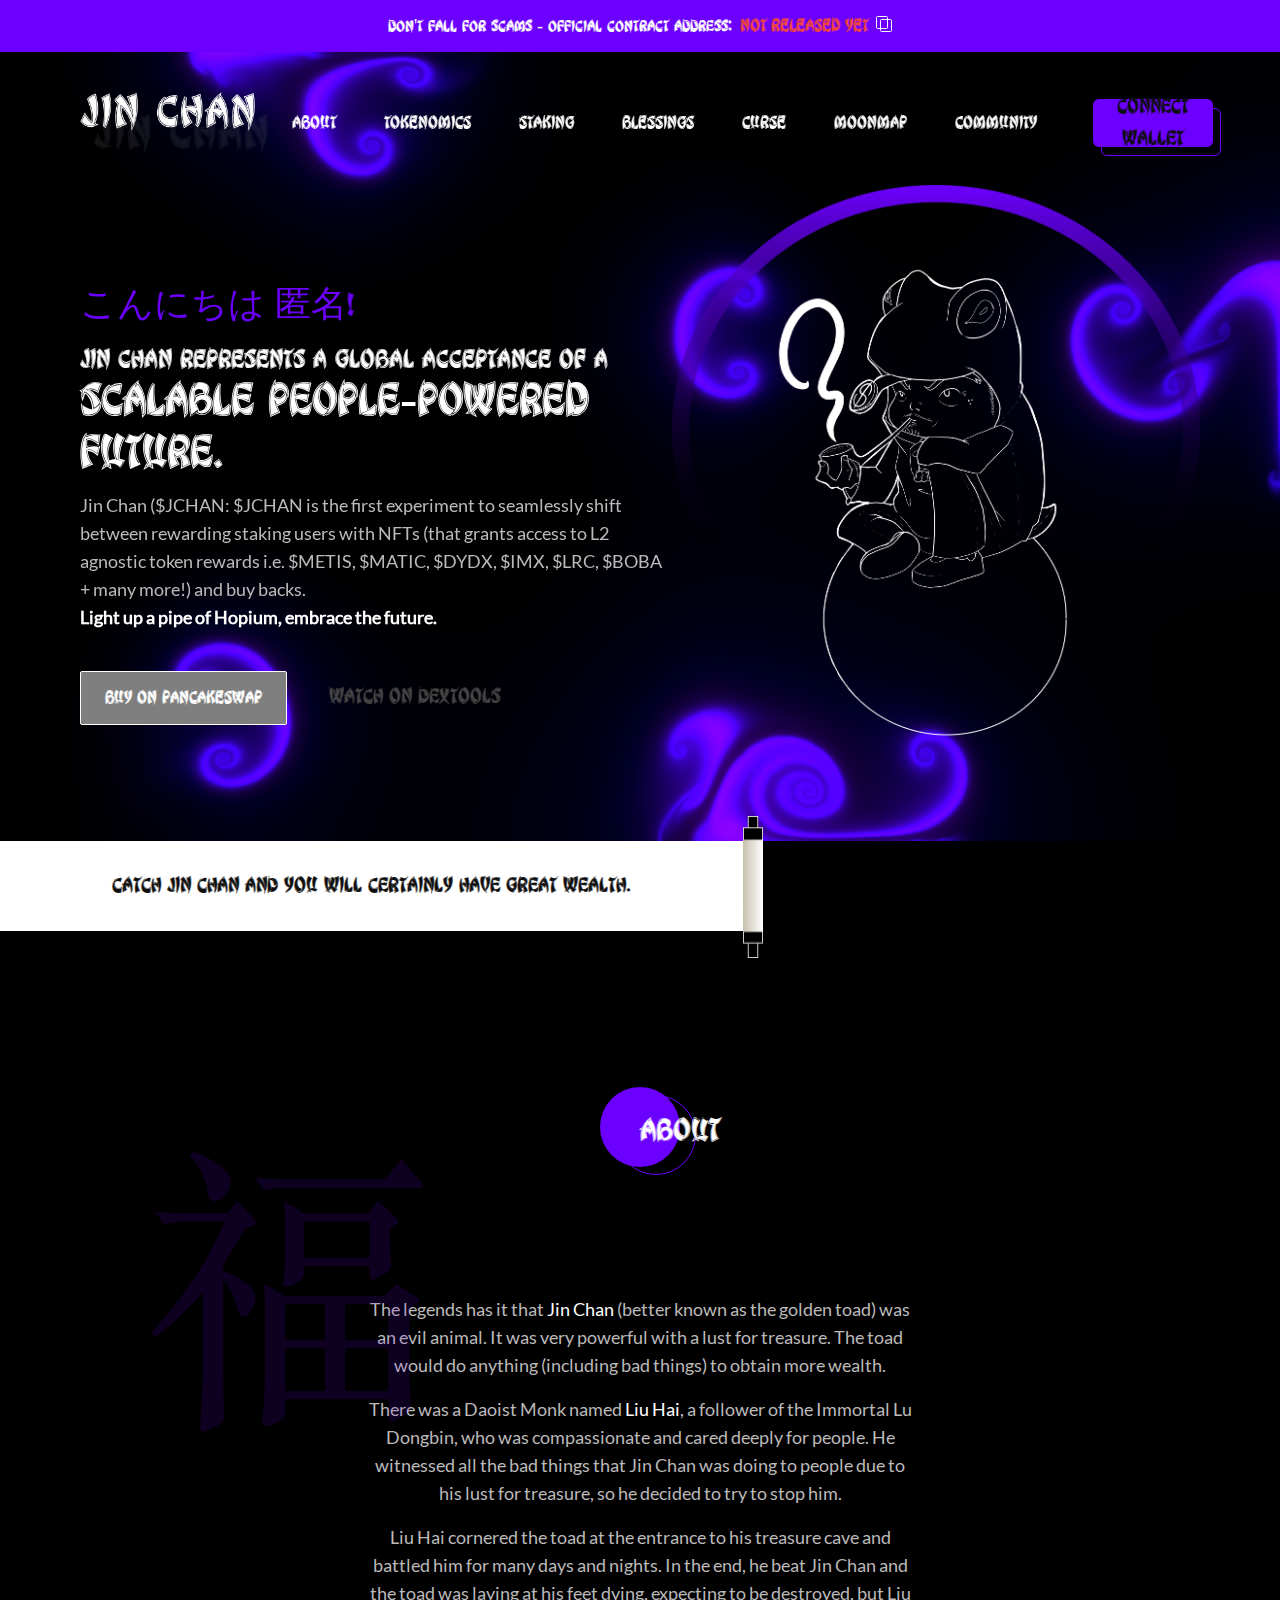
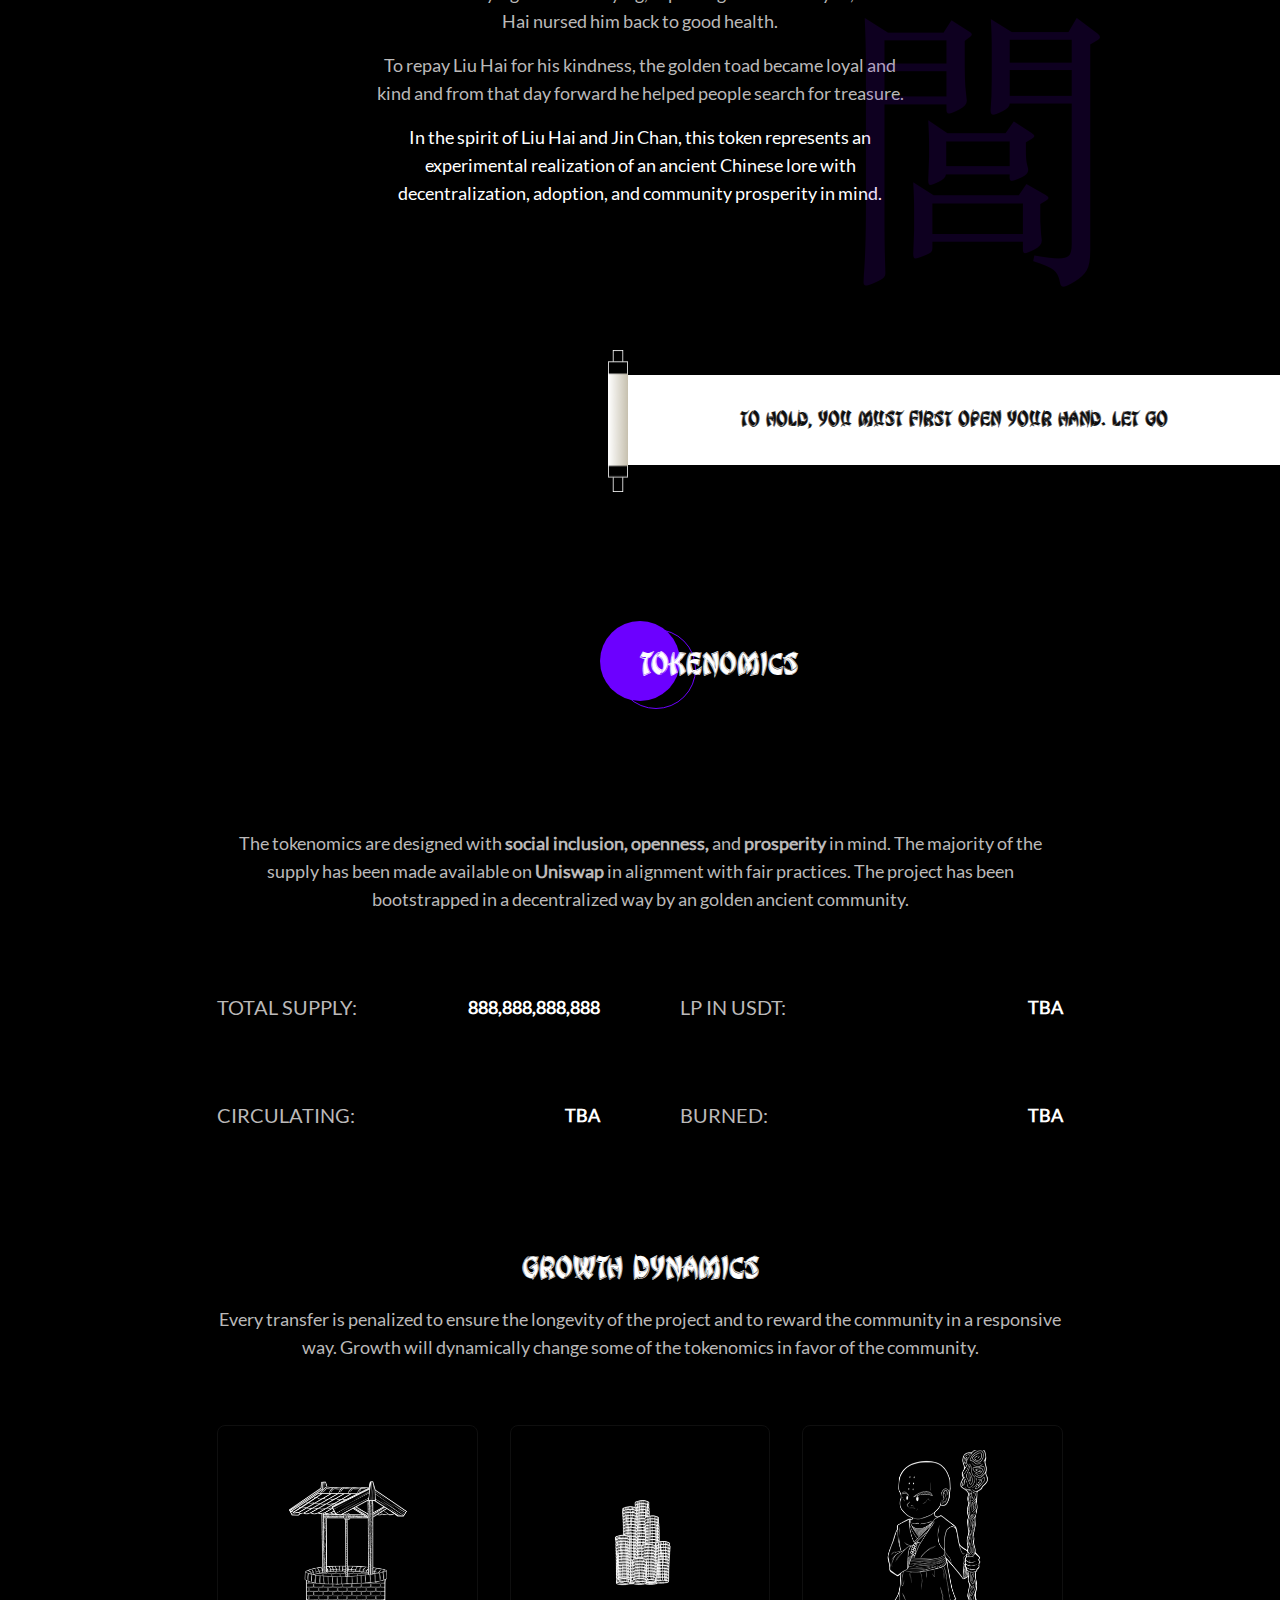
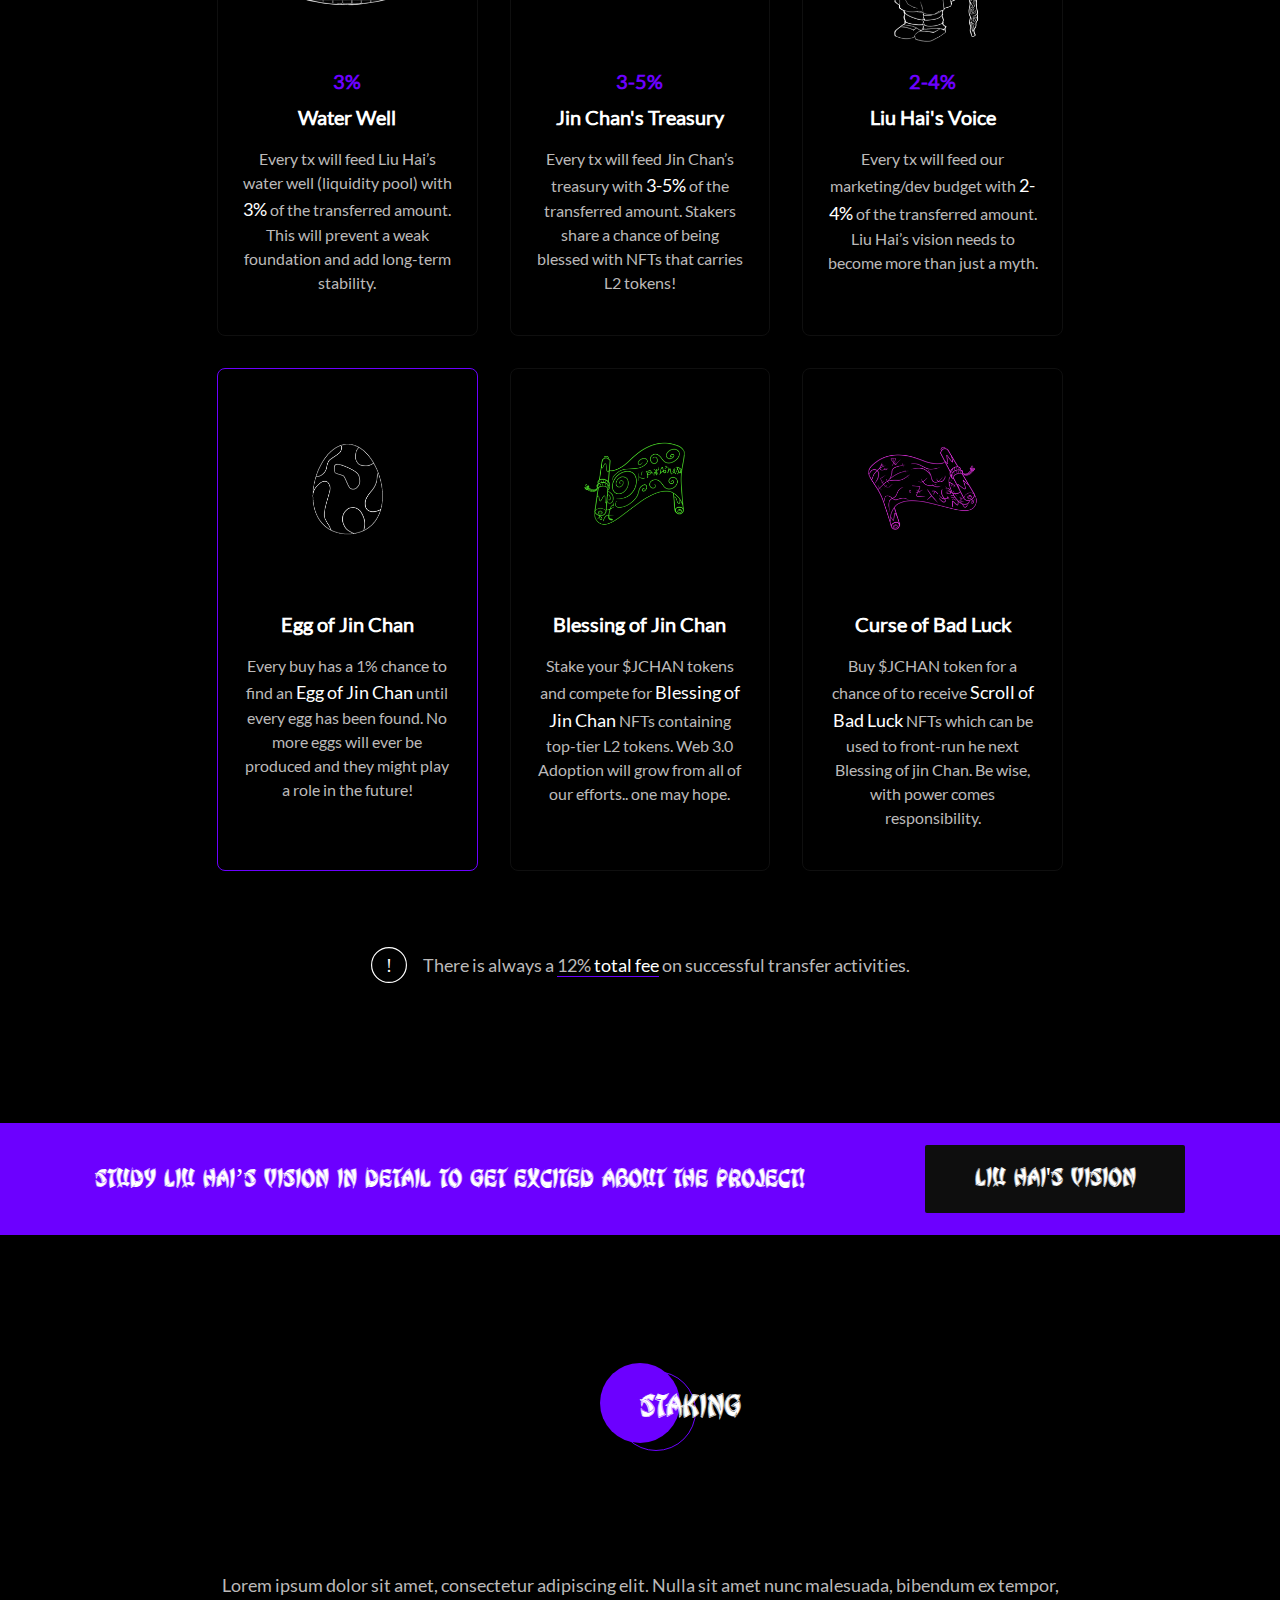
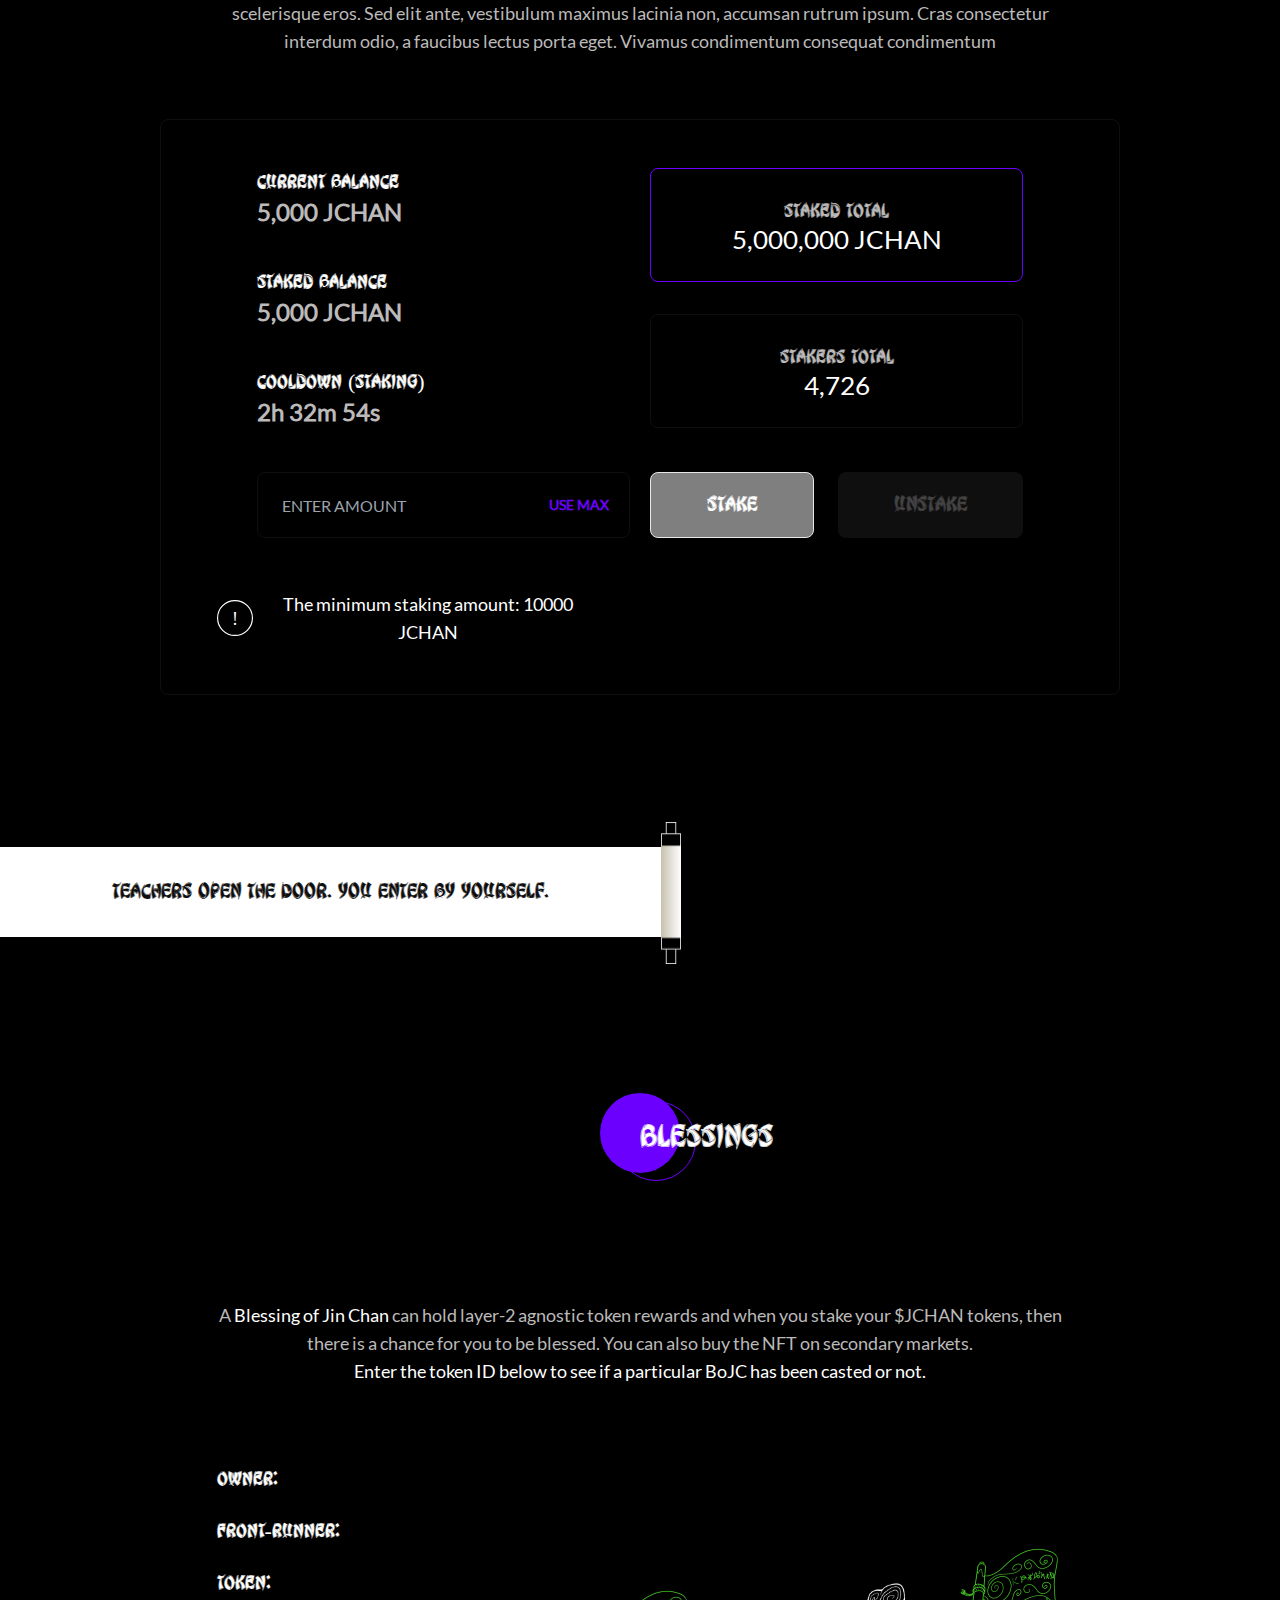
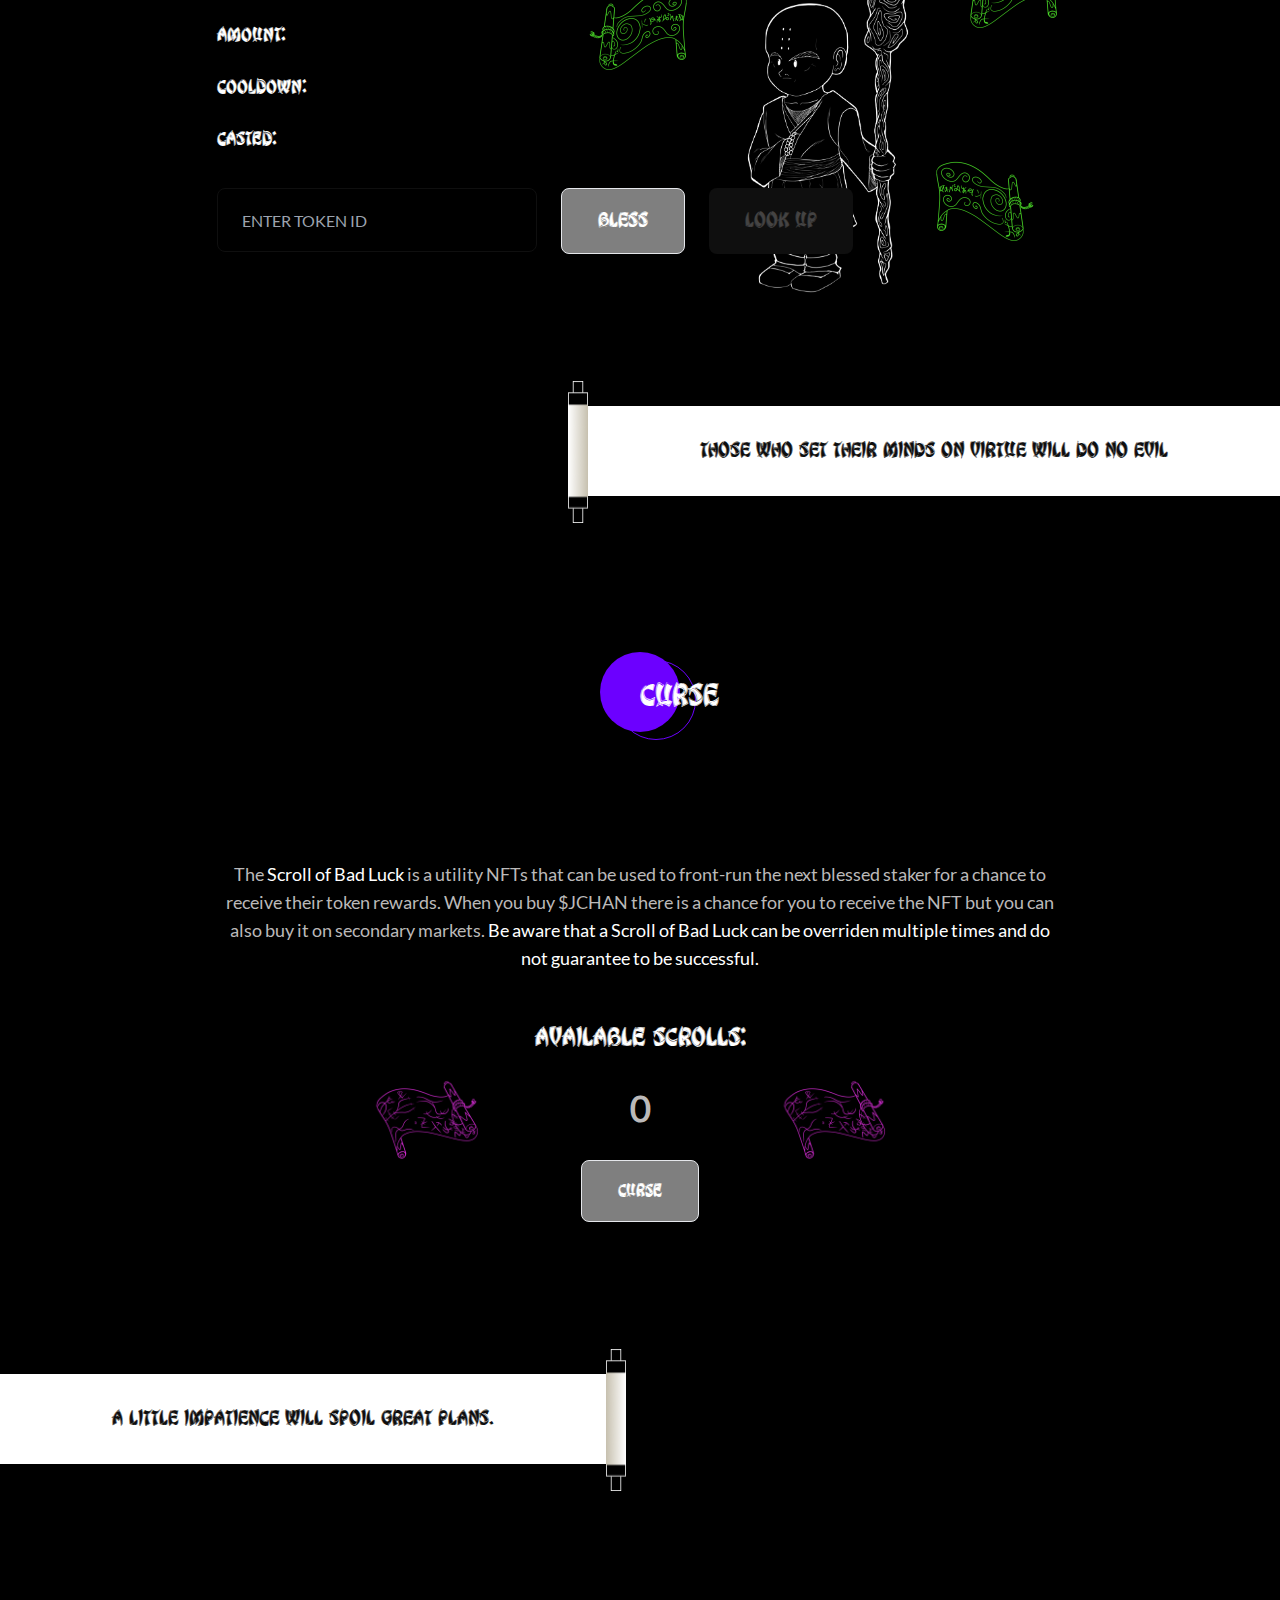
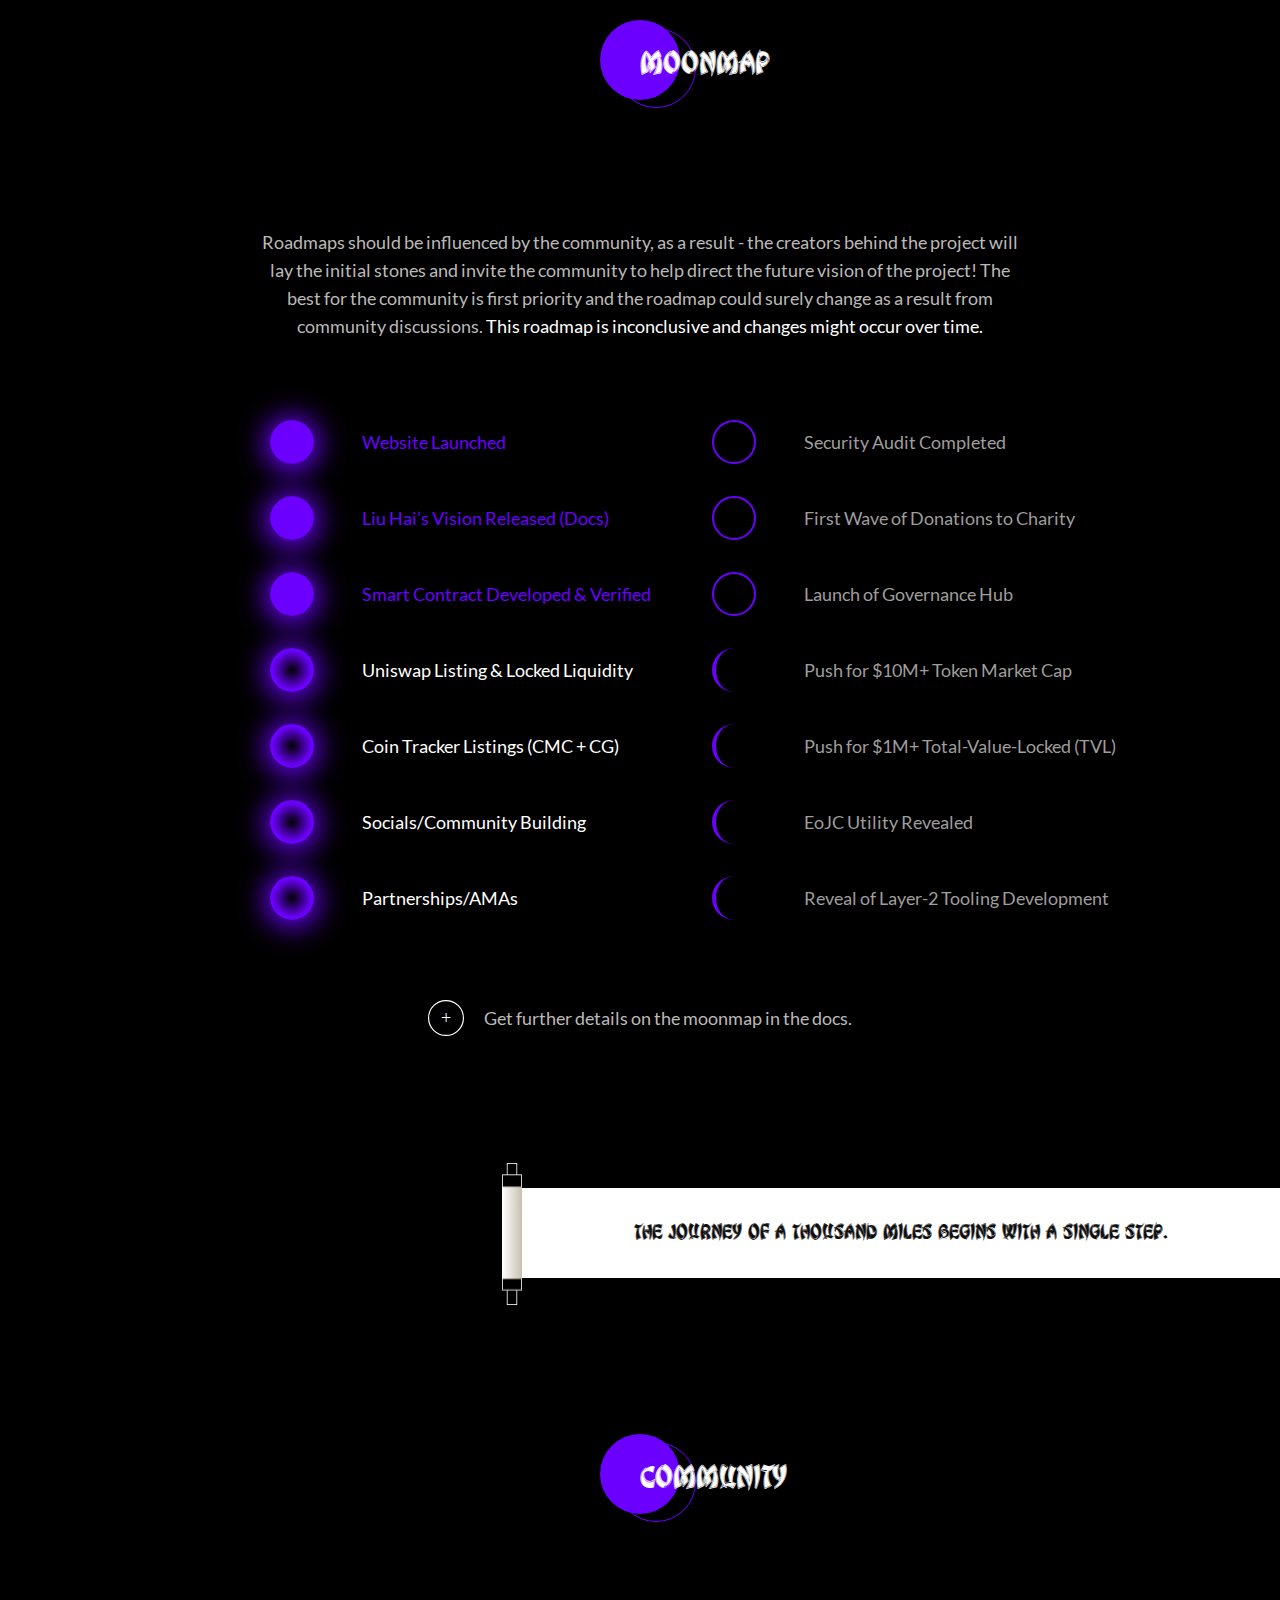
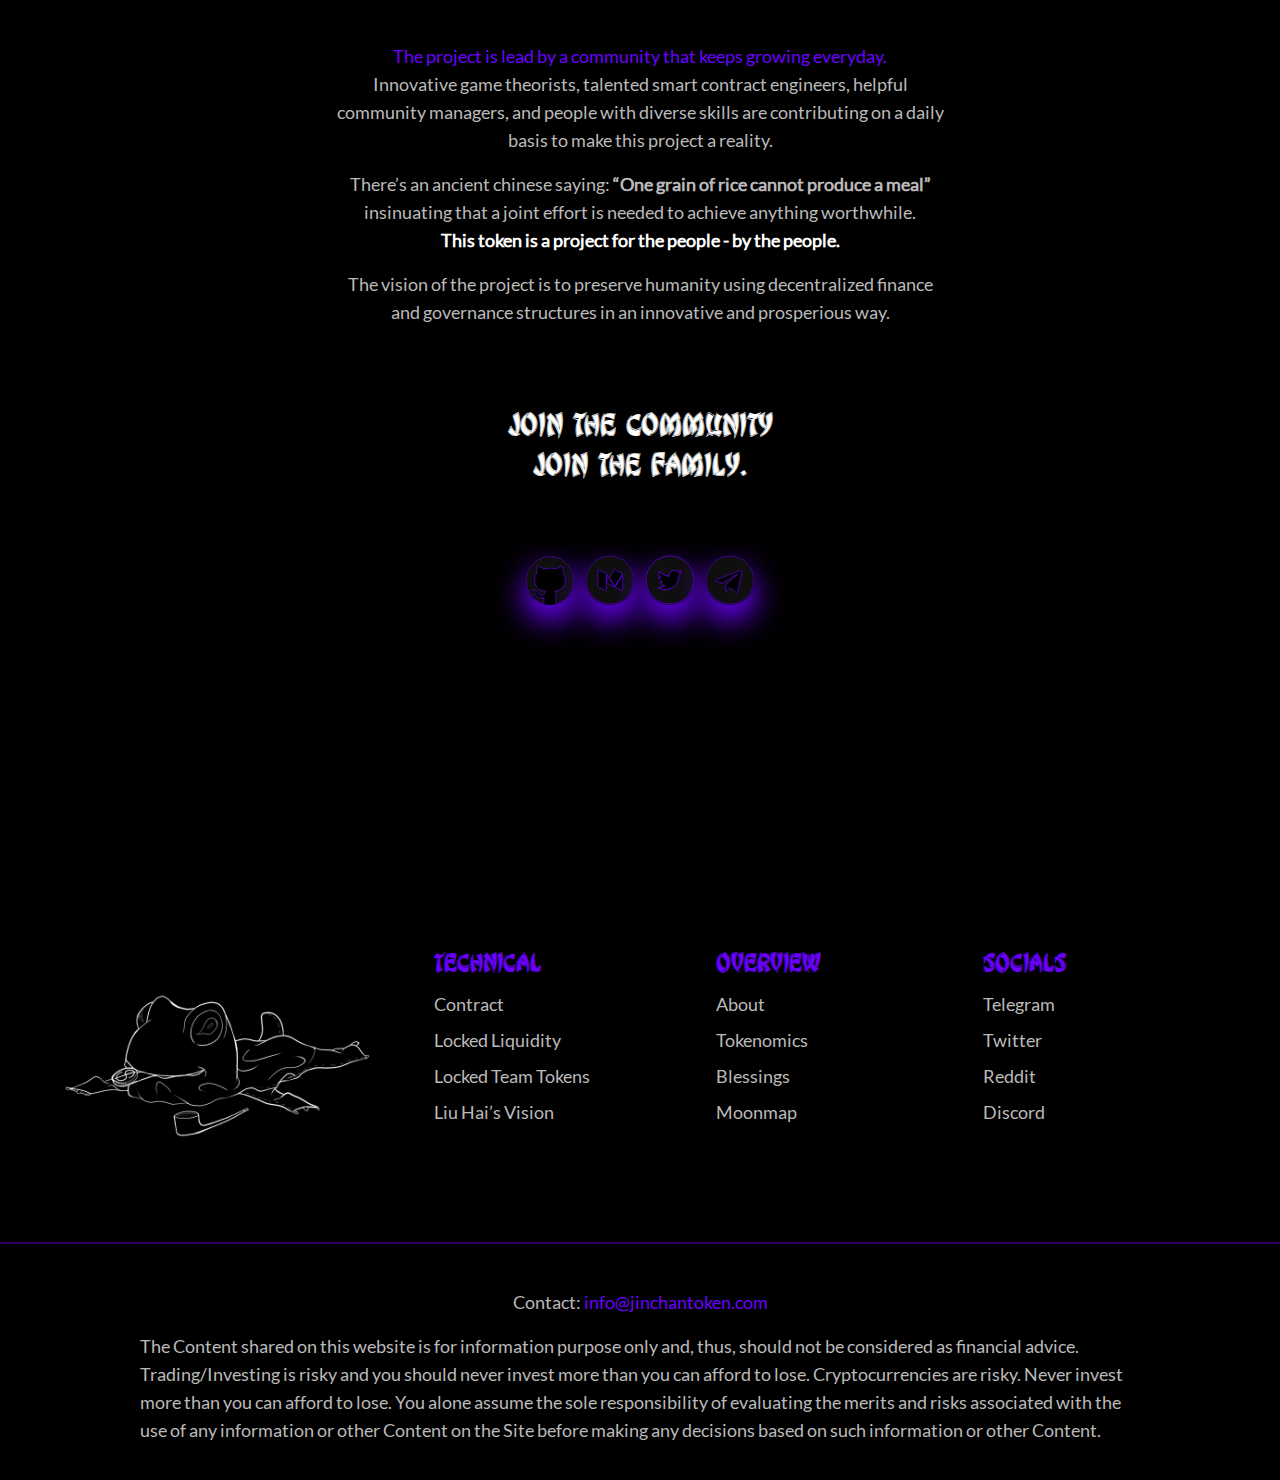
==== index.html @ d76eeb84 "release" ====
<!DOCTYPE html><html><head><meta charSet="utf-8"/><meta http-equiv="x-ua-compatible" content="ie=edge"/><meta name="viewport" content="width=device-width, initial-scale=1, shrink-to-fit=no"/><style data-href="/styles.a470983152ac939a849f.css" id="gatsby-global-css">/*! tailwindcss v2.1.4 | MIT License | https://tailwindcss.com */

/*! modern-normalize v1.1.0 | MIT License | https://github.com/sindresorhus/modern-normalize */html{-webkit-text-size-adjust:100%;line-height:1.15;-moz-tab-size:4;tab-size:4}body{font-family:system-ui,-apple-system,Segoe UI,Roboto,Helvetica,Arial,sans-serif,Apple Color Emoji,Segoe UI Emoji;margin:0}hr{color:inherit;height:0}abbr[title]{text-decoration:underline dotted}b,strong{font-weight:bolder}code,kbd,pre,samp{font-family:ui-monospace,SFMono-Regular,Consolas,Liberation Mono,Menlo,monospace;font-size:1em}small{font-size:80%}sub,sup{font-size:75%;line-height:0;position:relative;vertical-align:baseline}sub{bottom:-.25em}sup{top:-.5em}table{border-color:inherit;text-indent:0}button,input,optgroup,select,textarea{font-family:inherit;font-size:100%;line-height:1.15;margin:0}button,select{text-transform:none}[type=button],[type=submit],button{-webkit-appearance:button}legend{padding:0}progress{vertical-align:baseline}[type=search]{-webkit-appearance:textfield;outline-offset:-2px}summary{display:list-item}blockquote,dd,dl,figure,h1,h2,h3,h4,h5,h6,hr,p,pre{margin:0}button{background-color:transparent;background-image:none}button:focus{outline:1px dotted;outline:5px auto -webkit-focus-ring-color}fieldset,ol,ul{margin:0;padding:0}ol,ul{list-style:none}html{font-family:ui-sans-serif,system-ui,-apple-system,BlinkMacSystemFont,Segoe UI,Roboto,Helvetica Neue,Arial,Noto Sans,sans-serif,Apple Color Emoji,Segoe UI Emoji,Segoe UI Symbol,Noto Color Emoji;line-height:1.5}body{font-family:inherit;line-height:inherit}*,:after,:before{border:0 solid #e5e7eb;box-sizing:border-box}hr{border-top-width:1px}img{border-style:solid}textarea{resize:vertical}input::placeholder,textarea::placeholder{color:#9ca3af;opacity:1}[role=button],button{cursor:pointer}table{border-collapse:collapse}h1,h2,h3,h4,h5,h6{font-size:inherit;font-weight:inherit}a{color:inherit;text-decoration:inherit}button,input,optgroup,select,textarea{color:inherit;line-height:inherit;padding:0}code,kbd,pre,samp{font-family:ui-monospace,SFMono-Regular,Menlo,Monaco,Consolas,Liberation Mono,Courier New,monospace}audio,canvas,embed,iframe,img,object,svg,video{display:block;vertical-align:middle}img,video{height:auto;max-width:100%}html{-webkit-font-smoothing:antialiased;-moz-osx-font-smoothing:grayscale;background:#000}body,html{font-family:Chinese Dragon}h1{font-size:52px;line-height:1}h1,h2{--tw-text-opacity:1;color:rgba(255,255,255,var(--tw-text-opacity))}h2{font-size:2.25rem;line-height:2.5rem}h3{--tw-text-opacity:1;color:rgba(255,255,255,var(--tw-text-opacity));font-size:1.5rem;line-height:2rem}h4{font-size:1.25rem}h4,h5{--tw-text-opacity:1;color:rgba(255,255,255,var(--tw-text-opacity));line-height:1.75rem}h5{font-size:1.125rem}p{color:rgba(187,185,185,var(--tw-text-opacity));font-family:lato;margin-bottom:1rem;margin-top:1rem}p,span{--tw-text-opacity:1;font-size:1.125rem;line-height:1.75rem}span{color:rgba(255,255,255,var(--tw-text-opacity));font-family:Chinese Dragon}.space-x-0>:not([hidden])~:not([hidden]){--tw-space-x-reverse:0;margin-left:calc(0px*(1 - var(--tw-space-x-reverse)));margin-right:calc(0px*var(--tw-space-x-reverse))}.space-y-2>:not([hidden])~:not([hidden]){--tw-space-y-reverse:0;margin-bottom:calc(.5rem*var(--tw-space-y-reverse));margin-top:calc(.5rem*(1 - var(--tw-space-y-reverse)))}.space-x-3>:not([hidden])~:not([hidden]){--tw-space-x-reverse:0;margin-left:calc(.75rem*(1 - var(--tw-space-x-reverse)));margin-right:calc(.75rem*var(--tw-space-x-reverse))}.space-y-4>:not([hidden])~:not([hidden]){--tw-space-y-reverse:0;margin-bottom:calc(1rem*var(--tw-space-y-reverse));margin-top:calc(1rem*(1 - var(--tw-space-y-reverse)))}.space-x-4>:not([hidden])~:not([hidden]){--tw-space-x-reverse:0;margin-left:calc(1rem*(1 - var(--tw-space-x-reverse)));margin-right:calc(1rem*var(--tw-space-x-reverse))}.space-y-5>:not([hidden])~:not([hidden]){--tw-space-y-reverse:0;margin-bottom:calc(1.25rem*var(--tw-space-y-reverse));margin-top:calc(1.25rem*(1 - var(--tw-space-y-reverse)))}.space-y-6>:not([hidden])~:not([hidden]){--tw-space-y-reverse:0;margin-bottom:calc(1.5rem*var(--tw-space-y-reverse));margin-top:calc(1.5rem*(1 - var(--tw-space-y-reverse)))}.space-x-6>:not([hidden])~:not([hidden]){--tw-space-x-reverse:0;margin-left:calc(1.5rem*(1 - var(--tw-space-x-reverse)));margin-right:calc(1.5rem*var(--tw-space-x-reverse))}.space-y-8>:not([hidden])~:not([hidden]){--tw-space-y-reverse:0;margin-bottom:calc(2rem*var(--tw-space-y-reverse));margin-top:calc(2rem*(1 - var(--tw-space-y-reverse)))}.space-y-10>:not([hidden])~:not([hidden]){--tw-space-y-reverse:0;margin-bottom:calc(2.5rem*var(--tw-space-y-reverse));margin-top:calc(2.5rem*(1 - var(--tw-space-y-reverse)))}.bg-transparent{background-color:transparent}.bg-black{--tw-bg-opacity:1;background-color:rgba(14,14,14,var(--tw-bg-opacity))}.bg-white{--tw-bg-opacity:1;background-color:rgba(255,255,255,var(--tw-bg-opacity))}.bg-primary{--tw-bg-opacity:1;background-color:rgba(108,0,255,var(--tw-bg-opacity))}.bg-lightGray{--tw-bg-opacity:1;background-color:rgba(127,127,127,var(--tw-bg-opacity))}.hover\:bg-transparent:hover{background-color:transparent}.border-transparent{border-color:transparent}.border-white{--tw-border-opacity:1;border-color:rgba(255,255,255,var(--tw-border-opacity))}.border-primary{--tw-border-opacity:1;border-color:rgba(108,0,255,var(--tw-border-opacity))}.border-second{--tw-border-opacity:1;border-color:rgba(187,185,185,var(--tw-border-opacity))}.hover\:border-primary:hover{--tw-border-opacity:1;border-color:rgba(108,0,255,var(--tw-border-opacity))}.hover\:border-second:hover{--tw-border-opacity:1;border-color:rgba(187,185,185,var(--tw-border-opacity))}.rounded-sm{border-radius:.125rem}.rounded-md{border-radius:.375rem}.rounded-lg{border-radius:.5rem}.rounded-xl{border-radius:.75rem}.rounded-3xl{border-radius:1.5rem}.rounded-full{border-radius:9999px}.border-solid{border-style:solid}.border-2{border-width:2px}.border{border-width:1px}.border-t-4{border-top-width:4px}.border-l-4{border-left-width:4px}.border-b{border-bottom-width:1px}.cursor-pointer{cursor:pointer}.block{display:block}.inline-block{display:inline-block}.inline{display:inline}.flex{display:flex}.table{display:table}.grid{display:grid}.hidden{display:none}.flex-row{flex-direction:row}.flex-row-reverse{flex-direction:row-reverse}.flex-col{flex-direction:column}.flex-col-reverse{flex-direction:column-reverse}.items-end{align-items:flex-end}.items-center{align-items:center}.content-center{align-content:center}.self-center{align-self:center}.justify-center{justify-content:center}.justify-between{justify-content:space-between}.justify-self-center{justify-self:center}.font-second{font-family:lato}.font-semibold{font-weight:600}.font-bold{font-weight:700}.h-2{height:.5rem}.h-11{height:2.75rem}.h-12{height:3rem}.h-16{height:4rem}.h-20{height:5rem}.h-80{height:20rem}.h-auto{height:auto}.h-full{height:100%}.text-sm{font-size:.875rem;line-height:1.25rem}.text-base{font-size:1rem;line-height:1.5rem}.text-lg{font-size:1.125rem}.text-lg,.text-xl{line-height:1.75rem}.text-xl{font-size:1.25rem}.text-2xl{font-size:1.5rem;line-height:2rem}.text-3xl{font-size:1.875rem;line-height:2.25rem}.text-4xl{font-size:2.25rem;line-height:2.5rem}.m-0{margin:0}.mx-2{margin-left:.5rem;margin-right:.5rem}.mx-6{margin-left:1.5rem;margin-right:1.5rem}.my-10{margin-bottom:2.5rem;margin-top:2.5rem}.mx-10{margin-left:2.5rem;margin-right:2.5rem}.my-12{margin-bottom:3rem;margin-top:3rem}.my-16{margin-bottom:4rem;margin-top:4rem}.my-20{margin-bottom:5rem;margin-top:5rem}.my-32{margin-bottom:8rem;margin-top:8rem}.mx-auto{margin-left:auto;margin-right:auto}.mt-0{margin-top:0}.mb-0{margin-bottom:0}.mb-1{margin-bottom:.25rem}.mt-2{margin-top:.5rem}.mb-2{margin-bottom:.5rem}.ml-2{margin-left:.5rem}.mb-3{margin-bottom:.75rem}.ml-3{margin-left:.75rem}.mt-4{margin-top:1rem}.mr-4{margin-right:1rem}.mb-5{margin-bottom:1.25rem}.ml-5{margin-left:1.25rem}.mt-6{margin-top:1.5rem}.mb-6{margin-bottom:1.5rem}.mb-7{margin-bottom:1.75rem}.mt-8{margin-top:2rem}.mr-8{margin-right:2rem}.mb-8{margin-bottom:2rem}.ml-8{margin-left:2rem}.mt-9{margin-top:2.25rem}.mt-10{margin-top:2.5rem}.mb-10{margin-bottom:2.5rem}.mt-12{margin-top:3rem}.mt-16{margin-top:4rem}.mb-16{margin-bottom:4rem}.mt-20{margin-top:5rem}.mb-20{margin-bottom:5rem}.mt-24{margin-top:6rem}.mt-32{margin-top:8rem}.mb-32{margin-bottom:8rem}.-mb-10{margin-bottom:-2.5rem}.-ml-16{margin-left:-4rem}.max-w-2xl{max-width:42rem}.p-3{padding:.75rem}.p-4{padding:1rem}.p-6{padding:1.5rem}.py-2{padding-bottom:.5rem;padding-top:.5rem}.px-2{padding-left:.5rem;padding-right:.5rem}.py-3{padding-bottom:.75rem;padding-top:.75rem}.py-4{padding-bottom:1rem;padding-top:1rem}.px-6{padding-left:1.5rem;padding-right:1.5rem}.py-7{padding-bottom:1.75rem;padding-top:1.75rem}.px-8{padding-left:2rem;padding-right:2rem}.px-9{padding-left:2.25rem;padding-right:2.25rem}.px-28{padding-left:7rem;padding-right:7rem}.pt-0{padding-top:0}.pt-6{padding-top:1.5rem}.pl-8{padding-left:2rem}.pt-10{padding-top:2.5rem}.pl-10{padding-left:2.5rem}.pb-20{padding-bottom:5rem}.fixed{position:fixed}.absolute{position:absolute}.relative{position:relative}.right-0{right:0}.bottom-0{bottom:0}.top-3{top:.75rem}.right-5{right:1.25rem}.top-16{top:4rem}.right-16{right:4rem}.left-16{left:4rem}.top-20{top:5rem}.top-px{top:1px}.-top-0{top:0}.-left-10{left:-2.5rem}.-top-16{top:-4rem}.-top-0\.5{top:-.125rem}*{--tw-shadow:0 0 #0000;--tw-ring-inset:var(--tw-empty,/*!*/ /*!*/);--tw-ring-offset-width:0px;--tw-ring-offset-color:#fff;--tw-ring-color:rgba(59,130,246,0.5);--tw-ring-offset-shadow:0 0 #0000;--tw-ring-shadow:0 0 #0000}.fill-current{fill:currentColor}.text-left{text-align:left}.text-center{text-align:center}.text-black{--tw-text-opacity:1;color:rgba(14,14,14,var(--tw-text-opacity))}.text-white{--tw-text-opacity:1;color:rgba(255,255,255,var(--tw-text-opacity))}.text-gray-400{--tw-text-opacity:1;color:rgba(156,163,175,var(--tw-text-opacity))}.text-red-500{--tw-text-opacity:1;color:rgba(239,68,68,var(--tw-text-opacity))}.text-primary{--tw-text-opacity:1;color:rgba(108,0,255,var(--tw-text-opacity))}.text-second{--tw-text-opacity:1;color:rgba(187,185,185,var(--tw-text-opacity))}.text-darkGray{--tw-text-opacity:1;color:rgba(68,67,67,var(--tw-text-opacity))}.hover\:text-white:hover{--tw-text-opacity:1;color:rgba(255,255,255,var(--tw-text-opacity))}.hover\:text-primary:hover{--tw-text-opacity:1;color:rgba(108,0,255,var(--tw-text-opacity))}.uppercase{text-transform:uppercase}.align-middle{vertical-align:middle}.w-11{width:2.75rem}.w-20{width:5rem}.w-48{width:12rem}.w-64{width:16rem}.w-80{width:20rem}.w-auto{width:auto}.w-3\/4{width:75%}.w-4\/5{width:80%}.w-5\/6,.w-10\/12{width:83.333333%}.w-full{width:100%}.w-heroImage{width:600px}.z-10{z-index:10}.z-20{z-index:20}.z-30{z-index:30}.gap-5{gap:1.25rem}.gap-6{gap:1.5rem}.gap-8{gap:2rem}.gap-10{gap:2.5rem}.grid-cols-1{grid-template-columns:repeat(1,minmax(0,1fr))}.grid-cols-2{grid-template-columns:repeat(2,minmax(0,1fr))}.grid-rows-1{grid-template-rows:repeat(1,minmax(0,1fr))}.grid-rows-3{grid-template-rows:repeat(3,minmax(0,1fr))}.transform{--tw-translate-x:0;--tw-translate-y:0;--tw-rotate:0;--tw-skew-x:0;--tw-skew-y:0;--tw-scale-x:1;--tw-scale-y:1;transform:translateX(var(--tw-translate-x)) translateY(var(--tw-translate-y)) rotate(var(--tw-rotate)) skewX(var(--tw-skew-x)) skewY(var(--tw-skew-y)) scaleX(var(--tw-scale-x)) scaleY(var(--tw-scale-y))}.scale-150{--tw-scale-x:1.5;--tw-scale-y:1.5}.hover\:scale-110:hover{--tw-scale-x:1.1;--tw-scale-y:1.1}.hover\:skew-y-2:hover{--tw-skew-y:2deg}.hover\:-skew-y-2:hover{--tw-skew-y:-2deg}.transition{transition-duration:.15s;transition-property:background-color,border-color,color,fill,stroke,opacity,box-shadow,transform,filter,backdrop-filter;transition-timing-function:cubic-bezier(.4,0,.2,1)}.ease-in-out{transition-timing-function:cubic-bezier(.4,0,.2,1)}.duration-500{transition-duration:.5s}@keyframes spin{to{transform:rotate(1turn)}}@keyframes ping{75%,to{opacity:0;transform:scale(2)}}@keyframes pulse{50%{opacity:.5}}@keyframes bounce{0%,to{animation-timing-function:cubic-bezier(.8,0,1,1);transform:translateY(-25%)}50%{animation-timing-function:cubic-bezier(0,0,.2,1);transform:none}}.animate-pulse{animation:pulse 2s cubic-bezier(.4,0,.6,1) infinite}.blur{--tw-blur:blur(8px)}@font-face{font-family:Chinese Dragon;src:url(/static/ChineseDragon-Regular-4f07a92d6ef315d321466d9158f77879.ttf)}@font-face{font-family:lato;src:url(/static/Lato-Regular-9919edff6283018571add043109dc20b.ttf)}.card{height:100%;position:relative;transform-style:preserve-3d;transition:transform 1s;width:384px}.flip-blessings{animation:flip 10s linear infinite}a,h1,h2,h3,h4,h5,h6,img,p,span{z-index:1}:focus{outline:none!important}@keyframes flip{0%{transform:scaleX(1)}50%{transform:scaleX(-1)}to{transform:scaleX(1)}}@media (min-width:768px){.md\:flex-row{flex-direction:row}.md\:grid-cols-3{grid-template-columns:repeat(3,minmax(0,1fr))}}@media (min-width:1024px){.lg\:space-y-0>:not([hidden])~:not([hidden]){--tw-space-y-reverse:0;margin-bottom:calc(0px*var(--tw-space-y-reverse));margin-top:calc(0px*(1 - var(--tw-space-y-reverse)))}.lg\:space-x-5>:not([hidden])~:not([hidden]){--tw-space-x-reverse:0;margin-left:calc(1.25rem*(1 - var(--tw-space-x-reverse)));margin-right:calc(1.25rem*var(--tw-space-x-reverse))}.lg\:space-x-6>:not([hidden])~:not([hidden]){--tw-space-x-reverse:0;margin-left:calc(1.5rem*(1 - var(--tw-space-x-reverse)));margin-right:calc(1.5rem*var(--tw-space-x-reverse))}.lg\:space-x-8>:not([hidden])~:not([hidden]){--tw-space-x-reverse:0;margin-left:calc(2rem*(1 - var(--tw-space-x-reverse)));margin-right:calc(2rem*var(--tw-space-x-reverse))}.lg\:space-x-10>:not([hidden])~:not([hidden]){--tw-space-x-reverse:0;margin-left:calc(2.5rem*(1 - var(--tw-space-x-reverse)));margin-right:calc(2.5rem*var(--tw-space-x-reverse))}.lg\:border-0{border-width:0}.lg\:block{display:block}.lg\:flex{display:flex}.lg\:hidden{display:none}.lg\:flex-row{flex-direction:row}.lg\:place-self-center{place-self:center}.lg\:justify-start{justify-content:flex-start}.lg\:justify-self-center{justify-self:center}.lg\:h-28{height:7rem}.lg\:text-2xl{font-size:1.5rem;line-height:2rem}.lg\:my-0{margin-bottom:0;margin-top:0}.lg\:mx-20{margin-left:5rem;margin-right:5rem}.lg\:mt-0{margin-top:0}.lg\:mb-0{margin-bottom:0}.lg\:ml-8{margin-left:2rem}.lg\:mr-12{margin-right:3rem}.lg\:mt-16{margin-top:4rem}.lg\:mr-20{margin-right:5rem}.lg\:ml-20{margin-left:5rem}.lg\:mb-32{margin-bottom:8rem}.lg\:-mt-6{margin-top:-1.5rem}.lg\:-mt-8{margin-top:-2rem}.lg\:p-0{padding:0}.lg\:py-12{padding-bottom:3rem;padding-top:3rem}.lg\:px-14{padding-left:3.5rem;padding-right:3.5rem}.lg\:px-20{padding-left:5rem;padding-right:5rem}.lg\:px-24{padding-left:6rem;padding-right:6rem}.lg\:pb-0{padding-bottom:0}.lg\:pb-20{padding-bottom:5rem}.lg\:pt-72{padding-top:18rem}.lg\:right-0{right:0}.lg\:-right-32{right:-8rem}.lg\:text-left{text-align:left}.lg\:text-black{--tw-text-opacity:1;color:rgba(14,14,14,var(--tw-text-opacity))}.lg\:text-gray-400{--tw-text-opacity:1;color:rgba(156,163,175,var(--tw-text-opacity))}.lg\:w-auto{width:auto}.lg\:w-2\/4{width:50%}.lg\:w-3\/4{width:75%}.lg\:w-full{width:100%}.lg\:gap-20{gap:5rem}.lg\:grid-cols-2{grid-template-columns:repeat(2,minmax(0,1fr))}.lg\:grid-cols-3{grid-template-columns:repeat(3,minmax(0,1fr))}.lg\:grid-cols-4{grid-template-columns:repeat(4,minmax(0,1fr))}.lg\:grid-rows-1{grid-template-rows:repeat(1,minmax(0,1fr))}}@media (min-width:1280px){.xl\:block{display:block}.xl\:flex{display:flex}.xl\:hidden{display:none}}@media (min-width:1536px){.\32xl\:container{width:100%}@media (min-width:640px){.\32xl\:container{max-width:640px}}@media (min-width:768px){.\32xl\:container{max-width:768px}}@media (min-width:1024px){.\32xl\:container{max-width:1024px}}@media (min-width:1280px){.\32xl\:container{max-width:1280px}}@media (min-width:1536px){.\32xl\:container{max-width:1536px}}}</style><meta name="generator" content="Gatsby 3.6.2"/><title data-react-helmet="true">Jin Chan Token</title><meta data-react-helmet="true" charSet="utf-8"/><meta data-react-helmet="true" name="keywords" content="metaverse, token, NFT"/><meta data-react-helmet="true" name="robots" content="index, follow"/><meta data-react-helmet="true" http-equiv="Content-Type" content="text/html; charset=utf-8"/><meta data-react-helmet="true" name="language" content="English"/><meta data-react-helmet="true" name="title" content="Jin Chan Token"/><meta data-react-helmet="true" name="description" content="Jin Chan ($JCHAN: $JCHAN is the first token to seamlessly shift between rewarding staking users with NFTs (that grants access to L2 agnostic token rewards) and buy backs."/><meta data-react-helmet="true" property="og:type" content="website"/><meta data-react-helmet="true" property="og:url" content="https://jinchan.com"/><meta data-react-helmet="true" property="og:title" content="Jin Chan Token"/><meta data-react-helmet="true" property="og:description" content="Jin Chan ($JCHAN: $JCHAN is the first token to seamlessly shift between rewarding staking users with NFTs (that grants access to L2 agnostic token rewards) and buy backs."/><meta data-react-helmet="true" property="og:image" content="https://github.com/JinChantoken/JinChanToken.github.io/blob/main/meta-image.png"/><meta data-react-helmet="true" property="twitter:card" content="summary_large_image"/><meta data-react-helmet="true" property="twitter:url" content="https://jinchan.com"/><meta data-react-helmet="true" property="twitter:title" content="Jin Chan Token"/><meta data-react-helmet="true" property="twitter:description" content="Jin Chan ($JCHAN: $JCHAN is the first token to seamlessly shift between rewarding staking users with NFTs (that grants access to L2 agnostic token rewards) and buy backs."/><meta data-react-helmet="true" property="twitter:image" content="https://github.com/JinChantoken/JinChanToken.github.io/blob/main/meta-image.png"/><link rel="icon" href="/favicon-32x32.png?v=6388a3512833d790069a9ad4ccc07cd1" type="image/png"/><link rel="manifest" href="/manifest.webmanifest" crossorigin="anonymous"/><meta name="theme-color" content="#6C00FF"/><link rel="apple-touch-icon" sizes="48x48" href="/icons/icon-48x48.png?v=6388a3512833d790069a9ad4ccc07cd1"/><link rel="apple-touch-icon" sizes="72x72" href="/icons/icon-72x72.png?v=6388a3512833d790069a9ad4ccc07cd1"/><link rel="apple-touch-icon" sizes="96x96" href="/icons/icon-96x96.png?v=6388a3512833d790069a9ad4ccc07cd1"/><link rel="apple-touch-icon" sizes="144x144" href="/icons/icon-144x144.png?v=6388a3512833d790069a9ad4ccc07cd1"/><link rel="apple-touch-icon" sizes="192x192" href="/icons/icon-192x192.png?v=6388a3512833d790069a9ad4ccc07cd1"/><link rel="apple-touch-icon" sizes="256x256" href="/icons/icon-256x256.png?v=6388a3512833d790069a9ad4ccc07cd1"/><link rel="apple-touch-icon" sizes="384x384" href="/icons/icon-384x384.png?v=6388a3512833d790069a9ad4ccc07cd1"/><link rel="apple-touch-icon" sizes="512x512" href="/icons/icon-512x512.png?v=6388a3512833d790069a9ad4ccc07cd1"/><link as="script" rel="preload" href="/webpack-runtime-2a94869ac25fdf94865f.js"/><link as="script" rel="preload" href="/framework-01c9c93a7ce3f391bc9a.js"/><link as="script" rel="preload" href="/app-1742b0dd212f7bae18d5.js"/><link as="script" rel="preload" href="/component---src-pages-index-tsx-33566d09ea5efea0890e.js"/><link as="fetch" rel="preload" href="/page-data/index/page-data.json" crossorigin="anonymous"/><link as="fetch" rel="preload" href="/page-data/app-data.json" crossorigin="anonymous"/></head><body><div id="___gatsby"><div style="outline:none" tabindex="-1" id="gatsby-focus-wrapper"><main class="2xl:container mx-auto" style="overflow:hidden"><div class="w-full bg-primary "><h3 class="flex flex-col lg:flex-row justify-center items-center p-3 text-center text-white text-lg">Don&#x27;t Fall for scams - Official contract address:<!-- --> <span class="text-xl text-red-500 ml-2 flex  justify-center items-center">Not Released Yet<!-- --> <div class=" ml-2 relative -top-0.5 cursor-pointer z-20 " role="button"><img src="./svg/copy.svg" alt="copy"/></div></span> </h3></div><div class="relative h-auto w-auto block " id="mouse-tracker-jinchan-hero"><canvas style="width:100%;height:100%;position:absolute;background-color:black"></canvas><section class="lg:mx-20 mx-10 pt-10 mb-3"><div class="flex flex-row items-center" style="justify-content:space-between"><img class="hidden xl:block" src="./images/Logo.png" alt="" height="68px" width="188px"/><div class="hidden xl:flex flex-row items-center content-center"><a class="mx-6 transform hover:scale-110" href="#About"><h4>About</h4></a><a class="mx-6 transform hover:scale-110" href="#Tokenomics"><h4>Tokenomics</h4></a><a class="mx-6 transform hover:scale-110" href="#Staking"><h4>Staking</h4></a><a class="mx-6 transform hover:scale-110" href="#Blessings"><h4>Blessings</h4></a><a class="mx-6 transform hover:scale-110" href="#Curse"><h4>Curse</h4></a><a class="mx-6 transform hover:scale-110" href="#Moonmap"><h4>Moonmap</h4></a><a class="mx-6 transform hover:scale-110" href="#Community"><h4>Community</h4></a><a class="ml-8" href="#" target="_blank" rel="noreferrer"><div class="flex justify-center align-middle items-center h-auto w-full"><div class="inline relative w-full transform hover:scale-110"><div class=" flex flex-col h-12 w-full rounded-md bg-primary items-center justify-center"><h3 class="text-center text-black fill-current py-3 px-6">Connect Wallet</h3></div><div class="h-12 w-full top-px  absolute rounded-md border border-primary inline-block ml-2 mt-2"></div></div></div></a></div><div class="block xl:hidden"><div><div><button class="sc-gtsrHT iCnIYp"><div></div><div></div><div></div></button><nav class="sc-bdnxRM fItMYU"><h2 class="text-white text-center mt-20 mb-2 animate-pulse">Connect Wallet</h2><a href="#About"><h2 class="mx-2 text-black">About</h2></a><a href="#Tokenomics"><h2 class="mx-2 text-black">Tokenomics</h2></a><a href="#Staking"><h2 class="mx-2 text-black">Staking</h2></a><a href="#Blessings"><h2 class="mx-2 text-black">Blessings</h2></a><a href="#Curse"><h2 class="mx-2 text-black">Curse</h2></a><a href="#Moonmap"><h2 class="mx-2 text-black">Moonmap</h2></a><a href="#Community"><h2 class="mx-2 text-black">Community</h2></a></nav></div></div></div><img class="block xl:hidden relative top-3 mt-2" src="./images/logo.png" alt="" height="95" style="height:50px"/></div></section><section id="hero" class="lg:mx-20 mx-6 mt-24 mb-0 lg:pb-20 pb:10"><div><div class="flex flex-col-reverse md:flex-row items-center pb-20 lg:pb-0" style="justify-content:space-between"><div class="flex flex-col"><h3 class="text-primary text-4xl mb-5">こんにちは 匿名!</h3><span style="line-height:1" class="text-3xl">Jin Chan represents a global acceptance of a</span><h1 class=" mb-3">scalable people-powered future.</h1><p class="max-w-2xl text-second mb-10 mt-0">Jin Chan ($JCHAN: $JCHAN is the first experiment to seamlessly shift between rewarding staking users with NFTs (that grants access to L2 agnostic token rewards i.e. $METIS, $MATIC, $DYDX, $IMX, $LRC, $BOBA + many more!) and buy backs. <br/> <span class="font-second text-white font-bold">Light up a pipe of Hopium, embrace the future.</span></p><div class="flex space-x-4"><a href="https://pancakeswap.finance/" rel="noreferrer" target="_blank" class="hover:animate-bounce"><h3 class="bg-lightGray text-xl text-white px-6 py-3 border-white border-solid border rounded-sm hover:bg-transparent hover:text-primary hover:border-primary transition duration-500 ease-in-out ">Buy On PancakeSwap</h3></a><a href="https://www.dextools.io/" rel="noreferrer" target="_blank"><h3 class=" text-darkGray px-6 py-2 rounded-sm transition duration-500 ease-in-out hover:border-primary hover:text-primary border-2 border-transparent border-solid ">Watch On dextools</h3></a></div></div><div class="relative my-10 lg:my-0"><img id="jinchan" class="relative w-heroImage" src="./images/frg.png" alt=""/><img src="./images/Oval.png" class="absolute w-full right-0 -top-16 animate-pulse" alt=""/></div></div></div></section></div><div class="lg:-mt-6"><div class="flex items-center z-10"><div class="hidden lg:flex"><div class="flex bg-white self-center items-center mb-1 z-10 px-28" style="height:90px"><h3 class="text-black m-0 lg:p-0 p-3">Catch Jin Chan and you will certainly have great wealth.</h3></div><img src="./images/left-single-chinese-paper.png" alt="" style="height:142px;position:relative;top:-1px"/></div><div><div class="flex lg:hidden bg-white self-center items-center  px-2 -mb-10"><h3 class="text-black m-0 ">Catch Jin Chan and you will certainly have great wealth.</h3></div></div></div></div><section id="About" class="mt-32 mb-16"><div class="flex relative items-center content-center justify-center pb-20"><img src="./images/blessing-sign.png" class="absolute left-16 top-16" alt="" style="left:150px"/><div class="w-3/4 lg:w-2/4 text-center"><div class="flex justify-center align-middle items-center mb-20 lg:mb-32"><div class="h-20 w-20 inline relative"><div class="h-20 w-20 pl-10 pt-6 rounded-full bg-primary inline-block"><h2 style="width:fit-content" class="text-center block mx-auto  z-20">About</h2></div><div class="h-20 w-20 absolute rounded-full border border-primary inline-block -ml-16 mt-2" style="z-index:-1"></div></div></div><div style="max-width:543px;margin:0 auto"><p>The legends has it that<!-- --> <span class="font-second text-white"> Jin Chan</span> (better known as the golden toad) was an evil animal. It was very powerful with a lust for treasure. The toad would do anything (including bad things) to obtain more wealth.<!-- --> </p><p>There was a Daoist Monk named<!-- --> <span class="font-second text-white"> Liu Hai</span>, a follower of the Immortal Lu Dongbin, who was compassionate and cared deeply for people. He witnessed all the bad things that Jin Chan was doing to people due to his lust for treasure, so he decided to try to stop him.</p><p>Liu Hai cornered the toad at the entrance to his treasure cave and battled him for many days and nights. In the end, he beat Jin Chan and the toad was laying at his feet dying, expecting to be destroyed, but Liu Hai nursed him back to good health.</p><p>To repay Liu Hai for his kindness, the golden toad became loyal and kind and from that day forward he helped people search for treasure.<!-- --> </p><p class="mb-0 text-white">In the spirit of Liu Hai and Jin Chan, this token represents an experimental realization of an ancient Chinese lore with decentralization, adoption, and community prosperity in mind.<!-- --> </p></div></div><img src="./images/gate-sign.png" class="absolute bottom-0 right-16" alt="" style="right:180px"/></div></section><div class="flex items-center flex-row-reverse"><div class="hidden lg:flex bg-white self-center items-center px-28 mb-1" style="height:90px"><h3 class="text-black m-0 lg:p-0 p-3">To hold, you must first open your hand. Let go</h3></div><img src="./images/right-single-chinese-paper.png" alt="" class="hidden lg:block" style="height:142px;position:relative;top:-1px"/><div><div class="flex lg:hidden bg-white self-center items-center px-2 -mb-10"><h3 class="text-black m-0">To hold, you must first open your hand. Let go</h3></div></div></div><section id="Tokenomics" class="my-32"><div class="flex flex-col items-center content-center justify-center" style="max-width:846px;margin:0 auto"><div class="lg:w-full w-5/6 text-center"><div class="flex justify-center align-middle items-center mb-20 lg:mb-32"><div class="h-20 w-20 inline relative"><div class="h-20 w-20 pl-10 pt-6 rounded-full bg-primary inline-block"><h2 style="width:fit-content" class="text-center block mx-auto  z-20">Tokenomics</h2></div><div class="h-20 w-20 absolute rounded-full border border-primary inline-block -ml-16 mt-2" style="z-index:-1"></div></div></div><p>The tokenomics are designed with<!-- --> <span class=" text-second font-semibold font-second">social inclusion, openness,</span> <!-- -->and<!-- --> <span class=" text-second font-semibold font-second"> <!-- -->prosperity</span> <!-- -->in mind. The majority of the supply has been made available on<!-- --> <span class=" text-second font-semibold font-second"> <!-- -->Uniswap</span> <!-- -->in alignment with fair practices. The project has been bootstrapped in a decentralized way by an golden ancient community.</p><div class="my-20"><div class="grid grid-cols-1 lg:grid-cols-2 gap-10 lg:gap-20"><div class="flex justify-between"><h4 class="font-second text-second uppercase">Total Supply:</h4><span class="font-second font-bold">888,888,888,888</span></div><div class="flex justify-between"><h4 class="font-second text-second uppercase">LP IN USDT:</h4><span class="font-second font-bold">TBA</span></div><div class="flex justify-between"><h4 class="font-second text-second uppercase">Circulating:</h4><span class="font-second font-bold">TBA</span></div><div class="flex justify-between"><h4 class="font-second text-second uppercase">Burned:</h4><span class="font-second font-bold">TBA</span></div></div></div></div><div class="lg:w-full w-5/6 text-center mt-10"><h2>growth dynamics</h2><p>Every transfer is penalized to ensure the longevity of the project and to reward the community in a responsive way. Growth will dynamically change some of the tokenomics in favor of the community.</p><div class="my-16"><div class="grid grid-cols-1 lg:grid-cols-3 gap-8"><div class="flex flex-col p-6 rounded-lg transform hover:skew-y-2" style="border:solid 1px #0F0F0F"><img class=" mb-6" src="./images/water-well.png" alt=""/><span class="font-second text-primary font-bold text-xl mb-2">3%</span><h4 class="font-second text-white font-bold text-xl">Water Well</h4><p class=" text-base">Every tx will feed Liu Hai’s water well (liquidity pool) with<!-- --> <span class="font-second text-white"> 3%</span> of the transferred amount. This will prevent a weak foundation and add long-term stability.</p></div><div class="flex flex-col p-6 rounded-lg transform hover:-skew-y-2" style="border:solid 1px #0F0F0F"><img class=" mb-6" src="./images/treasury.png" alt=""/><span class="font-second text-primary font-bold text-xl mb-2">3-5%</span><h4 class="font-second text-white font-bold text-xl">Jin Chan&#x27;s Treasury</h4><p class=" text-base">Every tx will feed Jin Chan’s treasury with<!-- --> <span class="font-second text-white"> 3-5%</span> of the transferred amount. Stakers share a chance of being blessed with NFTs that carries L2 tokens!</p></div><div class="flex flex-col p-6 rounded-lg transform hover:skew-y-2" style="border:solid 1px #0F0F0F"><img class=" mb-6" src="./images/voice.png" alt=""/><span class="font-second text-primary font-bold text-xl mb-2">2-4%</span><h4 class="font-second text-white font-bold text-xl">Liu Hai&#x27;s Voice</h4><p class=" text-base">Every tx will feed our marketing/dev budget with<!-- --> <span class="font-second text-white"> 2-4%</span> of the transferred amount. Liu Hai’s vision needs to become more than just a myth.</p></div><div class="flex flex-col p-6 border border-primary rounded-lg transform hover:-skew-y-2"><img class=" mb-6" src="./images/egg-of-jin-chan.png" alt=""/><h4 class="font-second text-white font-bold text-xl">Egg of Jin Chan</h4><p class=" text-base">Every buy has a 1% chance to find an<!-- --> <span class="font-second text-white"> Egg of Jin Chan </span>until every egg has been found. No more eggs will ever be produced and they might play a role in the future!</p></div><div class="flex flex-col p-6 rounded-lg transform hover:skew-y-2" style="border:solid 1px #0F0F0F"><img class=" mb-6" src="./images/blessing-of-jin-chan.png" alt=""/><h4 class="font-second text-white font-bold text-xl">Blessing of Jin Chan</h4><p class=" text-base">Stake your $JCHAN tokens and compete for<!-- --> <span class="font-second text-white">Blessing of Jin Chan<!-- --> </span>NFTs containing top-tier L2 tokens. Web 3.0 Adoption will grow from all of our efforts.. one may hope.</p></div><div class="flex flex-col p-6 rounded-lg transform hover:-skew-y-2" style="border:solid 1px #0F0F0F"><img class=" mb-6" src="./images/curse-of-bad-luck.png" alt=""/><h4 class="font-second text-white font-bold text-xl">Curse of Bad Luck</h4><p class=" text-base">Buy $JCHAN token for a chance of to receive<!-- --> <span class="font-second text-white">Scroll of Bad Luck<!-- --> </span>NFTs which can be used to front-run he next Blessing of jin Chan. Be wise, with power comes responsibility.</p></div></div></div><div class="flex space-x-4 items-center justify-center"><img src="./svg/note.svg" alt=""/><p>There is always a<!-- --> <span class=" font-second border-b border-primary"> <span class=" text-second font-second"> 12%</span> total fee</span> <!-- -->on successful transfer activities.</p></div></div></div></section><section id="GoldenPaper" class="mb-32"><div><div class="bg-primary lg:mb-32 my-12 lg:h-28 flex flex-col lg:flex-row justify-center items-center lg:space-x-10  text-center"><h3 class="text-white p-3 lg:p-0 m-0 text-center lg:mr-20" style="font-size:28.8px">study liu hai’s vision in detail TO GET EXCITED ABOUT THE PROJECT!</h3><a href="#goldenPaper"><h3 class="bg-black m-0 rounded-sm mb-8 lg:mb-0 mx-auto text-white transform hover:scale-110" style="font-size:28.8px;height:68px;width:260px;text-align:center;line-height:2.36">liu hai&#x27;s vision</h3></a></div></div></section><section id="Staking" class="my-32"><div><div class="flex flex-col items-center content-center justify-center"><div class=" w-10/12 lg:w-3/4 text-center"><div class="flex justify-center align-middle items-center mb-20 lg:mb-32"><div class="h-20 w-20 inline relative"><div class="h-20 w-20 pl-10 pt-6 rounded-full bg-primary inline-block"><h2 style="width:fit-content" class="text-center block mx-auto  z-20">Staking</h2></div><div class="h-20 w-20 absolute rounded-full border border-primary inline-block -ml-16 mt-2" style="z-index:-1"></div></div></div><p style="max-width:847px;margin:0 auto">Lorem ipsum dolor sit amet, consectetur adipiscing elit. Nulla sit amet nunc malesuada, bibendum ex tempor, scelerisque eros. Sed elit ante, vestibulum maximus lacinia non, accumsan rutrum ipsum. Cras consectetur interdum odio, a faucibus lectus porta eget. Vivamus condimentum consequat condimentum</p><div class=" px-8  lg:px-24 py-4 lg:py-12 rounded-lg mt-8  lg:mt-16" style="border:solid 1px #0F0F0F"><div class="grid grid-cols-1 lg:grid-cols-2 gap-5 "><div class="flex flex-col space-y-10  text-center lg:text-left"><div class="flex flex-col "><span style="font-size:22px">CURRENT BALANCE</span><span class=" font-second font-bold text-2xl text-second">5,000 JCHAN</span></div><div class="flex flex-col"><span style="font-size:22px">STAKED BALANCE</span><span class=" font-second font-bold text-2xl text-second">5,000 JCHAN</span></div><div class="flex flex-col"><span style="font-size:22px">COOLDOWN (STAKING)</span><span class=" font-second font-bold text-2xl text-second">2h 32m 54s</span></div></div><div class="flex flex-col justify-between"><div class=" flex flex-col border border-primary rounded-lg lg:px-20 py-7 "><span class="text-second" style="font-size:22px">STAKED TOTAL</span><span class="font-second" style="font-size:26px">5,000,000 JCHAN</span></div><div class=" flex flex-col border rounded-lg  lg:px-20 py-7 " style="border:solid 1px #0F0F0F"><span class="text-second" style="font-size:22px">STAKERS TOTAL</span><span class="font-second" style="font-size:26px">4,726</span></div></div><div class="relative flex rounded-lg items-center justify-center w-full mt-6" style="border:solid 1px #0F0F0F"><input type="text" class=" h-16 bg-transparent font-second text-second rounded-lg p-6 w-full" placeholder="ENTER AMOUNT"/><button class=" text-primary font-second font-bold text-sm absolute z-30 right-5" type="submit">USE MAX</button></div><div class="flex space-x-6 mt-6 justify-center"><button class=" text-white text-lg lg:text-2xl px-8 lg:px-14 py-4 border rounded-lg bg-lightGray" type="submit">STAKE</button><button style="background:#0F0F0F;color:#444343" class=" text-white text-lg lg:text-2xl px-8 lg:px-14 py-4 rounded-lg" type="submit">UNSTAKE</button></div><div class="flex relative -left-10 mt-8"><img src="./svg/note.svg" alt=""/><span class=" font-second ml-3">The minimum staking amount: 10000 JCHAN</span></div></div></div></div></div></div></section><div class="flex items-center z-10"><div class="hidden lg:flex"><div class="flex bg-white self-center items-center mb-1 z-10 px-28" style="height:90px"><h3 class="text-black m-0 lg:p-0 p-3">Teachers open the door. You enter by yourself.</h3></div><img src="./images/left-single-chinese-paper.png" alt="" style="height:142px;position:relative;top:-1px"/></div><div><div class="flex lg:hidden bg-white self-center items-center  px-2 -mb-10"><h3 class="text-black m-0 ">Teachers open the door. You enter by yourself.</h3></div></div></div><section id="Blessings" class="my-32"><div><div class="flex flex-col items-center content-center justify-center"><div class="w-10/12 lg:w-3/4 text-center" style="max-width:847px;margin:0 auto"><div class="flex justify-center align-middle items-center mb-20 lg:mb-32"><div class="h-20 w-20 inline relative"><div class="h-20 w-20 pl-10 pt-6 rounded-full bg-primary inline-block"><h2 style="width:fit-content" class="text-center block mx-auto  z-20">Blessings</h2></div><div class="h-20 w-20 absolute rounded-full border border-primary inline-block -ml-16 mt-2" style="z-index:-1"></div></div></div><p>A<!-- --> <span class="text-white font-second"> Blessing of Jin Chan </span> <!-- -->can hold layer-2 agnostic token rewards and when you stake your $JCHAN tokens, then there is a chance for you to be blessed. You can also buy the NFT on secondary markets. <br/><span class="text-white font-second">Enter the token ID below to see if a particular BoJC has been casted or not.</span></p><div class="flex flex-col-reverse lg:flex-row justify-between items-center mt-9"><div class="flex flex-col text-left mt-32 lg:mt-0 w-full lg:w-auto "><div class=" uppercase mb-6"><span style="font-size:22px">Owner:</span></div><div class=" uppercase mb-6"><span style="font-size:22px">Front-Runner:</span></div><div class=" uppercase mb-6"><span style="font-size:22px">Token:</span></div><div class=" uppercase mb-6"><span style="font-size:22px">Amount:</span></div><div class=" uppercase mb-6"><span style="font-size:22px">Cooldown:</span></div><div class=" uppercase mb-6"><span style="font-size:22px">Casted:</span></div></div><div class="relative flex items-end justify-center mx-auto top-20"><img src="./images/monk.png" class="absolute lg:right-0 h-80 mx-auto" alt=""/><img class="relative lg:-right-32 animate-pulse" style="z-index:-1;width:574px" src="./images/blessings-around-monk.png" alt=""/></div></div><div class="flex flex-col lg:flex-row space-x-0 space-y-5 lg:space-y-0 lg:space-x-6 mt-4 lg:-mt-8"><input type="text" style="border:solid 1px #0F0F0F" class="w-80 h-16 bg-transparent font-second text-second rounded-lg p-6" placeholder="ENTER TOKEN ID"/><button class=" text-white text-2xl px-9 py-4 border rounded-lg bg-lightGray z-30" type="submit">BLESS</button><button style="background:#0F0F0F;color:#444343" class=" text-white text-2xl px-9 py-4 rounded-lg z-30" type="submit">LOOK UP</button></div></div></div></div></section><div class="flex items-center flex-row-reverse"><div class="hidden lg:flex bg-white self-center items-center px-28 mb-1" style="height:90px"><h3 class="text-black m-0 lg:p-0 p-3">Those who set their minds on virtue will do no evil</h3></div><img src="./images/right-single-chinese-paper.png" alt="" class="hidden lg:block" style="height:142px;position:relative;top:-1px"/><div><div class="flex lg:hidden bg-white self-center items-center px-2 -mb-10"><h3 class="text-black m-0">Those who set their minds on virtue will do no evil</h3></div></div></div><section id="Curse" class="my-32"><div><div class="flex flex-col items-center content-center justify-center"><div class="w-3/4 text-center" style="max-width:847px;margin:0 auto"><div class="flex justify-center align-middle items-center mb-20 lg:mb-32"><div class="h-20 w-20 inline relative"><div class="h-20 w-20 pl-10 pt-6 rounded-full bg-primary inline-block"><h2 style="width:fit-content" class="text-center block mx-auto  z-20">Curse</h2></div><div class="h-20 w-20 absolute rounded-full border border-primary inline-block -ml-16 mt-2" style="z-index:-1"></div></div></div><p>The <span class="text-white font-second">Scroll of Bad Luck</span> <!-- -->is a utility NFTs that can be used to front-run the next blessed staker for a chance to receive their token rewards. When you buy $JCHAN there is a chance for you to receive the NFT but you can also buy it on secondary markets.<span class="text-white font-second"> <!-- -->Be aware that a Scroll of Bad Luck can be overriden multiple times and do not guarantee to be successful.</span></p><div class="flex flex-col lg:flex-row justify-center items-center mt-12"><img src="./images/curse-of-bad-luck.png" style="height:180px" alt=""/><div class="flex flex-col justify-center items-center"><h3 class=" text-3xl ">available scrolls:</h3><span class=" text-second font-bold font-second text-4xl mt-8">0</span><button style="width:fit-content" class=" text-white text-xl px-9 py-4 border rounded-lg bg-lightGray mt-8" type="submit">CURSE</button></div><img src="./images/curse-of-bad-luck.png" style="height:180px" alt=""/></div></div></div></div></section><div class="flex items-center z-10"><div class="hidden lg:flex"><div class="flex bg-white self-center items-center mb-1 z-10 px-28" style="height:90px"><h3 class="text-black m-0 lg:p-0 p-3">A little impatience will spoil great plans.</h3></div><img src="./images/left-single-chinese-paper.png" alt="" style="height:142px;position:relative;top:-1px"/></div><div><div class="flex lg:hidden bg-white self-center items-center  px-2 -mb-10"><h3 class="text-black m-0 ">A little impatience will spoil great plans.</h3></div></div></div><section id="Moonmap" class="my-32"><div><div class="flex items-center content-center justify-center"><div class="w-3/4 text-center"><div class="flex justify-center align-middle items-center mb-20 lg:mb-32"><div class="h-20 w-20 inline relative"><div class="h-20 w-20 pl-10 pt-6 rounded-full bg-primary inline-block"><h2 style="width:fit-content" class="text-center block mx-auto  z-20">Moonmap</h2></div><div class="h-20 w-20 absolute rounded-full border border-primary inline-block -ml-16 mt-2" style="z-index:-1"></div></div></div><p style="max-width:762px;margin:0 auto">Roadmaps should be influenced by the community, as a result - the creators behind the project will lay the initial stones and invite the community to help direct the future vision of the project! The best for the community is first priority and the roadmap could surely change as a result from community discussions.<!-- --> <span class="text-white font-second"> <!-- -->This roadmap is inconclusive and changes might occur over time.</span></p><div class="grid grid-cols-1 lg:grid-cols-2 my-20 lg:ml-20 lg:space-x-8 space-y-8 lg:space-y-0"><div class="grid grid-cols-1 lg:place-self-center space-y-8"><div class="flex items-center justify-center lg:flex-row flex-col lg:justify-start"><div class="rounded-full w-11 h-11 border-primary border lg:mr-12" style="background-image:radial-gradient(circle at 50% 50%, #35007F 0%, #6C00FF 0%);box-shadow:0 2px 28px 5px #6C01FF"></div><span class="font-second text-primary">Website Launched</span></div><div class="flex items-center justify-center lg:flex-row flex-col lg:justify-start"><div class="rounded-full w-11 h-11 border-primary border lg:mr-12" style="background-image:radial-gradient(circle at 50% 50%, #35007F 0%, #6C00FF 0%);box-shadow:0 2px 28px 5px #6C01FF"></div><span class="font-second text-primary">Liu Hai’s Vision Released (Docs)</span></div><div class="flex items-center justify-center lg:flex-row flex-col lg:justify-start"><div class="rounded-full w-11 h-11 border-primary border lg:mr-12" style="background-image:radial-gradient(circle at 50% 50%, #35007F 0%, #6C00FF 0%);box-shadow:0 2px 28px 5px #6C01FF"></div><span class="font-second text-primary">Smart Contract Developed &amp; Verified</span></div><div class="flex items-center justify-center lg:flex-row flex-col lg:justify-start"><div class="rounded-full w-11 h-11 border-primary border-2 lg:mr-12" style="box-shadow:0 2px 28px 5px #6C01FF;background:radial-gradient(circle at 50% 50%, #000000 0%, #6C00FF 70%)"></div><span class="font-second text-white">Uniswap Listing &amp; Locked Liquidity</span></div><div class="flex items-center justify-center lg:flex-row flex-col lg:justify-start"><div class="rounded-full w-11 h-11 border-primary border-2 lg:mr-12" style="box-shadow:0 2px 28px 5px #6C01FF;background:radial-gradient(circle at 50% 50%, #000000 0%, #6C00FF 70%)"></div><span class="font-second text-white">Coin Tracker Listings (CMC + CG)</span></div><div class="flex items-center justify-center lg:flex-row flex-col lg:justify-start"><div class="rounded-full w-11 h-11 border-primary border-2 lg:mr-12" style="box-shadow:0 2px 28px 5px #6C01FF;background:radial-gradient(circle at 50% 50%, #000000 0%, #6C00FF 70%)"></div><span class="font-second text-white">Socials/Community Building</span></div><div class="flex items-center justify-center lg:flex-row flex-col lg:justify-start"><div class="rounded-full w-11 h-11 border-primary border-2 lg:mr-12" style="box-shadow:0 2px 28px 5px #6C01FF;background:radial-gradient(circle at 50% 50%, #000000 0%, #6C00FF 70%)"></div><span class="font-second text-white">Partnerships/AMAs</span></div></div><div class="grid grid-cols-1 space-y-8"><div class="flex items-center justify-center lg:flex-row flex-col lg:justify-start"><div class="rounded-full w-11 h-11 border-primary border-2 lg:mr-12"></div><span class="font-second" style="color:#9F9D9D">Security Audit Completed</span></div><div class="flex items-center justify-center lg:flex-row flex-col lg:justify-start"><div class="rounded-full w-11 h-11 border-primary border-2 lg:mr-12"></div><span class="font-second" style="color:#9F9D9D">First Wave of Donations to Charity</span></div><div class="flex items-center justify-center lg:flex-row flex-col lg:justify-start"><div class="rounded-full w-11 h-11 border-primary border-2 lg:mr-12"></div><span class="font-second" style="color:#9F9D9D">Launch of Governance Hub</span></div><div class="flex items-center justify-center lg:flex-row flex-col lg:justify-start"><div class="rounded-full w-11 h-11 border-primary border-l-4 lg:mr-12"></div><span class="font-second" style="color:#9F9D9D">Push for $10M+ Token Market Cap</span></div><div class="flex items-center justify-center lg:flex-row flex-col lg:justify-start"><div class="rounded-full w-11 h-11 border-primary border-l-4 lg:mr-12"></div><span class="font-second" style="color:#9F9D9D">Push for $1M+ Total-Value-Locked (TVL)</span></div><div class="flex items-center justify-center lg:flex-row flex-col lg:justify-start"><div class="rounded-full w-11 h-11 border-primary border-l-4 lg:mr-12"></div><span class="font-second" style="color:#9F9D9D">EoJC Utility Revealed</span></div><div class="flex items-center justify-center lg:flex-row flex-col lg:justify-start"><div class="rounded-full w-11 h-11 border-primary border-l-4 lg:mr-12"></div><span class="font-second" style="color:#9F9D9D">Reveal of Layer-2 Tooling Development</span></div></div></div><a href="/" class="flex items-center text-left justify-center space-x-3 lg:space-x-5"><img src="./svg/more.svg" alt=""/><span class=" font-second text-second">Get further details on the moonmap in the docs.</span></a></div></div></div></section><div class="flex items-center flex-row-reverse"><div class="hidden lg:flex bg-white self-center items-center px-28 mb-1" style="height:90px"><h3 class="text-black m-0 lg:p-0 p-3">The journey of a thousand miles begins with a single step.</h3></div><img src="./images/right-single-chinese-paper.png" alt="" class="hidden lg:block" style="height:142px;position:relative;top:-1px"/><div><div class="flex lg:hidden bg-white self-center items-center px-2 -mb-10"><h3 class="text-black m-0">The journey of a thousand miles begins with a single step.</h3></div></div></div><section id="Community" class="mt-32 mb-8"><div class="flex flex-col items-center content-center justify-center"><div class="lg:w-2/4 w-3/4 text-center"><div class="flex justify-center align-middle items-center mb-20 lg:mb-32"><div class="h-20 w-20 inline relative"><div class="h-20 w-20 pl-10 pt-6 rounded-full bg-primary inline-block"><h2 style="width:fit-content" class="text-center block mx-auto  z-20">Community</h2></div><div class="h-20 w-20 absolute rounded-full border border-primary inline-block -ml-16 mt-2" style="z-index:-1"></div></div></div><div style="max-width:610px;margin:0 auto"><p class="text-primary mb-0">The project is lead by a community that keeps growing everyday.</p><p class="mt-0">Innovative game theorists, talented smart contract engineers, helpful community managers, and people with diverse skills are contributing on a daily basis to make this project a reality.</p><p>There’s an ancient chinese saying:<!-- --> <b> “One grain of rice cannot produce a meal” </b> insinuating that a joint effort is needed to achieve anything worthwhile. <br/><span class=" font-second text-white font-bold">  <!-- -->This token is a project for the people - by the people.</span></p><p>The vision of the project is to preserve humanity using decentralized finance and governance structures in an innovative and prosperious way.</p></div><h2 class="mt-20 mb-0">join the community</h2><h2 class="mt-0 mb-16">join the family.</h2><div class="flex-col"><a href="https://github.com" target="_blank" rel="noreferrer"><img src="./svg/github.svg" alt="" class="transform hover:scale-110" style="height:50px;width:50px;margin:5px;display:inline-block;border-radius:50%;box-shadow:0 15px 30px 1px #6C01FF"/></a><a href="https://medium.com" target="_blank" rel="noreferrer"><img src="./svg/medium.svg" alt="" class="transform hover:scale-110" style="height:50px;width:50px;margin:5px;display:inline-block;border-radius:50%;box-shadow:0 15px 30px 1px #6C01FF"/></a><a href="https://twitter.com" target="_blank" rel="noreferrer"><img src="./svg/twitter.svg" alt="" class="transform hover:scale-110" style="height:50px;width:50px;margin:5px;display:inline-block;border-radius:50%;box-shadow:0 15px 30px 1px #6C01FF"/></a><a href="https://telegram.com" target="_blank" rel="noreferrer"><img src="./svg/telegram.svg" alt="" class="transform hover:scale-110" style="height:50px;width:50px;margin:5px;display:inline-block;border-radius:50%;box-shadow:0 15px 30px 1px #6C01FF"/></a></div></div></div></section><section id="Footer" class="pt-0 lg:pt-72 mb-5"><img src="./images/footer-logo.png" class=" transform block lg:hidden mx-auto" alt="" style="z-index:-1"/><div class="grid grid-cols-2 lg:grid-cols-4 justify-between justify-self-center space-y-4 w-4/5 mx-auto"><div class="lg:flex items-end justify-center hidden"><img src="./images/footer-logo.png" class=" transform scale-150 relative -left-10" alt="" style="z-index:-1"/></div><div class="flex flex-col lg:justify-self-center space-y-2"><span class="text-primary text-3xl">TECHNICAL</span><a href="#"><span class="font-second text-second transform hover:text-white">Contract</span></a><a href="#"><span class="text-second font-second transform hover:text-white">Locked Liquidity</span></a><a href="#"><span class="text-second font-second transform hover:text-white">Locked Team Tokens<!-- --> </span></a><a href="#"><span class="text-second font-second transform hover:text-white">Liu Hai’s Vision</span></a></div><div class="flex flex-col lg:justify-self-center space-y-2"><span class="text-primary text-3xl ">OVERVIEW</span><a href="#"><span class="font-second text-second transform hover:text-white">About</span></a><a href="#"><span class="text-second font-second transform hover:text-white">Tokenomics</span></a><a href="#"><span class="text-second font-second transform hover:text-white">Blessings<!-- --> </span></a><a href="#"><span class="text-second font-second transform hover:text-white">Moonmap</span></a></div><div class="hidden lg:flex flex-col lg:justify-self-center space-y-2 "><span class="text-primary text-3xl">SOCIALS</span><a href="#"><span class="font-second text-second transform hover:text-white">Telegram</span></a><a href="#"><span class="text-second font-second transform hover:text-white">Twitter</span></a><a href="#"><span class="text-second font-second transform hover:text-white">Reddit<!-- --> </span></a><a href="#"><span class="text-second font-second transform hover:text-white">Discord</span></a></div></div><div class="block mb-7 mt-16 border border-primary" style="width:100vw;opacity:0.4"></div><div class="w-4/5 mx-auto flex flex-col items-center justify-center" style="max-width:1000px"><p class="text-center mb-0">Contact:<!-- --> <span class="font-second text-primary"><a href="mailto:info@jinchantoken.com" target="_blank" rel="noreferrer">info@jinchantoken.com</a></span></p><p class="text-lg text-center lg:text-left">The Content shared on this website is for information purpose only and, thus, should not be considered as financial advice. Trading/Investing is risky and you should never invest more than you can afford to lose. Cryptocurrencies are risky. Never invest more than you can afford to lose. You alone assume the sole responsibility of evaluating the merits and risks associated with the use of any information or other Content on the Site before making any decisions based on such information or other Content.</p></div></section></main></div><div id="gatsby-announcer" style="position:absolute;top:0;width:1px;height:1px;padding:0;overflow:hidden;clip:rect(0, 0, 0, 0);white-space:nowrap;border:0" aria-live="assertive" aria-atomic="true"></div></div><script id="gatsby-script-loader">/*<![CDATA[*/window.pagePath="/";/*]]>*/</script><script id="gatsby-chunk-mapping">/*<![CDATA[*/window.___chunkMapping={"polyfill":["/polyfill-908733d6cbba54ea6ec2.js"],"app":["/app-1742b0dd212f7bae18d5.js"],"component---cache-caches-gatsby-plugin-offline-app-shell-js":["/component---cache-caches-gatsby-plugin-offline-app-shell-js-f6f6d67cda0ef43bf8bc.js"],"component---src-pages-404-tsx":["/component---src-pages-404-tsx-6712e2e1a8fcacca6c26.js"],"component---src-pages-index-tsx":["/component---src-pages-index-tsx-33566d09ea5efea0890e.js"]};/*]]>*/</script><script src="/polyfill-908733d6cbba54ea6ec2.js" nomodule=""></script><script src="/component---src-pages-index-tsx-33566d09ea5efea0890e.js" async=""></script><script src="/app-1742b0dd212f7bae18d5.js" async=""></script><script src="/framework-01c9c93a7ce3f391bc9a.js" async=""></script><script src="/webpack-runtime-2a94869ac25fdf94865f.js" async=""></script></body></html>
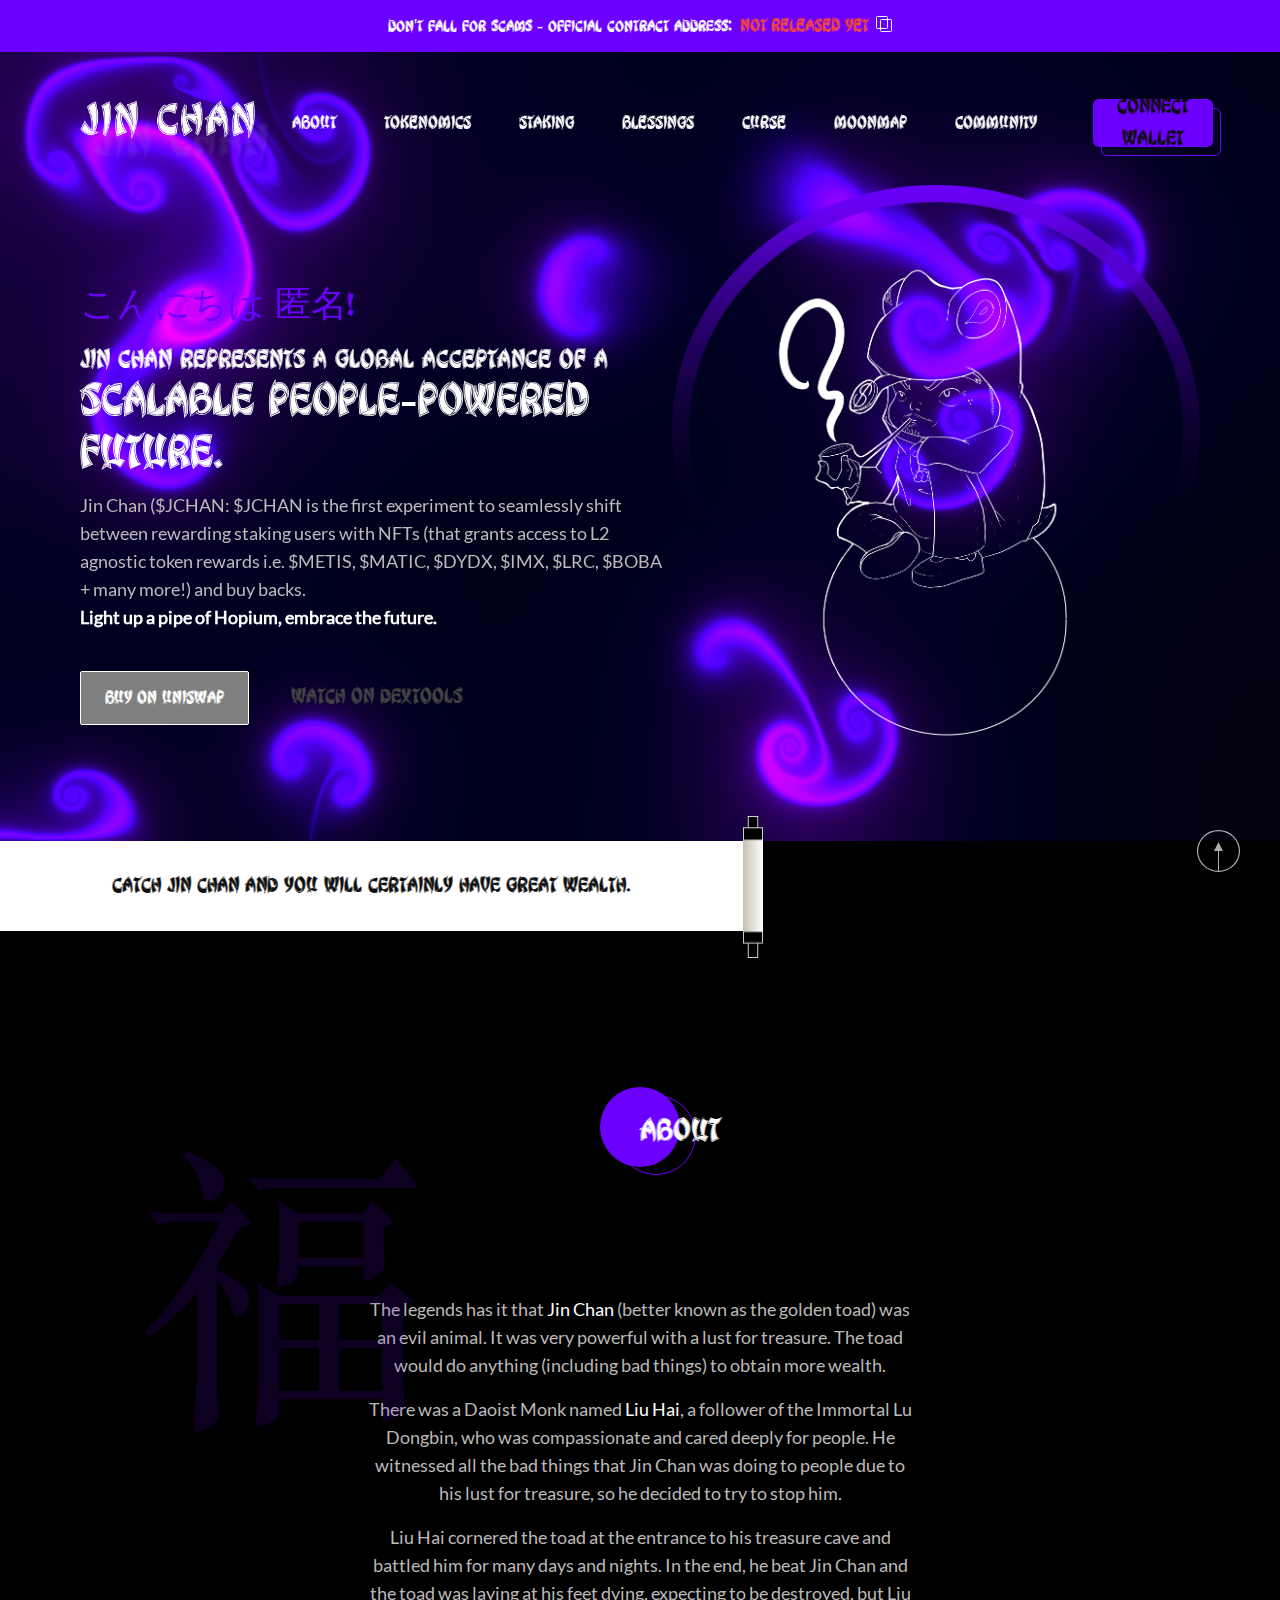
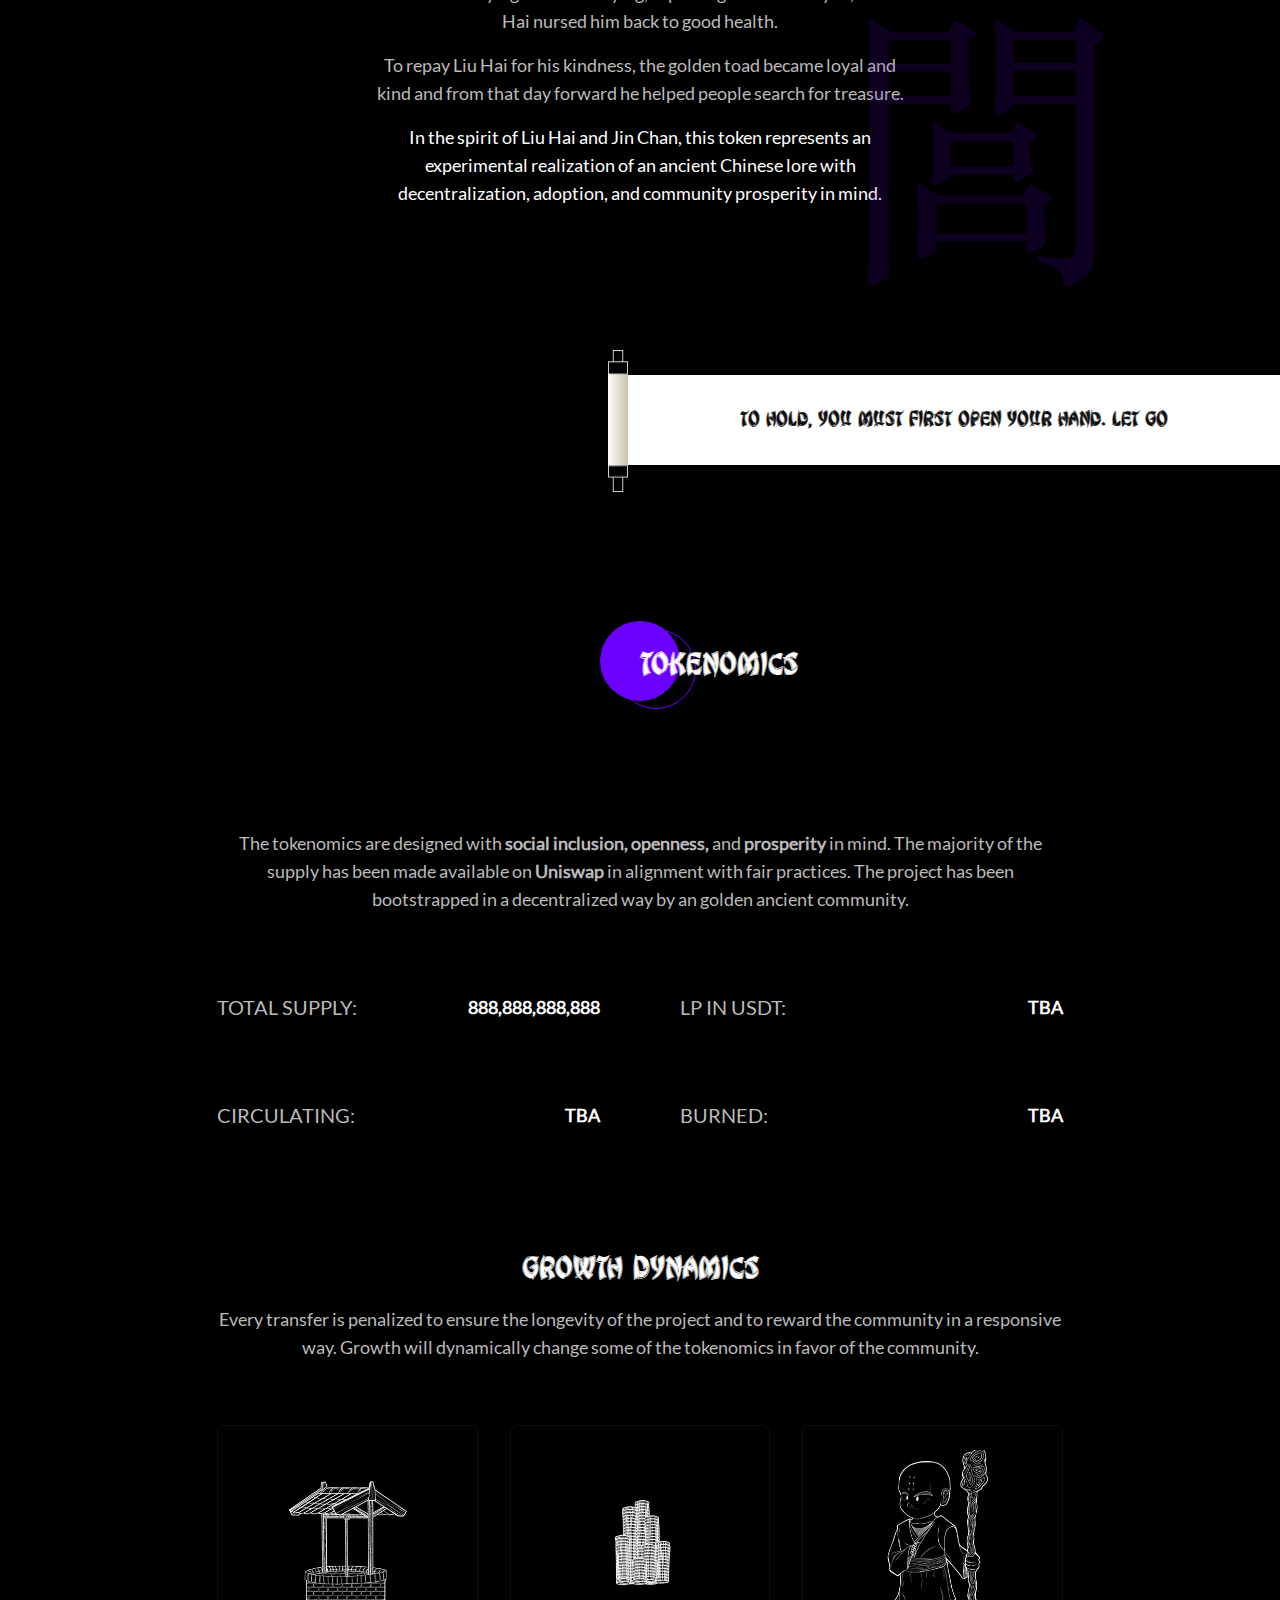
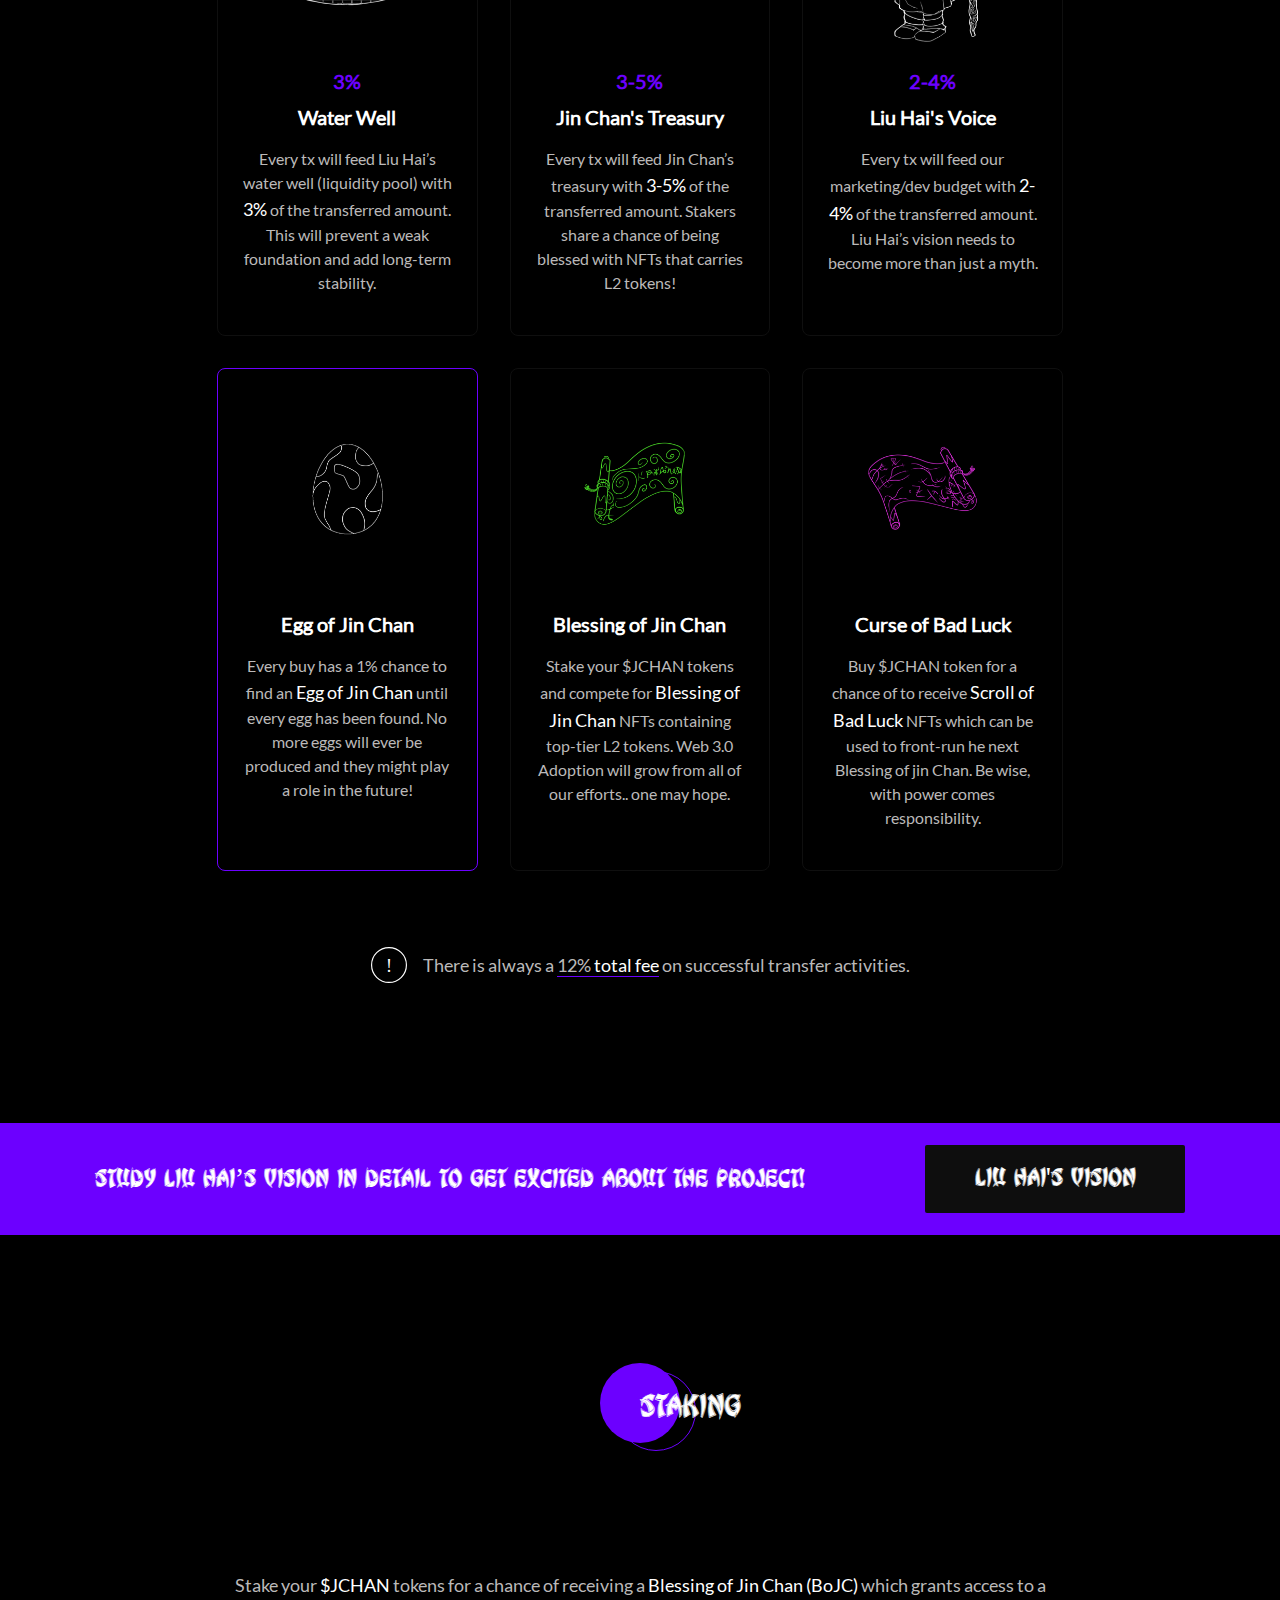
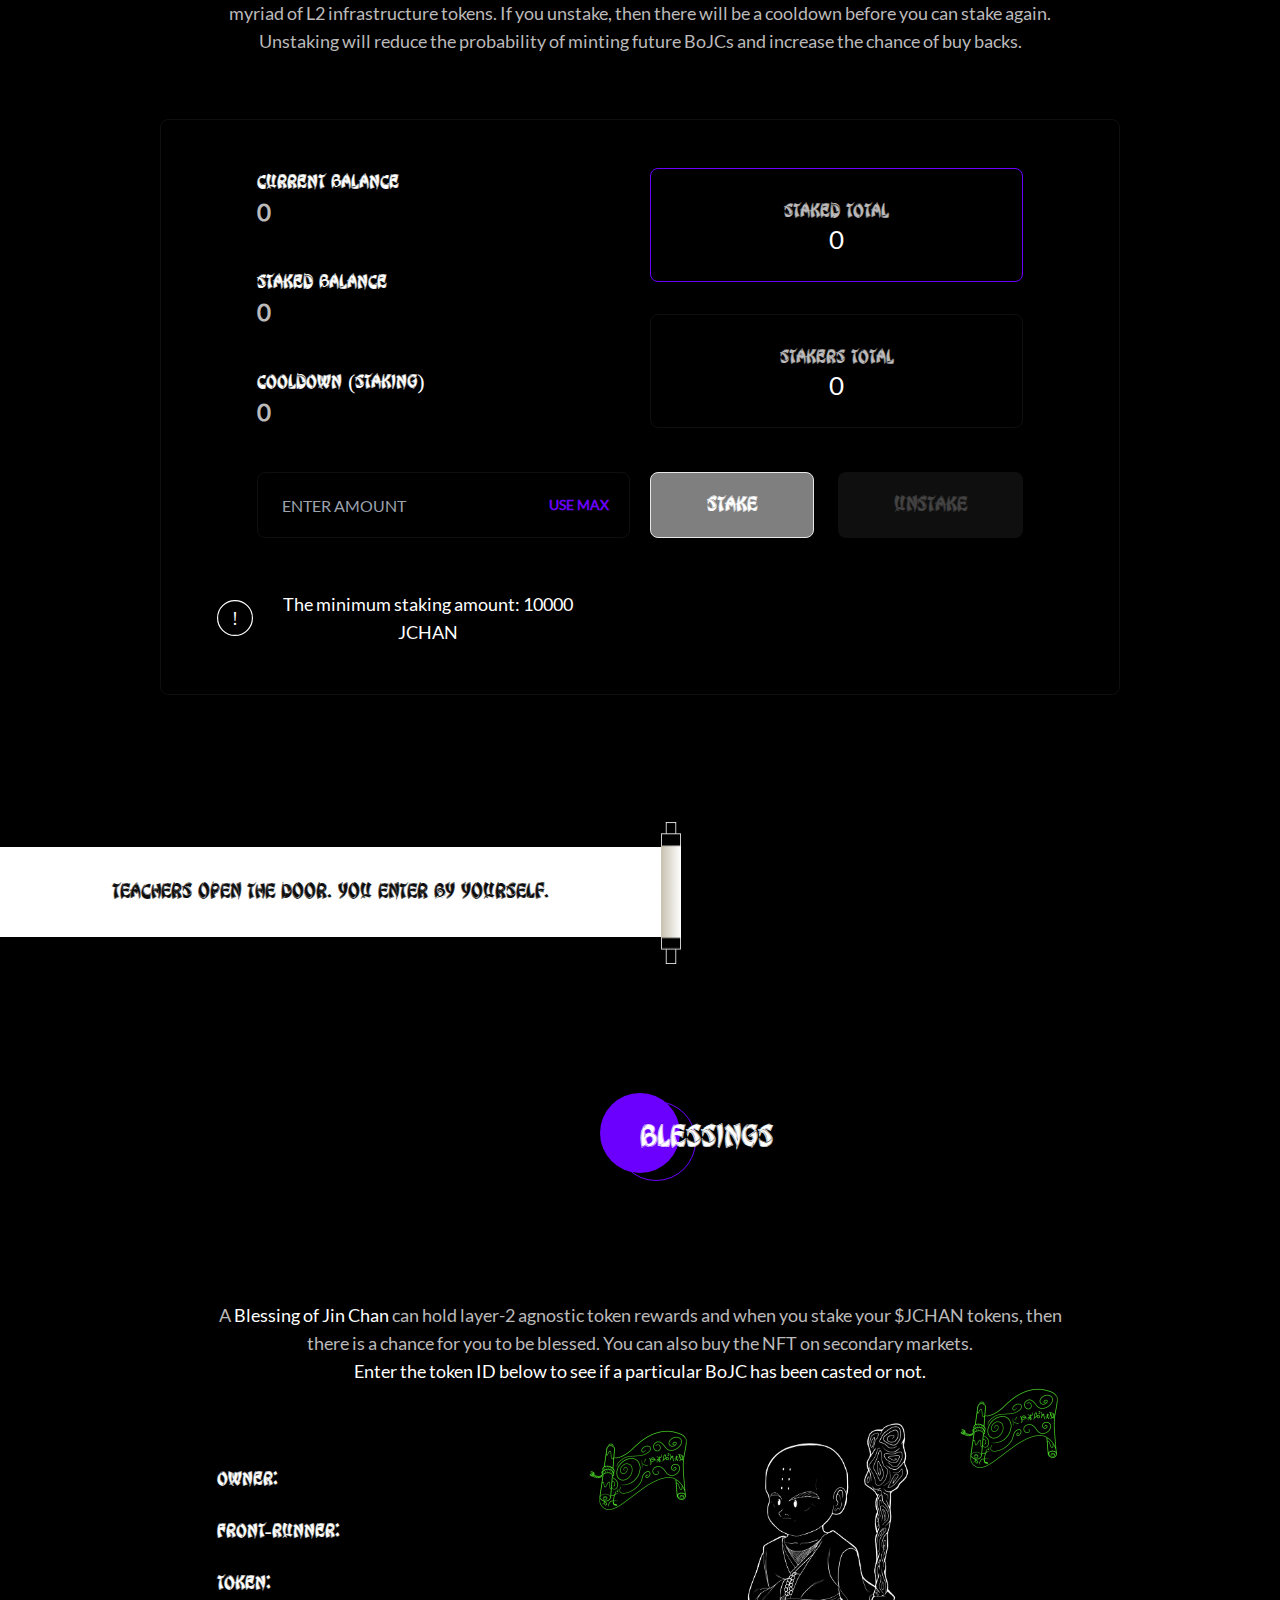
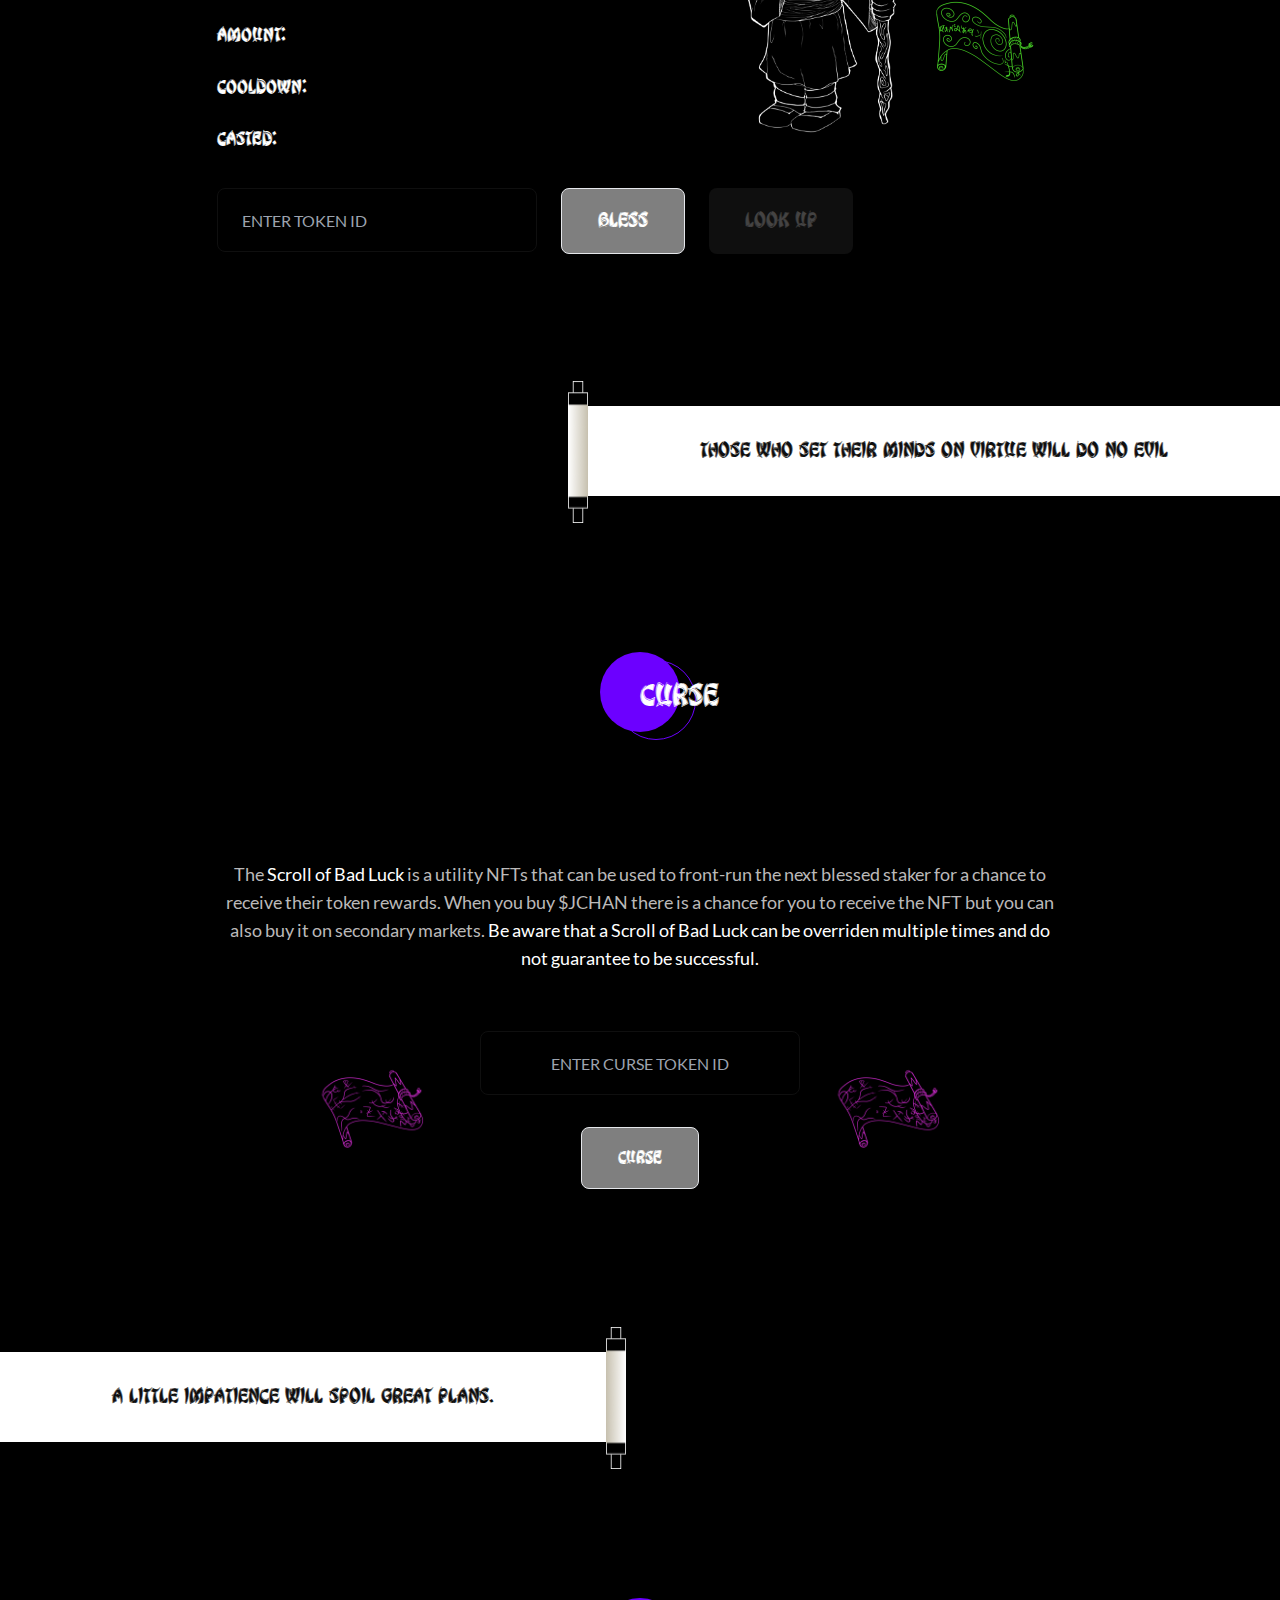
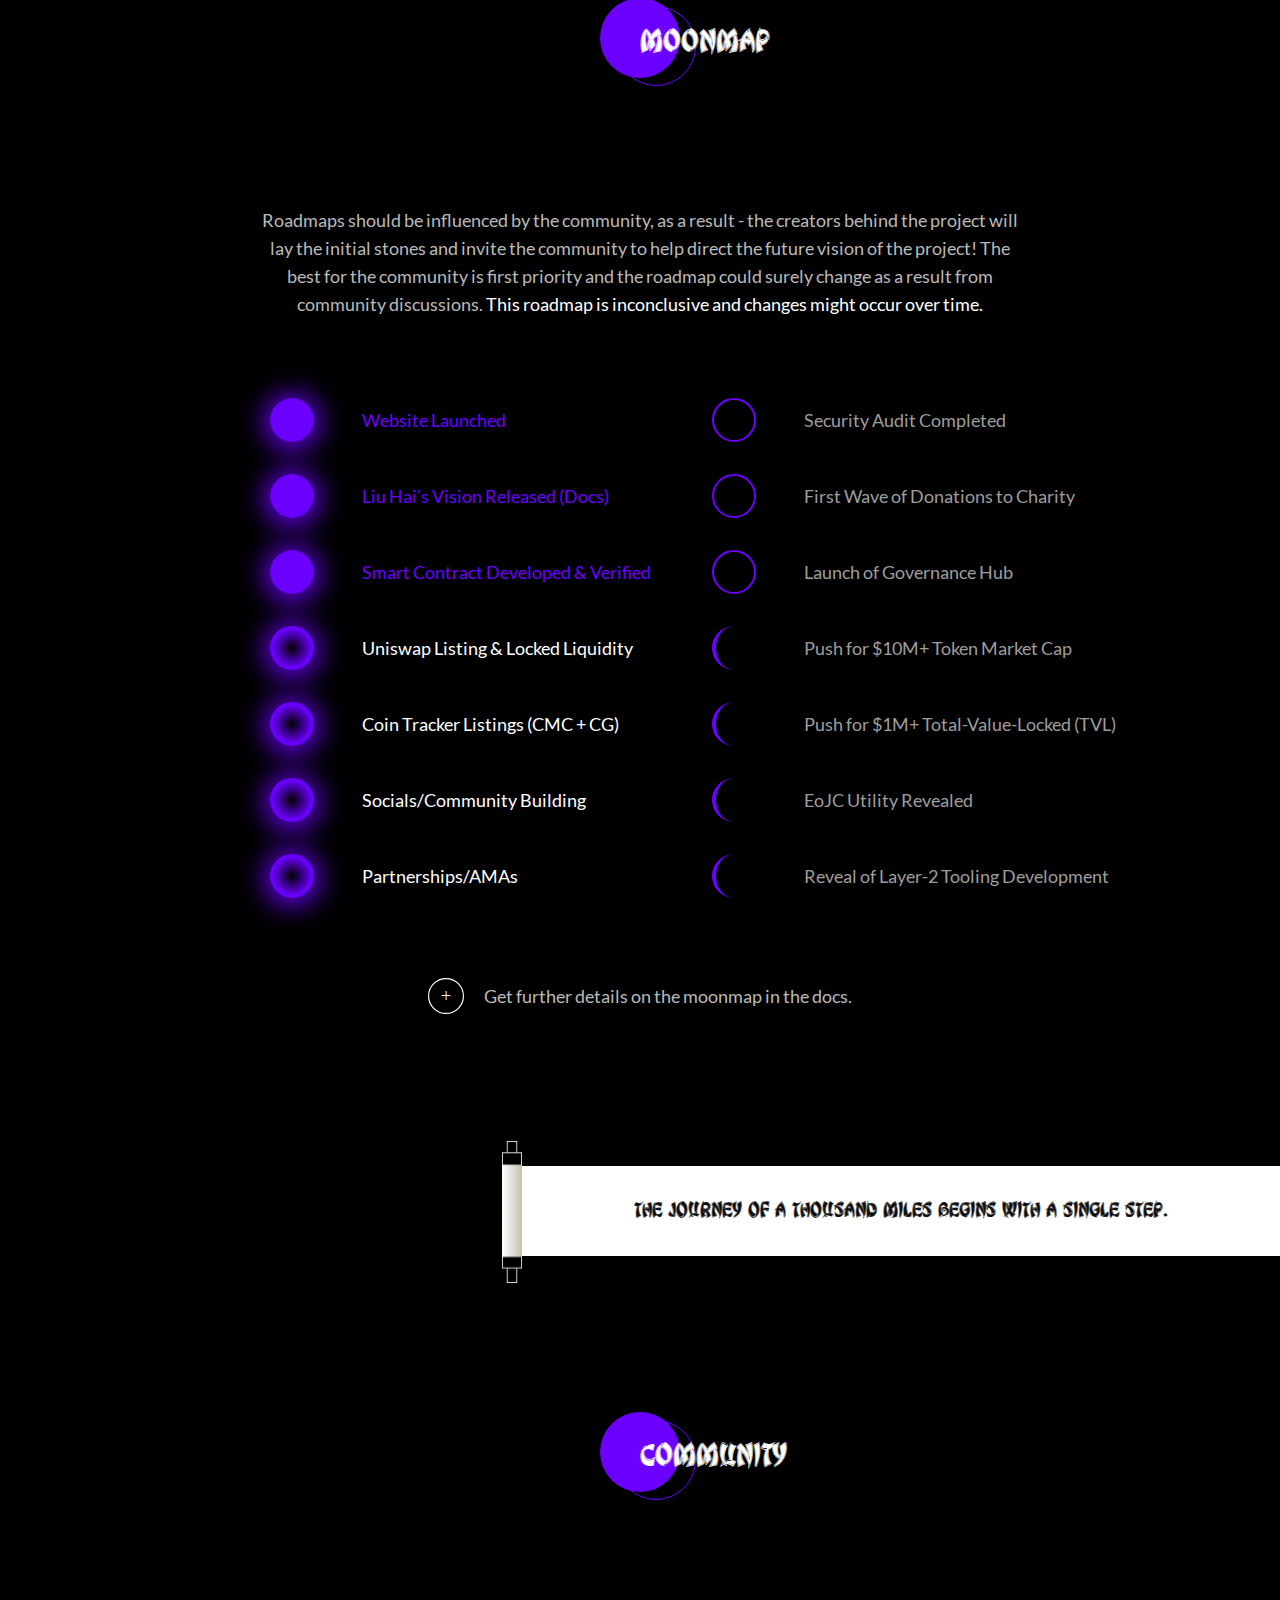
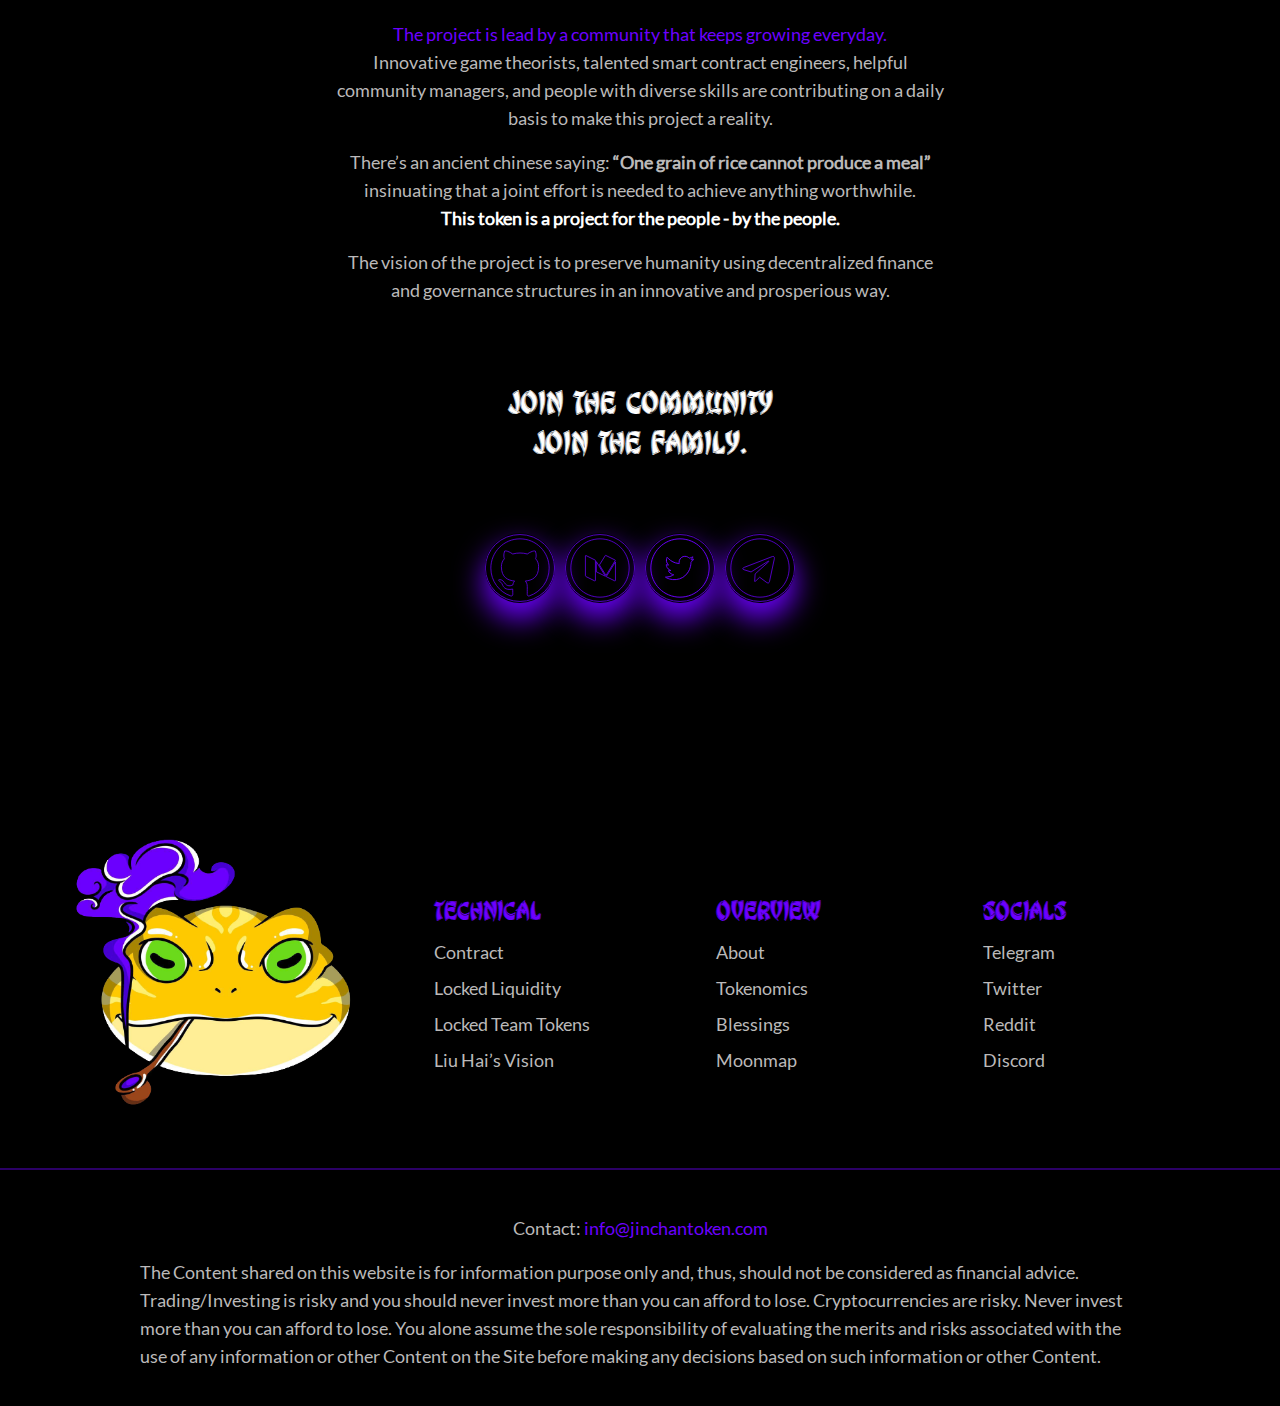
==== commit b3f5b45b: "release" ====
--- a/index.html
+++ b/index.html
@@ -1,3 +1,3 @@
-<!DOCTYPE html><html><head><meta charSet="utf-8"/><meta http-equiv="x-ua-compatible" content="ie=edge"/><meta name="viewport" content="width=device-width, initial-scale=1, shrink-to-fit=no"/><style data-href="/styles.a470983152ac939a849f.css" id="gatsby-global-css">/*! tailwindcss v2.1.4 | MIT License | https://tailwindcss.com */
+<!DOCTYPE html><html><head><meta charSet="utf-8"/><meta http-equiv="x-ua-compatible" content="ie=edge"/><meta name="viewport" content="width=device-width, initial-scale=1, shrink-to-fit=no"/><style data-href="/styles.af319663db6532b91545.css" id="gatsby-global-css">/*! tailwindcss v2.1.4 | MIT License | https://tailwindcss.com */
 
-/*! modern-normalize v1.1.0 | MIT License | https://github.com/sindresorhus/modern-normalize */html{-webkit-text-size-adjust:100%;line-height:1.15;-moz-tab-size:4;tab-size:4}body{font-family:system-ui,-apple-system,Segoe UI,Roboto,Helvetica,Arial,sans-serif,Apple Color Emoji,Segoe UI Emoji;margin:0}hr{color:inherit;height:0}abbr[title]{text-decoration:underline dotted}b,strong{font-weight:bolder}code,kbd,pre,samp{font-family:ui-monospace,SFMono-Regular,Consolas,Liberation Mono,Menlo,monospace;font-size:1em}small{font-size:80%}sub,sup{font-size:75%;line-height:0;position:relative;vertical-align:baseline}sub{bottom:-.25em}sup{top:-.5em}table{border-color:inherit;text-indent:0}button,input,optgroup,select,textarea{font-family:inherit;font-size:100%;line-height:1.15;margin:0}button,select{text-transform:none}[type=button],[type=submit],button{-webkit-appearance:button}legend{padding:0}progress{vertical-align:baseline}[type=search]{-webkit-appearance:textfield;outline-offset:-2px}summary{display:list-item}blockquote,dd,dl,figure,h1,h2,h3,h4,h5,h6,hr,p,pre{margin:0}button{background-color:transparent;background-image:none}button:focus{outline:1px dotted;outline:5px auto -webkit-focus-ring-color}fieldset,ol,ul{margin:0;padding:0}ol,ul{list-style:none}html{font-family:ui-sans-serif,system-ui,-apple-system,BlinkMacSystemFont,Segoe UI,Roboto,Helvetica Neue,Arial,Noto Sans,sans-serif,Apple Color Emoji,Segoe UI Emoji,Segoe UI Symbol,Noto Color Emoji;line-height:1.5}body{font-family:inherit;line-height:inherit}*,:after,:before{border:0 solid #e5e7eb;box-sizing:border-box}hr{border-top-width:1px}img{border-style:solid}textarea{resize:vertical}input::placeholder,textarea::placeholder{color:#9ca3af;opacity:1}[role=button],button{cursor:pointer}table{border-collapse:collapse}h1,h2,h3,h4,h5,h6{font-size:inherit;font-weight:inherit}a{color:inherit;text-decoration:inherit}button,input,optgroup,select,textarea{color:inherit;line-height:inherit;padding:0}code,kbd,pre,samp{font-family:ui-monospace,SFMono-Regular,Menlo,Monaco,Consolas,Liberation Mono,Courier New,monospace}audio,canvas,embed,iframe,img,object,svg,video{display:block;vertical-align:middle}img,video{height:auto;max-width:100%}html{-webkit-font-smoothing:antialiased;-moz-osx-font-smoothing:grayscale;background:#000}body,html{font-family:Chinese Dragon}h1{font-size:52px;line-height:1}h1,h2{--tw-text-opacity:1;color:rgba(255,255,255,var(--tw-text-opacity))}h2{font-size:2.25rem;line-height:2.5rem}h3{--tw-text-opacity:1;color:rgba(255,255,255,var(--tw-text-opacity));font-size:1.5rem;line-height:2rem}h4{font-size:1.25rem}h4,h5{--tw-text-opacity:1;color:rgba(255,255,255,var(--tw-text-opacity));line-height:1.75rem}h5{font-size:1.125rem}p{color:rgba(187,185,185,var(--tw-text-opacity));font-family:lato;margin-bottom:1rem;margin-top:1rem}p,span{--tw-text-opacity:1;font-size:1.125rem;line-height:1.75rem}span{color:rgba(255,255,255,var(--tw-text-opacity));font-family:Chinese Dragon}.space-x-0>:not([hidden])~:not([hidden]){--tw-space-x-reverse:0;margin-left:calc(0px*(1 - var(--tw-space-x-reverse)));margin-right:calc(0px*var(--tw-space-x-reverse))}.space-y-2>:not([hidden])~:not([hidden]){--tw-space-y-reverse:0;margin-bottom:calc(.5rem*var(--tw-space-y-reverse));margin-top:calc(.5rem*(1 - var(--tw-space-y-reverse)))}.space-x-3>:not([hidden])~:not([hidden]){--tw-space-x-reverse:0;margin-left:calc(.75rem*(1 - var(--tw-space-x-reverse)));margin-right:calc(.75rem*var(--tw-space-x-reverse))}.space-y-4>:not([hidden])~:not([hidden]){--tw-space-y-reverse:0;margin-bottom:calc(1rem*var(--tw-space-y-reverse));margin-top:calc(1rem*(1 - var(--tw-space-y-reverse)))}.space-x-4>:not([hidden])~:not([hidden]){--tw-space-x-reverse:0;margin-left:calc(1rem*(1 - var(--tw-space-x-reverse)));margin-right:calc(1rem*var(--tw-space-x-reverse))}.space-y-5>:not([hidden])~:not([hidden]){--tw-space-y-reverse:0;margin-bottom:calc(1.25rem*var(--tw-space-y-reverse));margin-top:calc(1.25rem*(1 - var(--tw-space-y-reverse)))}.space-y-6>:not([hidden])~:not([hidden]){--tw-space-y-reverse:0;margin-bottom:calc(1.5rem*var(--tw-space-y-reverse));margin-top:calc(1.5rem*(1 - var(--tw-space-y-reverse)))}.space-x-6>:not([hidden])~:not([hidden]){--tw-space-x-reverse:0;margin-left:calc(1.5rem*(1 - var(--tw-space-x-reverse)));margin-right:calc(1.5rem*var(--tw-space-x-reverse))}.space-y-8>:not([hidden])~:not([hidden]){--tw-space-y-reverse:0;margin-bottom:calc(2rem*var(--tw-space-y-reverse));margin-top:calc(2rem*(1 - var(--tw-space-y-reverse)))}.space-y-10>:not([hidden])~:not([hidden]){--tw-space-y-reverse:0;margin-bottom:calc(2.5rem*var(--tw-space-y-reverse));margin-top:calc(2.5rem*(1 - var(--tw-space-y-reverse)))}.bg-transparent{background-color:transparent}.bg-black{--tw-bg-opacity:1;background-color:rgba(14,14,14,var(--tw-bg-opacity))}.bg-white{--tw-bg-opacity:1;background-color:rgba(255,255,255,var(--tw-bg-opacity))}.bg-primary{--tw-bg-opacity:1;background-color:rgba(108,0,255,var(--tw-bg-opacity))}.bg-lightGray{--tw-bg-opacity:1;background-color:rgba(127,127,127,var(--tw-bg-opacity))}.hover\:bg-transparent:hover{background-color:transparent}.border-transparent{border-color:transparent}.border-white{--tw-border-opacity:1;border-color:rgba(255,255,255,var(--tw-border-opacity))}.border-primary{--tw-border-opacity:1;border-color:rgba(108,0,255,var(--tw-border-opacity))}.border-second{--tw-border-opacity:1;border-color:rgba(187,185,185,var(--tw-border-opacity))}.hover\:border-primary:hover{--tw-border-opacity:1;border-color:rgba(108,0,255,var(--tw-border-opacity))}.hover\:border-second:hover{--tw-border-opacity:1;border-color:rgba(187,185,185,var(--tw-border-opacity))}.rounded-sm{border-radius:.125rem}.rounded-md{border-radius:.375rem}.rounded-lg{border-radius:.5rem}.rounded-xl{border-radius:.75rem}.rounded-3xl{border-radius:1.5rem}.rounded-full{border-radius:9999px}.border-solid{border-style:solid}.border-2{border-width:2px}.border{border-width:1px}.border-t-4{border-top-width:4px}.border-l-4{border-left-width:4px}.border-b{border-bottom-width:1px}.cursor-pointer{cursor:pointer}.block{display:block}.inline-block{display:inline-block}.inline{display:inline}.flex{display:flex}.table{display:table}.grid{display:grid}.hidden{display:none}.flex-row{flex-direction:row}.flex-row-reverse{flex-direction:row-reverse}.flex-col{flex-direction:column}.flex-col-reverse{flex-direction:column-reverse}.items-end{align-items:flex-end}.items-center{align-items:center}.content-center{align-content:center}.self-center{align-self:center}.justify-center{justify-content:center}.justify-between{justify-content:space-between}.justify-self-center{justify-self:center}.font-second{font-family:lato}.font-semibold{font-weight:600}.font-bold{font-weight:700}.h-2{height:.5rem}.h-11{height:2.75rem}.h-12{height:3rem}.h-16{height:4rem}.h-20{height:5rem}.h-80{height:20rem}.h-auto{height:auto}.h-full{height:100%}.text-sm{font-size:.875rem;line-height:1.25rem}.text-base{font-size:1rem;line-height:1.5rem}.text-lg{font-size:1.125rem}.text-lg,.text-xl{line-height:1.75rem}.text-xl{font-size:1.25rem}.text-2xl{font-size:1.5rem;line-height:2rem}.text-3xl{font-size:1.875rem;line-height:2.25rem}.text-4xl{font-size:2.25rem;line-height:2.5rem}.m-0{margin:0}.mx-2{margin-left:.5rem;margin-right:.5rem}.mx-6{margin-left:1.5rem;margin-right:1.5rem}.my-10{margin-bottom:2.5rem;margin-top:2.5rem}.mx-10{margin-left:2.5rem;margin-right:2.5rem}.my-12{margin-bottom:3rem;margin-top:3rem}.my-16{margin-bottom:4rem;margin-top:4rem}.my-20{margin-bottom:5rem;margin-top:5rem}.my-32{margin-bottom:8rem;margin-top:8rem}.mx-auto{margin-left:auto;margin-right:auto}.mt-0{margin-top:0}.mb-0{margin-bottom:0}.mb-1{margin-bottom:.25rem}.mt-2{margin-top:.5rem}.mb-2{margin-bottom:.5rem}.ml-2{margin-left:.5rem}.mb-3{margin-bottom:.75rem}.ml-3{margin-left:.75rem}.mt-4{margin-top:1rem}.mr-4{margin-right:1rem}.mb-5{margin-bottom:1.25rem}.ml-5{margin-left:1.25rem}.mt-6{margin-top:1.5rem}.mb-6{margin-bottom:1.5rem}.mb-7{margin-bottom:1.75rem}.mt-8{margin-top:2rem}.mr-8{margin-right:2rem}.mb-8{margin-bottom:2rem}.ml-8{margin-left:2rem}.mt-9{margin-top:2.25rem}.mt-10{margin-top:2.5rem}.mb-10{margin-bottom:2.5rem}.mt-12{margin-top:3rem}.mt-16{margin-top:4rem}.mb-16{margin-bottom:4rem}.mt-20{margin-top:5rem}.mb-20{margin-bottom:5rem}.mt-24{margin-top:6rem}.mt-32{margin-top:8rem}.mb-32{margin-bottom:8rem}.-mb-10{margin-bottom:-2.5rem}.-ml-16{margin-left:-4rem}.max-w-2xl{max-width:42rem}.p-3{padding:.75rem}.p-4{padding:1rem}.p-6{padding:1.5rem}.py-2{padding-bottom:.5rem;padding-top:.5rem}.px-2{padding-left:.5rem;padding-right:.5rem}.py-3{padding-bottom:.75rem;padding-top:.75rem}.py-4{padding-bottom:1rem;padding-top:1rem}.px-6{padding-left:1.5rem;padding-right:1.5rem}.py-7{padding-bottom:1.75rem;padding-top:1.75rem}.px-8{padding-left:2rem;padding-right:2rem}.px-9{padding-left:2.25rem;padding-right:2.25rem}.px-28{padding-left:7rem;padding-right:7rem}.pt-0{padding-top:0}.pt-6{padding-top:1.5rem}.pl-8{padding-left:2rem}.pt-10{padding-top:2.5rem}.pl-10{padding-left:2.5rem}.pb-20{padding-bottom:5rem}.fixed{position:fixed}.absolute{position:absolute}.relative{position:relative}.right-0{right:0}.bottom-0{bottom:0}.top-3{top:.75rem}.right-5{right:1.25rem}.top-16{top:4rem}.right-16{right:4rem}.left-16{left:4rem}.top-20{top:5rem}.top-px{top:1px}.-top-0{top:0}.-left-10{left:-2.5rem}.-top-16{top:-4rem}.-top-0\.5{top:-.125rem}*{--tw-shadow:0 0 #0000;--tw-ring-inset:var(--tw-empty,/*!*/ /*!*/);--tw-ring-offset-width:0px;--tw-ring-offset-color:#fff;--tw-ring-color:rgba(59,130,246,0.5);--tw-ring-offset-shadow:0 0 #0000;--tw-ring-shadow:0 0 #0000}.fill-current{fill:currentColor}.text-left{text-align:left}.text-center{text-align:center}.text-black{--tw-text-opacity:1;color:rgba(14,14,14,var(--tw-text-opacity))}.text-white{--tw-text-opacity:1;color:rgba(255,255,255,var(--tw-text-opacity))}.text-gray-400{--tw-text-opacity:1;color:rgba(156,163,175,var(--tw-text-opacity))}.text-red-500{--tw-text-opacity:1;color:rgba(239,68,68,var(--tw-text-opacity))}.text-primary{--tw-text-opacity:1;color:rgba(108,0,255,var(--tw-text-opacity))}.text-second{--tw-text-opacity:1;color:rgba(187,185,185,var(--tw-text-opacity))}.text-darkGray{--tw-text-opacity:1;color:rgba(68,67,67,var(--tw-text-opacity))}.hover\:text-white:hover{--tw-text-opacity:1;color:rgba(255,255,255,var(--tw-text-opacity))}.hover\:text-primary:hover{--tw-text-opacity:1;color:rgba(108,0,255,var(--tw-text-opacity))}.uppercase{text-transform:uppercase}.align-middle{vertical-align:middle}.w-11{width:2.75rem}.w-20{width:5rem}.w-48{width:12rem}.w-64{width:16rem}.w-80{width:20rem}.w-auto{width:auto}.w-3\/4{width:75%}.w-4\/5{width:80%}.w-5\/6,.w-10\/12{width:83.333333%}.w-full{width:100%}.w-heroImage{width:600px}.z-10{z-index:10}.z-20{z-index:20}.z-30{z-index:30}.gap-5{gap:1.25rem}.gap-6{gap:1.5rem}.gap-8{gap:2rem}.gap-10{gap:2.5rem}.grid-cols-1{grid-template-columns:repeat(1,minmax(0,1fr))}.grid-cols-2{grid-template-columns:repeat(2,minmax(0,1fr))}.grid-rows-1{grid-template-rows:repeat(1,minmax(0,1fr))}.grid-rows-3{grid-template-rows:repeat(3,minmax(0,1fr))}.transform{--tw-translate-x:0;--tw-translate-y:0;--tw-rotate:0;--tw-skew-x:0;--tw-skew-y:0;--tw-scale-x:1;--tw-scale-y:1;transform:translateX(var(--tw-translate-x)) translateY(var(--tw-translate-y)) rotate(var(--tw-rotate)) skewX(var(--tw-skew-x)) skewY(var(--tw-skew-y)) scaleX(var(--tw-scale-x)) scaleY(var(--tw-scale-y))}.scale-150{--tw-scale-x:1.5;--tw-scale-y:1.5}.hover\:scale-110:hover{--tw-scale-x:1.1;--tw-scale-y:1.1}.hover\:skew-y-2:hover{--tw-skew-y:2deg}.hover\:-skew-y-2:hover{--tw-skew-y:-2deg}.transition{transition-duration:.15s;transition-property:background-color,border-color,color,fill,stroke,opacity,box-shadow,transform,filter,backdrop-filter;transition-timing-function:cubic-bezier(.4,0,.2,1)}.ease-in-out{transition-timing-function:cubic-bezier(.4,0,.2,1)}.duration-500{transition-duration:.5s}@keyframes spin{to{transform:rotate(1turn)}}@keyframes ping{75%,to{opacity:0;transform:scale(2)}}@keyframes pulse{50%{opacity:.5}}@keyframes bounce{0%,to{animation-timing-function:cubic-bezier(.8,0,1,1);transform:translateY(-25%)}50%{animation-timing-function:cubic-bezier(0,0,.2,1);transform:none}}.animate-pulse{animation:pulse 2s cubic-bezier(.4,0,.6,1) infinite}.blur{--tw-blur:blur(8px)}@font-face{font-family:Chinese Dragon;src:url(/static/ChineseDragon-Regular-4f07a92d6ef315d321466d9158f77879.ttf)}@font-face{font-family:lato;src:url(/static/Lato-Regular-9919edff6283018571add043109dc20b.ttf)}.card{height:100%;position:relative;transform-style:preserve-3d;transition:transform 1s;width:384px}.flip-blessings{animation:flip 10s linear infinite}a,h1,h2,h3,h4,h5,h6,img,p,span{z-index:1}:focus{outline:none!important}@keyframes flip{0%{transform:scaleX(1)}50%{transform:scaleX(-1)}to{transform:scaleX(1)}}@media (min-width:768px){.md\:flex-row{flex-direction:row}.md\:grid-cols-3{grid-template-columns:repeat(3,minmax(0,1fr))}}@media (min-width:1024px){.lg\:space-y-0>:not([hidden])~:not([hidden]){--tw-space-y-reverse:0;margin-bottom:calc(0px*var(--tw-space-y-reverse));margin-top:calc(0px*(1 - var(--tw-space-y-reverse)))}.lg\:space-x-5>:not([hidden])~:not([hidden]){--tw-space-x-reverse:0;margin-left:calc(1.25rem*(1 - var(--tw-space-x-reverse)));margin-right:calc(1.25rem*var(--tw-space-x-reverse))}.lg\:space-x-6>:not([hidden])~:not([hidden]){--tw-space-x-reverse:0;margin-left:calc(1.5rem*(1 - var(--tw-space-x-reverse)));margin-right:calc(1.5rem*var(--tw-space-x-reverse))}.lg\:space-x-8>:not([hidden])~:not([hidden]){--tw-space-x-reverse:0;margin-left:calc(2rem*(1 - var(--tw-space-x-reverse)));margin-right:calc(2rem*var(--tw-space-x-reverse))}.lg\:space-x-10>:not([hidden])~:not([hidden]){--tw-space-x-reverse:0;margin-left:calc(2.5rem*(1 - var(--tw-space-x-reverse)));margin-right:calc(2.5rem*var(--tw-space-x-reverse))}.lg\:border-0{border-width:0}.lg\:block{display:block}.lg\:flex{display:flex}.lg\:hidden{display:none}.lg\:flex-row{flex-direction:row}.lg\:place-self-center{place-self:center}.lg\:justify-start{justify-content:flex-start}.lg\:justify-self-center{justify-self:center}.lg\:h-28{height:7rem}.lg\:text-2xl{font-size:1.5rem;line-height:2rem}.lg\:my-0{margin-bottom:0;margin-top:0}.lg\:mx-20{margin-left:5rem;margin-right:5rem}.lg\:mt-0{margin-top:0}.lg\:mb-0{margin-bottom:0}.lg\:ml-8{margin-left:2rem}.lg\:mr-12{margin-right:3rem}.lg\:mt-16{margin-top:4rem}.lg\:mr-20{margin-right:5rem}.lg\:ml-20{margin-left:5rem}.lg\:mb-32{margin-bottom:8rem}.lg\:-mt-6{margin-top:-1.5rem}.lg\:-mt-8{margin-top:-2rem}.lg\:p-0{padding:0}.lg\:py-12{padding-bottom:3rem;padding-top:3rem}.lg\:px-14{padding-left:3.5rem;padding-right:3.5rem}.lg\:px-20{padding-left:5rem;padding-right:5rem}.lg\:px-24{padding-left:6rem;padding-right:6rem}.lg\:pb-0{padding-bottom:0}.lg\:pb-20{padding-bottom:5rem}.lg\:pt-72{padding-top:18rem}.lg\:right-0{right:0}.lg\:-right-32{right:-8rem}.lg\:text-left{text-align:left}.lg\:text-black{--tw-text-opacity:1;color:rgba(14,14,14,var(--tw-text-opacity))}.lg\:text-gray-400{--tw-text-opacity:1;color:rgba(156,163,175,var(--tw-text-opacity))}.lg\:w-auto{width:auto}.lg\:w-2\/4{width:50%}.lg\:w-3\/4{width:75%}.lg\:w-full{width:100%}.lg\:gap-20{gap:5rem}.lg\:grid-cols-2{grid-template-columns:repeat(2,minmax(0,1fr))}.lg\:grid-cols-3{grid-template-columns:repeat(3,minmax(0,1fr))}.lg\:grid-cols-4{grid-template-columns:repeat(4,minmax(0,1fr))}.lg\:grid-rows-1{grid-template-rows:repeat(1,minmax(0,1fr))}}@media (min-width:1280px){.xl\:block{display:block}.xl\:flex{display:flex}.xl\:hidden{display:none}}@media (min-width:1536px){.\32xl\:container{width:100%}@media (min-width:640px){.\32xl\:container{max-width:640px}}@media (min-width:768px){.\32xl\:container{max-width:768px}}@media (min-width:1024px){.\32xl\:container{max-width:1024px}}@media (min-width:1280px){.\32xl\:container{max-width:1280px}}@media (min-width:1536px){.\32xl\:container{max-width:1536px}}}</style><meta name="generator" content="Gatsby 3.6.2"/><title data-react-helmet="true">Jin Chan Token</title><meta data-react-helmet="true" charSet="utf-8"/><meta data-react-helmet="true" name="keywords" content="metaverse, token, NFT"/><meta data-react-helmet="true" name="robots" content="index, follow"/><meta data-react-helmet="true" http-equiv="Content-Type" content="text/html; charset=utf-8"/><meta data-react-helmet="true" name="language" content="English"/><meta data-react-helmet="true" name="title" content="Jin Chan Token"/><meta data-react-helmet="true" name="description" content="Jin Chan ($JCHAN: $JCHAN is the first token to seamlessly shift between rewarding staking users with NFTs (that grants access to L2 agnostic token rewards) and buy backs."/><meta data-react-helmet="true" property="og:type" content="website"/><meta data-react-helmet="true" property="og:url" content="https://jinchan.com"/><meta data-react-helmet="true" property="og:title" content="Jin Chan Token"/><meta data-react-helmet="true" property="og:description" content="Jin Chan ($JCHAN: $JCHAN is the first token to seamlessly shift between rewarding staking users with NFTs (that grants access to L2 agnostic token rewards) and buy backs."/><meta data-react-helmet="true" property="og:image" content="https://github.com/JinChantoken/JinChanToken.github.io/blob/main/meta-image.png"/><meta data-react-helmet="true" property="twitter:card" content="summary_large_image"/><meta data-react-helmet="true" property="twitter:url" content="https://jinchan.com"/><meta data-react-helmet="true" property="twitter:title" content="Jin Chan Token"/><meta data-react-helmet="true" property="twitter:description" content="Jin Chan ($JCHAN: $JCHAN is the first token to seamlessly shift between rewarding staking users with NFTs (that grants access to L2 agnostic token rewards) and buy backs."/><meta data-react-helmet="true" property="twitter:image" content="https://github.com/JinChantoken/JinChanToken.github.io/blob/main/meta-image.png"/><link rel="icon" href="/favicon-32x32.png?v=6388a3512833d790069a9ad4ccc07cd1" type="image/png"/><link rel="manifest" href="/manifest.webmanifest" crossorigin="anonymous"/><meta name="theme-color" content="#6C00FF"/><link rel="apple-touch-icon" sizes="48x48" href="/icons/icon-48x48.png?v=6388a3512833d790069a9ad4ccc07cd1"/><link rel="apple-touch-icon" sizes="72x72" href="/icons/icon-72x72.png?v=6388a3512833d790069a9ad4ccc07cd1"/><link rel="apple-touch-icon" sizes="96x96" href="/icons/icon-96x96.png?v=6388a3512833d790069a9ad4ccc07cd1"/><link rel="apple-touch-icon" sizes="144x144" href="/icons/icon-144x144.png?v=6388a3512833d790069a9ad4ccc07cd1"/><link rel="apple-touch-icon" sizes="192x192" href="/icons/icon-192x192.png?v=6388a3512833d790069a9ad4ccc07cd1"/><link rel="apple-touch-icon" sizes="256x256" href="/icons/icon-256x256.png?v=6388a3512833d790069a9ad4ccc07cd1"/><link rel="apple-touch-icon" sizes="384x384" href="/icons/icon-384x384.png?v=6388a3512833d790069a9ad4ccc07cd1"/><link rel="apple-touch-icon" sizes="512x512" href="/icons/icon-512x512.png?v=6388a3512833d790069a9ad4ccc07cd1"/><link as="script" rel="preload" href="/webpack-runtime-2a94869ac25fdf94865f.js"/><link as="script" rel="preload" href="/framework-01c9c93a7ce3f391bc9a.js"/><link as="script" rel="preload" href="/app-1742b0dd212f7bae18d5.js"/><link as="script" rel="preload" href="/component---src-pages-index-tsx-33566d09ea5efea0890e.js"/><link as="fetch" rel="preload" href="/page-data/index/page-data.json" crossorigin="anonymous"/><link as="fetch" rel="preload" href="/page-data/app-data.json" crossorigin="anonymous"/></head><body><div id="___gatsby"><div style="outline:none" tabindex="-1" id="gatsby-focus-wrapper"><main class="2xl:container mx-auto" style="overflow:hidden"><div class="w-full bg-primary "><h3 class="flex flex-col lg:flex-row justify-center items-center p-3 text-center text-white text-lg">Don&#x27;t Fall for scams - Official contract address:<!-- --> <span class="text-xl text-red-500 ml-2 flex  justify-center items-center">Not Released Yet<!-- --> <div class=" ml-2 relative -top-0.5 cursor-pointer z-20 " role="button"><img src="./svg/copy.svg" alt="copy"/></div></span> </h3></div><div class="relative h-auto w-auto block " id="mouse-tracker-jinchan-hero"><canvas style="width:100%;height:100%;position:absolute;background-color:black"></canvas><section class="lg:mx-20 mx-10 pt-10 mb-3"><div class="flex flex-row items-center" style="justify-content:space-between"><img class="hidden xl:block" src="./images/Logo.png" alt="" height="68px" width="188px"/><div class="hidden xl:flex flex-row items-center content-center"><a class="mx-6 transform hover:scale-110" href="#About"><h4>About</h4></a><a class="mx-6 transform hover:scale-110" href="#Tokenomics"><h4>Tokenomics</h4></a><a class="mx-6 transform hover:scale-110" href="#Staking"><h4>Staking</h4></a><a class="mx-6 transform hover:scale-110" href="#Blessings"><h4>Blessings</h4></a><a class="mx-6 transform hover:scale-110" href="#Curse"><h4>Curse</h4></a><a class="mx-6 transform hover:scale-110" href="#Moonmap"><h4>Moonmap</h4></a><a class="mx-6 transform hover:scale-110" href="#Community"><h4>Community</h4></a><a class="ml-8" href="#" target="_blank" rel="noreferrer"><div class="flex justify-center align-middle items-center h-auto w-full"><div class="inline relative w-full transform hover:scale-110"><div class=" flex flex-col h-12 w-full rounded-md bg-primary items-center justify-center"><h3 class="text-center text-black fill-current py-3 px-6">Connect Wallet</h3></div><div class="h-12 w-full top-px  absolute rounded-md border border-primary inline-block ml-2 mt-2"></div></div></div></a></div><div class="block xl:hidden"><div><div><button class="sc-gtsrHT iCnIYp"><div></div><div></div><div></div></button><nav class="sc-bdnxRM fItMYU"><h2 class="text-white text-center mt-20 mb-2 animate-pulse">Connect Wallet</h2><a href="#About"><h2 class="mx-2 text-black">About</h2></a><a href="#Tokenomics"><h2 class="mx-2 text-black">Tokenomics</h2></a><a href="#Staking"><h2 class="mx-2 text-black">Staking</h2></a><a href="#Blessings"><h2 class="mx-2 text-black">Blessings</h2></a><a href="#Curse"><h2 class="mx-2 text-black">Curse</h2></a><a href="#Moonmap"><h2 class="mx-2 text-black">Moonmap</h2></a><a href="#Community"><h2 class="mx-2 text-black">Community</h2></a></nav></div></div></div><img class="block xl:hidden relative top-3 mt-2" src="./images/logo.png" alt="" height="95" style="height:50px"/></div></section><section id="hero" class="lg:mx-20 mx-6 mt-24 mb-0 lg:pb-20 pb:10"><div><div class="flex flex-col-reverse md:flex-row items-center pb-20 lg:pb-0" style="justify-content:space-between"><div class="flex flex-col"><h3 class="text-primary text-4xl mb-5">こんにちは 匿名!</h3><span style="line-height:1" class="text-3xl">Jin Chan represents a global acceptance of a</span><h1 class=" mb-3">scalable people-powered future.</h1><p class="max-w-2xl text-second mb-10 mt-0">Jin Chan ($JCHAN: $JCHAN is the first experiment to seamlessly shift between rewarding staking users with NFTs (that grants access to L2 agnostic token rewards i.e. $METIS, $MATIC, $DYDX, $IMX, $LRC, $BOBA + many more!) and buy backs. <br/> <span class="font-second text-white font-bold">Light up a pipe of Hopium, embrace the future.</span></p><div class="flex space-x-4"><a href="https://pancakeswap.finance/" rel="noreferrer" target="_blank" class="hover:animate-bounce"><h3 class="bg-lightGray text-xl text-white px-6 py-3 border-white border-solid border rounded-sm hover:bg-transparent hover:text-primary hover:border-primary transition duration-500 ease-in-out ">Buy On PancakeSwap</h3></a><a href="https://www.dextools.io/" rel="noreferrer" target="_blank"><h3 class=" text-darkGray px-6 py-2 rounded-sm transition duration-500 ease-in-out hover:border-primary hover:text-primary border-2 border-transparent border-solid ">Watch On dextools</h3></a></div></div><div class="relative my-10 lg:my-0"><img id="jinchan" class="relative w-heroImage" src="./images/frg.png" alt=""/><img src="./images/Oval.png" class="absolute w-full right-0 -top-16 animate-pulse" alt=""/></div></div></div></section></div><div class="lg:-mt-6"><div class="flex items-center z-10"><div class="hidden lg:flex"><div class="flex bg-white self-center items-center mb-1 z-10 px-28" style="height:90px"><h3 class="text-black m-0 lg:p-0 p-3">Catch Jin Chan and you will certainly have great wealth.</h3></div><img src="./images/left-single-chinese-paper.png" alt="" style="height:142px;position:relative;top:-1px"/></div><div><div class="flex lg:hidden bg-white self-center items-center  px-2 -mb-10"><h3 class="text-black m-0 ">Catch Jin Chan and you will certainly have great wealth.</h3></div></div></div></div><section id="About" class="mt-32 mb-16"><div class="flex relative items-center content-center justify-center pb-20"><img src="./images/blessing-sign.png" class="absolute left-16 top-16" alt="" style="left:150px"/><div class="w-3/4 lg:w-2/4 text-center"><div class="flex justify-center align-middle items-center mb-20 lg:mb-32"><div class="h-20 w-20 inline relative"><div class="h-20 w-20 pl-10 pt-6 rounded-full bg-primary inline-block"><h2 style="width:fit-content" class="text-center block mx-auto  z-20">About</h2></div><div class="h-20 w-20 absolute rounded-full border border-primary inline-block -ml-16 mt-2" style="z-index:-1"></div></div></div><div style="max-width:543px;margin:0 auto"><p>The legends has it that<!-- --> <span class="font-second text-white"> Jin Chan</span> (better known as the golden toad) was an evil animal. It was very powerful with a lust for treasure. The toad would do anything (including bad things) to obtain more wealth.<!-- --> </p><p>There was a Daoist Monk named<!-- --> <span class="font-second text-white"> Liu Hai</span>, a follower of the Immortal Lu Dongbin, who was compassionate and cared deeply for people. He witnessed all the bad things that Jin Chan was doing to people due to his lust for treasure, so he decided to try to stop him.</p><p>Liu Hai cornered the toad at the entrance to his treasure cave and battled him for many days and nights. In the end, he beat Jin Chan and the toad was laying at his feet dying, expecting to be destroyed, but Liu Hai nursed him back to good health.</p><p>To repay Liu Hai for his kindness, the golden toad became loyal and kind and from that day forward he helped people search for treasure.<!-- --> </p><p class="mb-0 text-white">In the spirit of Liu Hai and Jin Chan, this token represents an experimental realization of an ancient Chinese lore with decentralization, adoption, and community prosperity in mind.<!-- --> </p></div></div><img src="./images/gate-sign.png" class="absolute bottom-0 right-16" alt="" style="right:180px"/></div></section><div class="flex items-center flex-row-reverse"><div class="hidden lg:flex bg-white self-center items-center px-28 mb-1" style="height:90px"><h3 class="text-black m-0 lg:p-0 p-3">To hold, you must first open your hand. Let go</h3></div><img src="./images/right-single-chinese-paper.png" alt="" class="hidden lg:block" style="height:142px;position:relative;top:-1px"/><div><div class="flex lg:hidden bg-white self-center items-center px-2 -mb-10"><h3 class="text-black m-0">To hold, you must first open your hand. Let go</h3></div></div></div><section id="Tokenomics" class="my-32"><div class="flex flex-col items-center content-center justify-center" style="max-width:846px;margin:0 auto"><div class="lg:w-full w-5/6 text-center"><div class="flex justify-center align-middle items-center mb-20 lg:mb-32"><div class="h-20 w-20 inline relative"><div class="h-20 w-20 pl-10 pt-6 rounded-full bg-primary inline-block"><h2 style="width:fit-content" class="text-center block mx-auto  z-20">Tokenomics</h2></div><div class="h-20 w-20 absolute rounded-full border border-primary inline-block -ml-16 mt-2" style="z-index:-1"></div></div></div><p>The tokenomics are designed with<!-- --> <span class=" text-second font-semibold font-second">social inclusion, openness,</span> <!-- -->and<!-- --> <span class=" text-second font-semibold font-second"> <!-- -->prosperity</span> <!-- -->in mind. The majority of the supply has been made available on<!-- --> <span class=" text-second font-semibold font-second"> <!-- -->Uniswap</span> <!-- -->in alignment with fair practices. The project has been bootstrapped in a decentralized way by an golden ancient community.</p><div class="my-20"><div class="grid grid-cols-1 lg:grid-cols-2 gap-10 lg:gap-20"><div class="flex justify-between"><h4 class="font-second text-second uppercase">Total Supply:</h4><span class="font-second font-bold">888,888,888,888</span></div><div class="flex justify-between"><h4 class="font-second text-second uppercase">LP IN USDT:</h4><span class="font-second font-bold">TBA</span></div><div class="flex justify-between"><h4 class="font-second text-second uppercase">Circulating:</h4><span class="font-second font-bold">TBA</span></div><div class="flex justify-between"><h4 class="font-second text-second uppercase">Burned:</h4><span class="font-second font-bold">TBA</span></div></div></div></div><div class="lg:w-full w-5/6 text-center mt-10"><h2>growth dynamics</h2><p>Every transfer is penalized to ensure the longevity of the project and to reward the community in a responsive way. Growth will dynamically change some of the tokenomics in favor of the community.</p><div class="my-16"><div class="grid grid-cols-1 lg:grid-cols-3 gap-8"><div class="flex flex-col p-6 rounded-lg transform hover:skew-y-2" style="border:solid 1px #0F0F0F"><img class=" mb-6" src="./images/water-well.png" alt=""/><span class="font-second text-primary font-bold text-xl mb-2">3%</span><h4 class="font-second text-white font-bold text-xl">Water Well</h4><p class=" text-base">Every tx will feed Liu Hai’s water well (liquidity pool) with<!-- --> <span class="font-second text-white"> 3%</span> of the transferred amount. This will prevent a weak foundation and add long-term stability.</p></div><div class="flex flex-col p-6 rounded-lg transform hover:-skew-y-2" style="border:solid 1px #0F0F0F"><img class=" mb-6" src="./images/treasury.png" alt=""/><span class="font-second text-primary font-bold text-xl mb-2">3-5%</span><h4 class="font-second text-white font-bold text-xl">Jin Chan&#x27;s Treasury</h4><p class=" text-base">Every tx will feed Jin Chan’s treasury with<!-- --> <span class="font-second text-white"> 3-5%</span> of the transferred amount. Stakers share a chance of being blessed with NFTs that carries L2 tokens!</p></div><div class="flex flex-col p-6 rounded-lg transform hover:skew-y-2" style="border:solid 1px #0F0F0F"><img class=" mb-6" src="./images/voice.png" alt=""/><span class="font-second text-primary font-bold text-xl mb-2">2-4%</span><h4 class="font-second text-white font-bold text-xl">Liu Hai&#x27;s Voice</h4><p class=" text-base">Every tx will feed our marketing/dev budget with<!-- --> <span class="font-second text-white"> 2-4%</span> of the transferred amount. Liu Hai’s vision needs to become more than just a myth.</p></div><div class="flex flex-col p-6 border border-primary rounded-lg transform hover:-skew-y-2"><img class=" mb-6" src="./images/egg-of-jin-chan.png" alt=""/><h4 class="font-second text-white font-bold text-xl">Egg of Jin Chan</h4><p class=" text-base">Every buy has a 1% chance to find an<!-- --> <span class="font-second text-white"> Egg of Jin Chan </span>until every egg has been found. No more eggs will ever be produced and they might play a role in the future!</p></div><div class="flex flex-col p-6 rounded-lg transform hover:skew-y-2" style="border:solid 1px #0F0F0F"><img class=" mb-6" src="./images/blessing-of-jin-chan.png" alt=""/><h4 class="font-second text-white font-bold text-xl">Blessing of Jin Chan</h4><p class=" text-base">Stake your $JCHAN tokens and compete for<!-- --> <span class="font-second text-white">Blessing of Jin Chan<!-- --> </span>NFTs containing top-tier L2 tokens. Web 3.0 Adoption will grow from all of our efforts.. one may hope.</p></div><div class="flex flex-col p-6 rounded-lg transform hover:-skew-y-2" style="border:solid 1px #0F0F0F"><img class=" mb-6" src="./images/curse-of-bad-luck.png" alt=""/><h4 class="font-second text-white font-bold text-xl">Curse of Bad Luck</h4><p class=" text-base">Buy $JCHAN token for a chance of to receive<!-- --> <span class="font-second text-white">Scroll of Bad Luck<!-- --> </span>NFTs which can be used to front-run he next Blessing of jin Chan. Be wise, with power comes responsibility.</p></div></div></div><div class="flex space-x-4 items-center justify-center"><img src="./svg/note.svg" alt=""/><p>There is always a<!-- --> <span class=" font-second border-b border-primary"> <span class=" text-second font-second"> 12%</span> total fee</span> <!-- -->on successful transfer activities.</p></div></div></div></section><section id="GoldenPaper" class="mb-32"><div><div class="bg-primary lg:mb-32 my-12 lg:h-28 flex flex-col lg:flex-row justify-center items-center lg:space-x-10  text-center"><h3 class="text-white p-3 lg:p-0 m-0 text-center lg:mr-20" style="font-size:28.8px">study liu hai’s vision in detail TO GET EXCITED ABOUT THE PROJECT!</h3><a href="#goldenPaper"><h3 class="bg-black m-0 rounded-sm mb-8 lg:mb-0 mx-auto text-white transform hover:scale-110" style="font-size:28.8px;height:68px;width:260px;text-align:center;line-height:2.36">liu hai&#x27;s vision</h3></a></div></div></section><section id="Staking" class="my-32"><div><div class="flex flex-col items-center content-center justify-center"><div class=" w-10/12 lg:w-3/4 text-center"><div class="flex justify-center align-middle items-center mb-20 lg:mb-32"><div class="h-20 w-20 inline relative"><div class="h-20 w-20 pl-10 pt-6 rounded-full bg-primary inline-block"><h2 style="width:fit-content" class="text-center block mx-auto  z-20">Staking</h2></div><div class="h-20 w-20 absolute rounded-full border border-primary inline-block -ml-16 mt-2" style="z-index:-1"></div></div></div><p style="max-width:847px;margin:0 auto">Lorem ipsum dolor sit amet, consectetur adipiscing elit. Nulla sit amet nunc malesuada, bibendum ex tempor, scelerisque eros. Sed elit ante, vestibulum maximus lacinia non, accumsan rutrum ipsum. Cras consectetur interdum odio, a faucibus lectus porta eget. Vivamus condimentum consequat condimentum</p><div class=" px-8  lg:px-24 py-4 lg:py-12 rounded-lg mt-8  lg:mt-16" style="border:solid 1px #0F0F0F"><div class="grid grid-cols-1 lg:grid-cols-2 gap-5 "><div class="flex flex-col space-y-10  text-center lg:text-left"><div class="flex flex-col "><span style="font-size:22px">CURRENT BALANCE</span><span class=" font-second font-bold text-2xl text-second">5,000 JCHAN</span></div><div class="flex flex-col"><span style="font-size:22px">STAKED BALANCE</span><span class=" font-second font-bold text-2xl text-second">5,000 JCHAN</span></div><div class="flex flex-col"><span style="font-size:22px">COOLDOWN (STAKING)</span><span class=" font-second font-bold text-2xl text-second">2h 32m 54s</span></div></div><div class="flex flex-col justify-between"><div class=" flex flex-col border border-primary rounded-lg lg:px-20 py-7 "><span class="text-second" style="font-size:22px">STAKED TOTAL</span><span class="font-second" style="font-size:26px">5,000,000 JCHAN</span></div><div class=" flex flex-col border rounded-lg  lg:px-20 py-7 " style="border:solid 1px #0F0F0F"><span class="text-second" style="font-size:22px">STAKERS TOTAL</span><span class="font-second" style="font-size:26px">4,726</span></div></div><div class="relative flex rounded-lg items-center justify-center w-full mt-6" style="border:solid 1px #0F0F0F"><input type="text" class=" h-16 bg-transparent font-second text-second rounded-lg p-6 w-full" placeholder="ENTER AMOUNT"/><button class=" text-primary font-second font-bold text-sm absolute z-30 right-5" type="submit">USE MAX</button></div><div class="flex space-x-6 mt-6 justify-center"><button class=" text-white text-lg lg:text-2xl px-8 lg:px-14 py-4 border rounded-lg bg-lightGray" type="submit">STAKE</button><button style="background:#0F0F0F;color:#444343" class=" text-white text-lg lg:text-2xl px-8 lg:px-14 py-4 rounded-lg" type="submit">UNSTAKE</button></div><div class="flex relative -left-10 mt-8"><img src="./svg/note.svg" alt=""/><span class=" font-second ml-3">The minimum staking amount: 10000 JCHAN</span></div></div></div></div></div></div></section><div class="flex items-center z-10"><div class="hidden lg:flex"><div class="flex bg-white self-center items-center mb-1 z-10 px-28" style="height:90px"><h3 class="text-black m-0 lg:p-0 p-3">Teachers open the door. You enter by yourself.</h3></div><img src="./images/left-single-chinese-paper.png" alt="" style="height:142px;position:relative;top:-1px"/></div><div><div class="flex lg:hidden bg-white self-center items-center  px-2 -mb-10"><h3 class="text-black m-0 ">Teachers open the door. You enter by yourself.</h3></div></div></div><section id="Blessings" class="my-32"><div><div class="flex flex-col items-center content-center justify-center"><div class="w-10/12 lg:w-3/4 text-center" style="max-width:847px;margin:0 auto"><div class="flex justify-center align-middle items-center mb-20 lg:mb-32"><div class="h-20 w-20 inline relative"><div class="h-20 w-20 pl-10 pt-6 rounded-full bg-primary inline-block"><h2 style="width:fit-content" class="text-center block mx-auto  z-20">Blessings</h2></div><div class="h-20 w-20 absolute rounded-full border border-primary inline-block -ml-16 mt-2" style="z-index:-1"></div></div></div><p>A<!-- --> <span class="text-white font-second"> Blessing of Jin Chan </span> <!-- -->can hold layer-2 agnostic token rewards and when you stake your $JCHAN tokens, then there is a chance for you to be blessed. You can also buy the NFT on secondary markets. <br/><span class="text-white font-second">Enter the token ID below to see if a particular BoJC has been casted or not.</span></p><div class="flex flex-col-reverse lg:flex-row justify-between items-center mt-9"><div class="flex flex-col text-left mt-32 lg:mt-0 w-full lg:w-auto "><div class=" uppercase mb-6"><span style="font-size:22px">Owner:</span></div><div class=" uppercase mb-6"><span style="font-size:22px">Front-Runner:</span></div><div class=" uppercase mb-6"><span style="font-size:22px">Token:</span></div><div class=" uppercase mb-6"><span style="font-size:22px">Amount:</span></div><div class=" uppercase mb-6"><span style="font-size:22px">Cooldown:</span></div><div class=" uppercase mb-6"><span style="font-size:22px">Casted:</span></div></div><div class="relative flex items-end justify-center mx-auto top-20"><img src="./images/monk.png" class="absolute lg:right-0 h-80 mx-auto" alt=""/><img class="relative lg:-right-32 animate-pulse" style="z-index:-1;width:574px" src="./images/blessings-around-monk.png" alt=""/></div></div><div class="flex flex-col lg:flex-row space-x-0 space-y-5 lg:space-y-0 lg:space-x-6 mt-4 lg:-mt-8"><input type="text" style="border:solid 1px #0F0F0F" class="w-80 h-16 bg-transparent font-second text-second rounded-lg p-6" placeholder="ENTER TOKEN ID"/><button class=" text-white text-2xl px-9 py-4 border rounded-lg bg-lightGray z-30" type="submit">BLESS</button><button style="background:#0F0F0F;color:#444343" class=" text-white text-2xl px-9 py-4 rounded-lg z-30" type="submit">LOOK UP</button></div></div></div></div></section><div class="flex items-center flex-row-reverse"><div class="hidden lg:flex bg-white self-center items-center px-28 mb-1" style="height:90px"><h3 class="text-black m-0 lg:p-0 p-3">Those who set their minds on virtue will do no evil</h3></div><img src="./images/right-single-chinese-paper.png" alt="" class="hidden lg:block" style="height:142px;position:relative;top:-1px"/><div><div class="flex lg:hidden bg-white self-center items-center px-2 -mb-10"><h3 class="text-black m-0">Those who set their minds on virtue will do no evil</h3></div></div></div><section id="Curse" class="my-32"><div><div class="flex flex-col items-center content-center justify-center"><div class="w-3/4 text-center" style="max-width:847px;margin:0 auto"><div class="flex justify-center align-middle items-center mb-20 lg:mb-32"><div class="h-20 w-20 inline relative"><div class="h-20 w-20 pl-10 pt-6 rounded-full bg-primary inline-block"><h2 style="width:fit-content" class="text-center block mx-auto  z-20">Curse</h2></div><div class="h-20 w-20 absolute rounded-full border border-primary inline-block -ml-16 mt-2" style="z-index:-1"></div></div></div><p>The <span class="text-white font-second">Scroll of Bad Luck</span> <!-- -->is a utility NFTs that can be used to front-run the next blessed staker for a chance to receive their token rewards. When you buy $JCHAN there is a chance for you to receive the NFT but you can also buy it on secondary markets.<span class="text-white font-second"> <!-- -->Be aware that a Scroll of Bad Luck can be overriden multiple times and do not guarantee to be successful.</span></p><div class="flex flex-col lg:flex-row justify-center items-center mt-12"><img src="./images/curse-of-bad-luck.png" style="height:180px" alt=""/><div class="flex flex-col justify-center items-center"><h3 class=" text-3xl ">available scrolls:</h3><span class=" text-second font-bold font-second text-4xl mt-8">0</span><button style="width:fit-content" class=" text-white text-xl px-9 py-4 border rounded-lg bg-lightGray mt-8" type="submit">CURSE</button></div><img src="./images/curse-of-bad-luck.png" style="height:180px" alt=""/></div></div></div></div></section><div class="flex items-center z-10"><div class="hidden lg:flex"><div class="flex bg-white self-center items-center mb-1 z-10 px-28" style="height:90px"><h3 class="text-black m-0 lg:p-0 p-3">A little impatience will spoil great plans.</h3></div><img src="./images/left-single-chinese-paper.png" alt="" style="height:142px;position:relative;top:-1px"/></div><div><div class="flex lg:hidden bg-white self-center items-center  px-2 -mb-10"><h3 class="text-black m-0 ">A little impatience will spoil great plans.</h3></div></div></div><section id="Moonmap" class="my-32"><div><div class="flex items-center content-center justify-center"><div class="w-3/4 text-center"><div class="flex justify-center align-middle items-center mb-20 lg:mb-32"><div class="h-20 w-20 inline relative"><div class="h-20 w-20 pl-10 pt-6 rounded-full bg-primary inline-block"><h2 style="width:fit-content" class="text-center block mx-auto  z-20">Moonmap</h2></div><div class="h-20 w-20 absolute rounded-full border border-primary inline-block -ml-16 mt-2" style="z-index:-1"></div></div></div><p style="max-width:762px;margin:0 auto">Roadmaps should be influenced by the community, as a result - the creators behind the project will lay the initial stones and invite the community to help direct the future vision of the project! The best for the community is first priority and the roadmap could surely change as a result from community discussions.<!-- --> <span class="text-white font-second"> <!-- -->This roadmap is inconclusive and changes might occur over time.</span></p><div class="grid grid-cols-1 lg:grid-cols-2 my-20 lg:ml-20 lg:space-x-8 space-y-8 lg:space-y-0"><div class="grid grid-cols-1 lg:place-self-center space-y-8"><div class="flex items-center justify-center lg:flex-row flex-col lg:justify-start"><div class="rounded-full w-11 h-11 border-primary border lg:mr-12" style="background-image:radial-gradient(circle at 50% 50%, #35007F 0%, #6C00FF 0%);box-shadow:0 2px 28px 5px #6C01FF"></div><span class="font-second text-primary">Website Launched</span></div><div class="flex items-center justify-center lg:flex-row flex-col lg:justify-start"><div class="rounded-full w-11 h-11 border-primary border lg:mr-12" style="background-image:radial-gradient(circle at 50% 50%, #35007F 0%, #6C00FF 0%);box-shadow:0 2px 28px 5px #6C01FF"></div><span class="font-second text-primary">Liu Hai’s Vision Released (Docs)</span></div><div class="flex items-center justify-center lg:flex-row flex-col lg:justify-start"><div class="rounded-full w-11 h-11 border-primary border lg:mr-12" style="background-image:radial-gradient(circle at 50% 50%, #35007F 0%, #6C00FF 0%);box-shadow:0 2px 28px 5px #6C01FF"></div><span class="font-second text-primary">Smart Contract Developed &amp; Verified</span></div><div class="flex items-center justify-center lg:flex-row flex-col lg:justify-start"><div class="rounded-full w-11 h-11 border-primary border-2 lg:mr-12" style="box-shadow:0 2px 28px 5px #6C01FF;background:radial-gradient(circle at 50% 50%, #000000 0%, #6C00FF 70%)"></div><span class="font-second text-white">Uniswap Listing &amp; Locked Liquidity</span></div><div class="flex items-center justify-center lg:flex-row flex-col lg:justify-start"><div class="rounded-full w-11 h-11 border-primary border-2 lg:mr-12" style="box-shadow:0 2px 28px 5px #6C01FF;background:radial-gradient(circle at 50% 50%, #000000 0%, #6C00FF 70%)"></div><span class="font-second text-white">Coin Tracker Listings (CMC + CG)</span></div><div class="flex items-center justify-center lg:flex-row flex-col lg:justify-start"><div class="rounded-full w-11 h-11 border-primary border-2 lg:mr-12" style="box-shadow:0 2px 28px 5px #6C01FF;background:radial-gradient(circle at 50% 50%, #000000 0%, #6C00FF 70%)"></div><span class="font-second text-white">Socials/Community Building</span></div><div class="flex items-center justify-center lg:flex-row flex-col lg:justify-start"><div class="rounded-full w-11 h-11 border-primary border-2 lg:mr-12" style="box-shadow:0 2px 28px 5px #6C01FF;background:radial-gradient(circle at 50% 50%, #000000 0%, #6C00FF 70%)"></div><span class="font-second text-white">Partnerships/AMAs</span></div></div><div class="grid grid-cols-1 space-y-8"><div class="flex items-center justify-center lg:flex-row flex-col lg:justify-start"><div class="rounded-full w-11 h-11 border-primary border-2 lg:mr-12"></div><span class="font-second" style="color:#9F9D9D">Security Audit Completed</span></div><div class="flex items-center justify-center lg:flex-row flex-col lg:justify-start"><div class="rounded-full w-11 h-11 border-primary border-2 lg:mr-12"></div><span class="font-second" style="color:#9F9D9D">First Wave of Donations to Charity</span></div><div class="flex items-center justify-center lg:flex-row flex-col lg:justify-start"><div class="rounded-full w-11 h-11 border-primary border-2 lg:mr-12"></div><span class="font-second" style="color:#9F9D9D">Launch of Governance Hub</span></div><div class="flex items-center justify-center lg:flex-row flex-col lg:justify-start"><div class="rounded-full w-11 h-11 border-primary border-l-4 lg:mr-12"></div><span class="font-second" style="color:#9F9D9D">Push for $10M+ Token Market Cap</span></div><div class="flex items-center justify-center lg:flex-row flex-col lg:justify-start"><div class="rounded-full w-11 h-11 border-primary border-l-4 lg:mr-12"></div><span class="font-second" style="color:#9F9D9D">Push for $1M+ Total-Value-Locked (TVL)</span></div><div class="flex items-center justify-center lg:flex-row flex-col lg:justify-start"><div class="rounded-full w-11 h-11 border-primary border-l-4 lg:mr-12"></div><span class="font-second" style="color:#9F9D9D">EoJC Utility Revealed</span></div><div class="flex items-center justify-center lg:flex-row flex-col lg:justify-start"><div class="rounded-full w-11 h-11 border-primary border-l-4 lg:mr-12"></div><span class="font-second" style="color:#9F9D9D">Reveal of Layer-2 Tooling Development</span></div></div></div><a href="/" class="flex items-center text-left justify-center space-x-3 lg:space-x-5"><img src="./svg/more.svg" alt=""/><span class=" font-second text-second">Get further details on the moonmap in the docs.</span></a></div></div></div></section><div class="flex items-center flex-row-reverse"><div class="hidden lg:flex bg-white self-center items-center px-28 mb-1" style="height:90px"><h3 class="text-black m-0 lg:p-0 p-3">The journey of a thousand miles begins with a single step.</h3></div><img src="./images/right-single-chinese-paper.png" alt="" class="hidden lg:block" style="height:142px;position:relative;top:-1px"/><div><div class="flex lg:hidden bg-white self-center items-center px-2 -mb-10"><h3 class="text-black m-0">The journey of a thousand miles begins with a single step.</h3></div></div></div><section id="Community" class="mt-32 mb-8"><div class="flex flex-col items-center content-center justify-center"><div class="lg:w-2/4 w-3/4 text-center"><div class="flex justify-center align-middle items-center mb-20 lg:mb-32"><div class="h-20 w-20 inline relative"><div class="h-20 w-20 pl-10 pt-6 rounded-full bg-primary inline-block"><h2 style="width:fit-content" class="text-center block mx-auto  z-20">Community</h2></div><div class="h-20 w-20 absolute rounded-full border border-primary inline-block -ml-16 mt-2" style="z-index:-1"></div></div></div><div style="max-width:610px;margin:0 auto"><p class="text-primary mb-0">The project is lead by a community that keeps growing everyday.</p><p class="mt-0">Innovative game theorists, talented smart contract engineers, helpful community managers, and people with diverse skills are contributing on a daily basis to make this project a reality.</p><p>There’s an ancient chinese saying:<!-- --> <b> “One grain of rice cannot produce a meal” </b> insinuating that a joint effort is needed to achieve anything worthwhile. <br/><span class=" font-second text-white font-bold">  <!-- -->This token is a project for the people - by the people.</span></p><p>The vision of the project is to preserve humanity using decentralized finance and governance structures in an innovative and prosperious way.</p></div><h2 class="mt-20 mb-0">join the community</h2><h2 class="mt-0 mb-16">join the family.</h2><div class="flex-col"><a href="https://github.com" target="_blank" rel="noreferrer"><img src="./svg/github.svg" alt="" class="transform hover:scale-110" style="height:50px;width:50px;margin:5px;display:inline-block;border-radius:50%;box-shadow:0 15px 30px 1px #6C01FF"/></a><a href="https://medium.com" target="_blank" rel="noreferrer"><img src="./svg/medium.svg" alt="" class="transform hover:scale-110" style="height:50px;width:50px;margin:5px;display:inline-block;border-radius:50%;box-shadow:0 15px 30px 1px #6C01FF"/></a><a href="https://twitter.com" target="_blank" rel="noreferrer"><img src="./svg/twitter.svg" alt="" class="transform hover:scale-110" style="height:50px;width:50px;margin:5px;display:inline-block;border-radius:50%;box-shadow:0 15px 30px 1px #6C01FF"/></a><a href="https://telegram.com" target="_blank" rel="noreferrer"><img src="./svg/telegram.svg" alt="" class="transform hover:scale-110" style="height:50px;width:50px;margin:5px;display:inline-block;border-radius:50%;box-shadow:0 15px 30px 1px #6C01FF"/></a></div></div></div></section><section id="Footer" class="pt-0 lg:pt-72 mb-5"><img src="./images/footer-logo.png" class=" transform block lg:hidden mx-auto" alt="" style="z-index:-1"/><div class="grid grid-cols-2 lg:grid-cols-4 justify-between justify-self-center space-y-4 w-4/5 mx-auto"><div class="lg:flex items-end justify-center hidden"><img src="./images/footer-logo.png" class=" transform scale-150 relative -left-10" alt="" style="z-index:-1"/></div><div class="flex flex-col lg:justify-self-center space-y-2"><span class="text-primary text-3xl">TECHNICAL</span><a href="#"><span class="font-second text-second transform hover:text-white">Contract</span></a><a href="#"><span class="text-second font-second transform hover:text-white">Locked Liquidity</span></a><a href="#"><span class="text-second font-second transform hover:text-white">Locked Team Tokens<!-- --> </span></a><a href="#"><span class="text-second font-second transform hover:text-white">Liu Hai’s Vision</span></a></div><div class="flex flex-col lg:justify-self-center space-y-2"><span class="text-primary text-3xl ">OVERVIEW</span><a href="#"><span class="font-second text-second transform hover:text-white">About</span></a><a href="#"><span class="text-second font-second transform hover:text-white">Tokenomics</span></a><a href="#"><span class="text-second font-second transform hover:text-white">Blessings<!-- --> </span></a><a href="#"><span class="text-second font-second transform hover:text-white">Moonmap</span></a></div><div class="hidden lg:flex flex-col lg:justify-self-center space-y-2 "><span class="text-primary text-3xl">SOCIALS</span><a href="#"><span class="font-second text-second transform hover:text-white">Telegram</span></a><a href="#"><span class="text-second font-second transform hover:text-white">Twitter</span></a><a href="#"><span class="text-second font-second transform hover:text-white">Reddit<!-- --> </span></a><a href="#"><span class="text-second font-second transform hover:text-white">Discord</span></a></div></div><div class="block mb-7 mt-16 border border-primary" style="width:100vw;opacity:0.4"></div><div class="w-4/5 mx-auto flex flex-col items-center justify-center" style="max-width:1000px"><p class="text-center mb-0">Contact:<!-- --> <span class="font-second text-primary"><a href="mailto:info@jinchantoken.com" target="_blank" rel="noreferrer">info@jinchantoken.com</a></span></p><p class="text-lg text-center lg:text-left">The Content shared on this website is for information purpose only and, thus, should not be considered as financial advice. Trading/Investing is risky and you should never invest more than you can afford to lose. Cryptocurrencies are risky. Never invest more than you can afford to lose. You alone assume the sole responsibility of evaluating the merits and risks associated with the use of any information or other Content on the Site before making any decisions based on such information or other Content.</p></div></section></main></div><div id="gatsby-announcer" style="position:absolute;top:0;width:1px;height:1px;padding:0;overflow:hidden;clip:rect(0, 0, 0, 0);white-space:nowrap;border:0" aria-live="assertive" aria-atomic="true"></div></div><script id="gatsby-script-loader">/*<![CDATA[*/window.pagePath="/";/*]]>*/</script><script id="gatsby-chunk-mapping">/*<![CDATA[*/window.___chunkMapping={"polyfill":["/polyfill-908733d6cbba54ea6ec2.js"],"app":["/app-1742b0dd212f7bae18d5.js"],"component---cache-caches-gatsby-plugin-offline-app-shell-js":["/component---cache-caches-gatsby-plugin-offline-app-shell-js-f6f6d67cda0ef43bf8bc.js"],"component---src-pages-404-tsx":["/component---src-pages-404-tsx-6712e2e1a8fcacca6c26.js"],"component---src-pages-index-tsx":["/component---src-pages-index-tsx-33566d09ea5efea0890e.js"]};/*]]>*/</script><script src="/polyfill-908733d6cbba54ea6ec2.js" nomodule=""></script><script src="/component---src-pages-index-tsx-33566d09ea5efea0890e.js" async=""></script><script src="/app-1742b0dd212f7bae18d5.js" async=""></script><script src="/framework-01c9c93a7ce3f391bc9a.js" async=""></script><script src="/webpack-runtime-2a94869ac25fdf94865f.js" async=""></script></body></html>+/*! modern-normalize v1.1.0 | MIT License | https://github.com/sindresorhus/modern-normalize */html{-webkit-text-size-adjust:100%;line-height:1.15;-moz-tab-size:4;tab-size:4}body{font-family:system-ui,-apple-system,Segoe UI,Roboto,Helvetica,Arial,sans-serif,Apple Color Emoji,Segoe UI Emoji;margin:0}hr{color:inherit;height:0}abbr[title]{text-decoration:underline dotted}b,strong{font-weight:bolder}code,kbd,pre,samp{font-family:ui-monospace,SFMono-Regular,Consolas,Liberation Mono,Menlo,monospace;font-size:1em}small{font-size:80%}sub,sup{font-size:75%;line-height:0;position:relative;vertical-align:baseline}sub{bottom:-.25em}sup{top:-.5em}table{border-color:inherit;text-indent:0}button,input,optgroup,select,textarea{font-family:inherit;font-size:100%;line-height:1.15;margin:0}button,select{text-transform:none}[type=button],[type=submit],button{-webkit-appearance:button}legend{padding:0}progress{vertical-align:baseline}[type=search]{-webkit-appearance:textfield;outline-offset:-2px}summary{display:list-item}blockquote,dd,dl,figure,h1,h2,h3,h4,h5,h6,hr,p,pre{margin:0}button{background-color:transparent;background-image:none}button:focus{outline:1px dotted;outline:5px auto -webkit-focus-ring-color}fieldset,ol,ul{margin:0;padding:0}ol,ul{list-style:none}html{font-family:ui-sans-serif,system-ui,-apple-system,BlinkMacSystemFont,Segoe UI,Roboto,Helvetica Neue,Arial,Noto Sans,sans-serif,Apple Color Emoji,Segoe UI Emoji,Segoe UI Symbol,Noto Color Emoji;line-height:1.5}body{font-family:inherit;line-height:inherit}*,:after,:before{border:0 solid #e5e7eb;box-sizing:border-box}hr{border-top-width:1px}img{border-style:solid}textarea{resize:vertical}input::placeholder,textarea::placeholder{color:#9ca3af;opacity:1}[role=button],button{cursor:pointer}table{border-collapse:collapse}h1,h2,h3,h4,h5,h6{font-size:inherit;font-weight:inherit}a{color:inherit;text-decoration:inherit}button,input,optgroup,select,textarea{color:inherit;line-height:inherit;padding:0}code,kbd,pre,samp{font-family:ui-monospace,SFMono-Regular,Menlo,Monaco,Consolas,Liberation Mono,Courier New,monospace}audio,canvas,embed,iframe,img,object,svg,video{display:block;vertical-align:middle}img,video{height:auto;max-width:100%}html{-webkit-font-smoothing:antialiased;-moz-osx-font-smoothing:grayscale;background:#000;scroll-behavior:smooth}body,html{font-family:Chinese Dragon}h1{font-size:52px;line-height:1}h1,h2{--tw-text-opacity:1;color:rgba(255,255,255,var(--tw-text-opacity))}h2{font-size:2.25rem;line-height:2.5rem}h3{--tw-text-opacity:1;color:rgba(255,255,255,var(--tw-text-opacity));font-size:1.5rem;line-height:2rem}h4{font-size:1.25rem}h4,h5{--tw-text-opacity:1;color:rgba(255,255,255,var(--tw-text-opacity));line-height:1.75rem}h5{font-size:1.125rem}p{color:rgba(187,185,185,var(--tw-text-opacity));font-family:lato;margin-bottom:1rem;margin-top:1rem}p,span{--tw-text-opacity:1;font-size:1.125rem;line-height:1.75rem}span{color:rgba(255,255,255,var(--tw-text-opacity));font-family:Chinese Dragon}.space-x-0>:not([hidden])~:not([hidden]){--tw-space-x-reverse:0;margin-left:calc(0px*(1 - var(--tw-space-x-reverse)));margin-right:calc(0px*var(--tw-space-x-reverse))}.space-y-2>:not([hidden])~:not([hidden]){--tw-space-y-reverse:0;margin-bottom:calc(.5rem*var(--tw-space-y-reverse));margin-top:calc(.5rem*(1 - var(--tw-space-y-reverse)))}.space-x-3>:not([hidden])~:not([hidden]){--tw-space-x-reverse:0;margin-left:calc(.75rem*(1 - var(--tw-space-x-reverse)));margin-right:calc(.75rem*var(--tw-space-x-reverse))}.space-y-4>:not([hidden])~:not([hidden]){--tw-space-y-reverse:0;margin-bottom:calc(1rem*var(--tw-space-y-reverse));margin-top:calc(1rem*(1 - var(--tw-space-y-reverse)))}.space-x-4>:not([hidden])~:not([hidden]){--tw-space-x-reverse:0;margin-left:calc(1rem*(1 - var(--tw-space-x-reverse)));margin-right:calc(1rem*var(--tw-space-x-reverse))}.space-y-5>:not([hidden])~:not([hidden]){--tw-space-y-reverse:0;margin-bottom:calc(1.25rem*var(--tw-space-y-reverse));margin-top:calc(1.25rem*(1 - var(--tw-space-y-reverse)))}.space-y-6>:not([hidden])~:not([hidden]){--tw-space-y-reverse:0;margin-bottom:calc(1.5rem*var(--tw-space-y-reverse));margin-top:calc(1.5rem*(1 - var(--tw-space-y-reverse)))}.space-x-6>:not([hidden])~:not([hidden]){--tw-space-x-reverse:0;margin-left:calc(1.5rem*(1 - var(--tw-space-x-reverse)));margin-right:calc(1.5rem*var(--tw-space-x-reverse))}.space-y-8>:not([hidden])~:not([hidden]){--tw-space-y-reverse:0;margin-bottom:calc(2rem*var(--tw-space-y-reverse));margin-top:calc(2rem*(1 - var(--tw-space-y-reverse)))}.space-y-10>:not([hidden])~:not([hidden]){--tw-space-y-reverse:0;margin-bottom:calc(2.5rem*var(--tw-space-y-reverse));margin-top:calc(2.5rem*(1 - var(--tw-space-y-reverse)))}.bg-transparent{background-color:transparent}.bg-black{--tw-bg-opacity:1;background-color:rgba(14,14,14,var(--tw-bg-opacity))}.bg-white{--tw-bg-opacity:1;background-color:rgba(255,255,255,var(--tw-bg-opacity))}.bg-primary{--tw-bg-opacity:1;background-color:rgba(108,0,255,var(--tw-bg-opacity))}.bg-lightGray{--tw-bg-opacity:1;background-color:rgba(127,127,127,var(--tw-bg-opacity))}.hover\:bg-transparent:hover{background-color:transparent}.border-transparent{border-color:transparent}.border-white{--tw-border-opacity:1;border-color:rgba(255,255,255,var(--tw-border-opacity))}.border-primary{--tw-border-opacity:1;border-color:rgba(108,0,255,var(--tw-border-opacity))}.border-second{--tw-border-opacity:1;border-color:rgba(187,185,185,var(--tw-border-opacity))}.hover\:border-primary:hover{--tw-border-opacity:1;border-color:rgba(108,0,255,var(--tw-border-opacity))}.hover\:border-second:hover{--tw-border-opacity:1;border-color:rgba(187,185,185,var(--tw-border-opacity))}.rounded-sm{border-radius:.125rem}.rounded-md{border-radius:.375rem}.rounded-lg{border-radius:.5rem}.rounded-xl{border-radius:.75rem}.rounded-3xl{border-radius:1.5rem}.rounded-full{border-radius:9999px}.border-solid{border-style:solid}.border-2{border-width:2px}.border{border-width:1px}.border-t-4{border-top-width:4px}.border-l-4{border-left-width:4px}.border-b{border-bottom-width:1px}.cursor-pointer{cursor:pointer}.block{display:block}.inline-block{display:inline-block}.inline{display:inline}.flex{display:flex}.table{display:table}.grid{display:grid}.hidden{display:none}.flex-row{flex-direction:row}.flex-row-reverse{flex-direction:row-reverse}.flex-col{flex-direction:column}.flex-col-reverse{flex-direction:column-reverse}.items-end{align-items:flex-end}.items-center{align-items:center}.content-center{align-content:center}.self-center{align-self:center}.justify-center{justify-content:center}.justify-between{justify-content:space-between}.justify-self-center{justify-self:center}.font-second{font-family:lato}.font-semibold{font-weight:600}.font-bold{font-weight:700}.h-2{height:.5rem}.h-11{height:2.75rem}.h-12{height:3rem}.h-16{height:4rem}.h-20{height:5rem}.h-80{height:20rem}.h-auto{height:auto}.h-full{height:100%}.text-sm{font-size:.875rem;line-height:1.25rem}.text-base{font-size:1rem;line-height:1.5rem}.text-lg{font-size:1.125rem}.text-lg,.text-xl{line-height:1.75rem}.text-xl{font-size:1.25rem}.text-2xl{font-size:1.5rem;line-height:2rem}.text-3xl{font-size:1.875rem;line-height:2.25rem}.text-4xl{font-size:2.25rem;line-height:2.5rem}.m-0{margin:0}.mx-2{margin-left:.5rem;margin-right:.5rem}.mx-6{margin-left:1.5rem;margin-right:1.5rem}.my-10{margin-bottom:2.5rem;margin-top:2.5rem}.mx-10{margin-left:2.5rem;margin-right:2.5rem}.my-12{margin-bottom:3rem;margin-top:3rem}.my-16{margin-bottom:4rem;margin-top:4rem}.my-20{margin-bottom:5rem;margin-top:5rem}.my-32{margin-bottom:8rem;margin-top:8rem}.mx-auto{margin-left:auto;margin-right:auto}.mt-0{margin-top:0}.mb-0{margin-bottom:0}.mb-1{margin-bottom:.25rem}.mt-2{margin-top:.5rem}.mb-2{margin-bottom:.5rem}.ml-2{margin-left:.5rem}.mb-3{margin-bottom:.75rem}.ml-3{margin-left:.75rem}.mt-4{margin-top:1rem}.mr-4{margin-right:1rem}.mb-5{margin-bottom:1.25rem}.ml-5{margin-left:1.25rem}.mt-6{margin-top:1.5rem}.mb-6{margin-bottom:1.5rem}.mb-7{margin-bottom:1.75rem}.mt-8{margin-top:2rem}.mr-8{margin-right:2rem}.mb-8{margin-bottom:2rem}.ml-8{margin-left:2rem}.mt-9{margin-top:2.25rem}.mt-10{margin-top:2.5rem}.mb-10{margin-bottom:2.5rem}.mt-12{margin-top:3rem}.mt-16{margin-top:4rem}.mb-16{margin-bottom:4rem}.mt-20{margin-top:5rem}.mb-20{margin-bottom:5rem}.mt-24{margin-top:6rem}.mt-32{margin-top:8rem}.mb-32{margin-bottom:8rem}.-mb-10{margin-bottom:-2.5rem}.-ml-16{margin-left:-4rem}.max-w-2xl{max-width:42rem}.opacity-70{opacity:.7}.hover\:opacity-100:hover{opacity:1}.p-3{padding:.75rem}.p-4{padding:1rem}.p-6{padding:1.5rem}.py-2{padding-bottom:.5rem;padding-top:.5rem}.px-2{padding-left:.5rem;padding-right:.5rem}.py-3{padding-bottom:.75rem;padding-top:.75rem}.py-4{padding-bottom:1rem;padding-top:1rem}.px-6{padding-left:1.5rem;padding-right:1.5rem}.py-7{padding-bottom:1.75rem;padding-top:1.75rem}.px-8{padding-left:2rem;padding-right:2rem}.px-9{padding-left:2.25rem;padding-right:2.25rem}.px-28{padding-left:7rem;padding-right:7rem}.pt-0{padding-top:0}.pt-6{padding-top:1.5rem}.pl-8{padding-left:2rem}.pt-10{padding-top:2.5rem}.pl-10{padding-left:2.5rem}.pb-20{padding-bottom:5rem}.fixed{position:fixed}.absolute{position:absolute}.relative{position:relative}.right-0{right:0}.bottom-0{bottom:0}.top-2{top:.5rem}.left-2{left:.5rem}.right-5{right:1.25rem}.bottom-7{bottom:1.75rem}.right-10{right:2.5rem}.top-16{top:4rem}.top-20{top:5rem}.top-px{top:1px}.-top-0{top:0}.-left-4{left:-1rem}.-left-10{left:-2.5rem}.-top-16{top:-4rem}.-top-0\.5{top:-.125rem}*{--tw-shadow:0 0 #0000;--tw-ring-inset:var(--tw-empty,/*!*/ /*!*/);--tw-ring-offset-width:0px;--tw-ring-offset-color:#fff;--tw-ring-color:rgba(59,130,246,0.5);--tw-ring-offset-shadow:0 0 #0000;--tw-ring-shadow:0 0 #0000}.fill-current{fill:currentColor}.text-left{text-align:left}.text-center{text-align:center}.text-black{--tw-text-opacity:1;color:rgba(14,14,14,var(--tw-text-opacity))}.text-white{--tw-text-opacity:1;color:rgba(255,255,255,var(--tw-text-opacity))}.text-gray-400{--tw-text-opacity:1;color:rgba(156,163,175,var(--tw-text-opacity))}.text-red-500{--tw-text-opacity:1;color:rgba(239,68,68,var(--tw-text-opacity))}.text-primary{--tw-text-opacity:1;color:rgba(108,0,255,var(--tw-text-opacity))}.text-second{--tw-text-opacity:1;color:rgba(187,185,185,var(--tw-text-opacity))}.text-darkGray{--tw-text-opacity:1;color:rgba(68,67,67,var(--tw-text-opacity))}.hover\:text-white:hover{--tw-text-opacity:1;color:rgba(255,255,255,var(--tw-text-opacity))}.hover\:text-primary:hover{--tw-text-opacity:1;color:rgba(108,0,255,var(--tw-text-opacity))}.uppercase{text-transform:uppercase}.align-middle{vertical-align:middle}.w-11{width:2.75rem}.w-20{width:5rem}.w-48{width:12rem}.w-64{width:16rem}.w-80{width:20rem}.w-auto{width:auto}.w-3\/4{width:75%}.w-4\/5{width:80%}.w-5\/6,.w-10\/12{width:83.333333%}.w-full{width:100%}.w-heroImage{width:600px}.z-10{z-index:10}.z-20{z-index:20}.z-30{z-index:30}.gap-5{gap:1.25rem}.gap-6{gap:1.5rem}.gap-8{gap:2rem}.gap-10{gap:2.5rem}.grid-cols-1{grid-template-columns:repeat(1,minmax(0,1fr))}.grid-cols-2{grid-template-columns:repeat(2,minmax(0,1fr))}.grid-rows-1{grid-template-rows:repeat(1,minmax(0,1fr))}.grid-rows-3{grid-template-rows:repeat(3,minmax(0,1fr))}.transform{--tw-translate-x:0;--tw-translate-y:0;--tw-rotate:0;--tw-skew-x:0;--tw-skew-y:0;--tw-scale-x:1;--tw-scale-y:1;transform:translateX(var(--tw-translate-x)) translateY(var(--tw-translate-y)) rotate(var(--tw-rotate)) skewX(var(--tw-skew-x)) skewY(var(--tw-skew-y)) scaleX(var(--tw-scale-x)) scaleY(var(--tw-scale-y))}.scale-125{--tw-scale-x:1.25;--tw-scale-y:1.25}.hover\:scale-110:hover{--tw-scale-x:1.1;--tw-scale-y:1.1}.hover\:skew-y-2:hover{--tw-skew-y:2deg}.hover\:-skew-y-2:hover{--tw-skew-y:-2deg}.transition{transition-duration:.15s;transition-property:background-color,border-color,color,fill,stroke,opacity,box-shadow,transform,filter,backdrop-filter;transition-timing-function:cubic-bezier(.4,0,.2,1)}.ease-in-out{transition-timing-function:cubic-bezier(.4,0,.2,1)}.duration-500{transition-duration:.5s}@keyframes spin{to{transform:rotate(1turn)}}@keyframes ping{75%,to{opacity:0;transform:scale(2)}}@keyframes pulse{50%{opacity:.5}}@keyframes bounce{0%,to{animation-timing-function:cubic-bezier(.8,0,1,1);transform:translateY(-25%)}50%{animation-timing-function:cubic-bezier(0,0,.2,1);transform:none}}.animate-pulse{animation:pulse 2s cubic-bezier(.4,0,.6,1) infinite}.blur{--tw-blur:blur(8px)}@font-face{font-family:Chinese Dragon;src:url(/static/ChineseDragon-Regular-4f07a92d6ef315d321466d9158f77879.ttf)}@font-face{font-family:lato;src:url(/static/Lato-Regular-9919edff6283018571add043109dc20b.ttf)}input[type=number]::-webkit-inner-spin-button,input[type=number]::-webkit-outer-spin-button{-webkit-appearance:none}.card{height:100%;position:relative;transform-style:preserve-3d;transition:transform 1s;width:384px}.flip-blessings{animation:flip 10s linear infinite}a,h1,h2,h3,h4,h5,h6,img,p,span{z-index:1}:focus{outline:none!important}@keyframes flip{0%{transform:scaleX(1)}50%{transform:scaleX(-1)}to{transform:scaleX(1)}}@media (min-width:768px){.md\:flex-row{flex-direction:row}.md\:grid-cols-3{grid-template-columns:repeat(3,minmax(0,1fr))}}@media (min-width:1024px){.lg\:space-y-0>:not([hidden])~:not([hidden]){--tw-space-y-reverse:0;margin-bottom:calc(0px*var(--tw-space-y-reverse));margin-top:calc(0px*(1 - var(--tw-space-y-reverse)))}.lg\:space-x-5>:not([hidden])~:not([hidden]){--tw-space-x-reverse:0;margin-left:calc(1.25rem*(1 - var(--tw-space-x-reverse)));margin-right:calc(1.25rem*var(--tw-space-x-reverse))}.lg\:space-x-6>:not([hidden])~:not([hidden]){--tw-space-x-reverse:0;margin-left:calc(1.5rem*(1 - var(--tw-space-x-reverse)));margin-right:calc(1.5rem*var(--tw-space-x-reverse))}.lg\:space-x-8>:not([hidden])~:not([hidden]){--tw-space-x-reverse:0;margin-left:calc(2rem*(1 - var(--tw-space-x-reverse)));margin-right:calc(2rem*var(--tw-space-x-reverse))}.lg\:space-x-10>:not([hidden])~:not([hidden]){--tw-space-x-reverse:0;margin-left:calc(2.5rem*(1 - var(--tw-space-x-reverse)));margin-right:calc(2.5rem*var(--tw-space-x-reverse))}.lg\:border-0{border-width:0}.lg\:block{display:block}.lg\:flex{display:flex}.lg\:hidden{display:none}.lg\:flex-row{flex-direction:row}.lg\:place-self-center{place-self:center}.lg\:justify-start{justify-content:flex-start}.lg\:justify-self-center{justify-self:center}.lg\:h-28{height:7rem}.lg\:text-2xl{font-size:1.5rem;line-height:2rem}.lg\:my-0{margin-bottom:0;margin-top:0}.lg\:mx-20{margin-left:5rem;margin-right:5rem}.lg\:mt-0{margin-top:0}.lg\:mb-0{margin-bottom:0}.lg\:ml-8{margin-left:2rem}.lg\:mr-12{margin-right:3rem}.lg\:mt-16{margin-top:4rem}.lg\:mr-20{margin-right:5rem}.lg\:ml-20{margin-left:5rem}.lg\:mb-32{margin-bottom:8rem}.lg\:-mt-6{margin-top:-1.5rem}.lg\:-mt-8{margin-top:-2rem}.lg\:opacity-100{opacity:1}.lg\:p-0{padding:0}.lg\:py-12{padding-bottom:3rem;padding-top:3rem}.lg\:px-14{padding-left:3.5rem;padding-right:3.5rem}.lg\:px-20{padding-left:5rem;padding-right:5rem}.lg\:px-24{padding-left:6rem;padding-right:6rem}.lg\:pb-0{padding-bottom:0}.lg\:pb-20{padding-bottom:5rem}.lg\:pt-52{padding-top:13rem}.lg\:right-0{right:0}.lg\:left-0{left:0}.lg\:left-36{left:9rem}.lg\:right-44{right:11rem}.lg\:-left-10{left:-2.5rem}.lg\:-top-20{top:-5rem}.lg\:-right-32{right:-8rem}.lg\:text-left{text-align:left}.lg\:text-black{--tw-text-opacity:1;color:rgba(14,14,14,var(--tw-text-opacity))}.lg\:text-gray-400{--tw-text-opacity:1;color:rgba(156,163,175,var(--tw-text-opacity))}.lg\:w-auto{width:auto}.lg\:w-2\/4{width:50%}.lg\:w-3\/4{width:75%}.lg\:w-full{width:100%}.lg\:gap-20{gap:5rem}.lg\:grid-cols-2{grid-template-columns:repeat(2,minmax(0,1fr))}.lg\:grid-cols-3{grid-template-columns:repeat(3,minmax(0,1fr))}.lg\:grid-cols-4{grid-template-columns:repeat(4,minmax(0,1fr))}.lg\:grid-rows-1{grid-template-rows:repeat(1,minmax(0,1fr))}}@media (min-width:1280px){.xl\:block{display:block}.xl\:flex{display:flex}.xl\:hidden{display:none}}@media (min-width:1536px){.\32xl\:container{width:100%}@media (min-width:640px){.\32xl\:container{max-width:640px}}@media (min-width:768px){.\32xl\:container{max-width:768px}}@media (min-width:1024px){.\32xl\:container{max-width:1024px}}@media (min-width:1280px){.\32xl\:container{max-width:1280px}}@media (min-width:1536px){.\32xl\:container{max-width:1536px}}}</style><meta name="generator" content="Gatsby 3.6.2"/><title data-react-helmet="true">Jin Chan Token</title><meta data-react-helmet="true" charSet="utf-8"/><meta data-react-helmet="true" name="keywords" content="metaverse, token, NFT"/><meta data-react-helmet="true" name="robots" content="index, follow"/><meta data-react-helmet="true" http-equiv="Content-Type" content="text/html; charset=utf-8"/><meta data-react-helmet="true" name="language" content="English"/><meta data-react-helmet="true" name="title" content="Jin Chan Token"/><meta data-react-helmet="true" name="description" content="Jin Chan ($JCHAN) is the first token to seamlessly shift between rewarding staking users with NFTs (that grants access to L2 agnostic token rewards) and buy backs."/><meta data-react-helmet="true" property="og:type" content="website"/><meta data-react-helmet="true" property="og:url" content="https://jinchantoken.com"/><meta data-react-helmet="true" property="og:title" content="Jin Chan Token"/><meta data-react-helmet="true" property="og:description" content="Jin Chan ($JCHAN) is the first token to seamlessly shift between rewarding staking users with NFTs (that grants access to L2 agnostic token rewards) and buy backs."/><meta data-react-helmet="true" property="og:image" content="https://raw.githubusercontent.com/JinChantoken/JinChanToken.github.io/main/meta-image.png"/><meta data-react-helmet="true" property="twitter:card" content="summary_large_image"/><meta data-react-helmet="true" property="twitter:url" content="https://jinchantoken.com"/><meta data-react-helmet="true" property="twitter:title" content="Jin Chan Token"/><meta data-react-helmet="true" property="twitter:description" content="Jin Chan ($JCHAN) is the first token to seamlessly shift between rewarding staking users with NFTs (that grants access to L2 agnostic token rewards) and buy backs."/><meta data-react-helmet="true" property="twitter:image" content="https://raw.githubusercontent.com/JinChantoken/JinChanToken.github.io/main/meta-image.png"/><link rel="icon" href="/favicon-32x32.png?v=ea5d8959dcec88b97ce833bd4a09af31" type="image/png"/><link rel="manifest" href="/manifest.webmanifest" crossorigin="anonymous"/><meta name="theme-color" content="#6C00FF"/><link rel="apple-touch-icon" sizes="48x48" href="/icons/icon-48x48.png?v=ea5d8959dcec88b97ce833bd4a09af31"/><link rel="apple-touch-icon" sizes="72x72" href="/icons/icon-72x72.png?v=ea5d8959dcec88b97ce833bd4a09af31"/><link rel="apple-touch-icon" sizes="96x96" href="/icons/icon-96x96.png?v=ea5d8959dcec88b97ce833bd4a09af31"/><link rel="apple-touch-icon" sizes="144x144" href="/icons/icon-144x144.png?v=ea5d8959dcec88b97ce833bd4a09af31"/><link rel="apple-touch-icon" sizes="192x192" href="/icons/icon-192x192.png?v=ea5d8959dcec88b97ce833bd4a09af31"/><link rel="apple-touch-icon" sizes="256x256" href="/icons/icon-256x256.png?v=ea5d8959dcec88b97ce833bd4a09af31"/><link rel="apple-touch-icon" sizes="384x384" href="/icons/icon-384x384.png?v=ea5d8959dcec88b97ce833bd4a09af31"/><link rel="apple-touch-icon" sizes="512x512" href="/icons/icon-512x512.png?v=ea5d8959dcec88b97ce833bd4a09af31"/><link as="script" rel="preload" href="/webpack-runtime-a3464f7d7f20a840b4a4.js"/><link as="script" rel="preload" href="/framework-01c9c93a7ce3f391bc9a.js"/><link as="script" rel="preload" href="/app-87ad91f1d577fe8c8301.js"/><link as="script" rel="preload" href="/component---src-pages-index-tsx-25be94690598c49e039d.js"/><link as="fetch" rel="preload" href="/page-data/index/page-data.json" crossorigin="anonymous"/><link as="fetch" rel="preload" href="/page-data/app-data.json" crossorigin="anonymous"/></head><body><div id="___gatsby"><div style="outline:none" tabindex="-1" id="gatsby-focus-wrapper"><main class="2xl:container mx-auto" style="overflow:hidden"><div class="w-full bg-primary "><h3 class="flex flex-col lg:flex-row justify-center items-center p-3 text-center text-white text-lg">Don&#x27;t Fall for scams - Official contract address:<!-- --> <span class="text-xl text-red-500 ml-2 flex  justify-center items-center">Not Released Yet<!-- --> <div class=" ml-2 relative -top-0.5 cursor-pointer z-20 " role="button"><img src="./svg/copy.svg" alt="copy"/></div></span> </h3></div><div class="relative h-auto w-auto block " id="mouse-tracker-jinchan-hero"><canvas class="hidden lg:block" style="width:100%;height:100%;position:absolute;background-color:black"></canvas><section class="lg:mx-20 mx-10 pt-10 mb-3"><div id="Navbar" class="flex flex-row items-center" style="justify-content:space-between"><img class="hidden xl:block relative top-2" src="./images/Logo.png" alt="" height="68px" width="188px"/><div class="hidden xl:flex flex-row items-center content-center"><a class="mx-6 transform hover:scale-110" href="#About"><h4>About</h4></a><a class="mx-6 transform hover:scale-110" href="#Tokenomics"><h4>Tokenomics</h4></a><a class="mx-6 transform hover:scale-110" href="#Staking"><h4>Staking</h4></a><a class="mx-6 transform hover:scale-110" href="#Blessings"><h4>Blessings</h4></a><a class="mx-6 transform hover:scale-110" href="#Curse"><h4>Curse</h4></a><a class="mx-6 transform hover:scale-110" href="#Moonmap"><h4>Moonmap</h4></a><a class="mx-6 transform hover:scale-110" href="#Community"><h4>Community</h4></a><a class="ml-8" href="#" target="_blank" rel="noreferrer"><div class="flex justify-center align-middle items-center h-auto w-full"><div class="inline relative w-full transform hover:scale-110"><div class=" flex flex-col h-12 w-full rounded-md bg-primary items-center justify-center"><h3 class="text-center text-black fill-current py-3 px-6">Connect Wallet</h3></div><div class="h-12 w-full top-px  absolute rounded-md border border-primary inline-block ml-2 mt-2"></div></div></div></a></div><div class="block xl:hidden"><div><div><button class="sc-gtsrHT iCnIYp"><div></div><div></div><div></div></button><nav class="sc-bdnxRM fItMYU"><h2 class="text-white text-center mt-20 mb-2 animate-pulse">Connect Wallet</h2><a href="#About"><h2 class="mx-2 text-black">About</h2></a><a href="#Tokenomics"><h2 class="mx-2 text-black">Tokenomics</h2></a><a href="#Staking"><h2 class="mx-2 text-black">Staking</h2></a><a href="#Blessings"><h2 class="mx-2 text-black">Blessings</h2></a><a href="#Curse"><h2 class="mx-2 text-black">Curse</h2></a><a href="#Moonmap"><h2 class="mx-2 text-black">Moonmap</h2></a><a href="#Community"><h2 class="mx-2 text-black">Community</h2></a></nav></div></div></div><img class="block xl:hidden relative " style="top:19px" src="./images/Logo.png" alt="" width="158px"/></div></section><section id="hero" class="lg:mx-20 mx-6 mt-24 mb-0 lg:pb-20 pb:10"><div><div class="flex flex-col-reverse md:flex-row items-center pb-20 lg:pb-0" style="justify-content:space-between" id="Hero"><div class="flex flex-col"><h3 class="text-primary text-4xl mb-5">こんにちは 匿名!</h3><span style="line-height:1" class="text-3xl">Jin Chan represents a global acceptance of a</span><h1 class=" mb-3">scalable people-powered future.</h1><p class="max-w-2xl text-second mb-10 mt-0">Jin Chan ($JCHAN: $JCHAN is the first experiment to seamlessly shift between rewarding staking users with NFTs (that grants access to L2 agnostic token rewards i.e. $METIS, $MATIC, $DYDX, $IMX, $LRC, $BOBA + many more!) and buy backs. <br/> <span class="font-second text-white font-bold">Light up a pipe of Hopium, embrace the future.</span></p><div class="flex space-x-4"><a href="https://pancakeswap.finance/" rel="noreferrer" target="_blank" class="hover:animate-bounce"><h3 class="bg-lightGray text-xl text-white px-6 py-3 border-white border-solid border rounded-sm hover:bg-transparent hover:text-primary hover:border-primary transition duration-500 ease-in-out ">Buy On Uniswap</h3></a><a href="https://www.dextools.io/" rel="noreferrer" target="_blank"><h3 class=" text-darkGray px-6 py-2 rounded-sm transition duration-500 ease-in-out hover:border-primary hover:text-primary border-2 border-transparent border-solid ">Watch On dextools</h3></a></div></div><div class="relative my-10 lg:my-0"><img id="jinchan" class="relative w-heroImage" src="./images/frg.png" alt=""/><img src="./images/Oval.png" class="absolute w-full right-0 -top-16 animate-pulse" alt=""/></div></div></div></section></div><div class="lg:-mt-6"><div class="flex items-center z-10"><div class="hidden lg:flex"><div class="flex bg-white self-center items-center mb-1 z-10 px-28" style="height:90px"><h3 class="text-black m-0 lg:p-0 p-3">Catch Jin Chan and you will certainly have great wealth.</h3></div><img src="./images/left-single-chinese-paper.png" alt="" style="height:142px;position:relative;top:-1px"/></div><div><div class="flex lg:hidden bg-white self-center items-center  px-2 -mb-10"><h3 class="text-black m-0 ">Catch Jin Chan and you will certainly have great wealth.</h3></div></div></div></div><section id="About" class="mt-32 mb-16"><div class="flex relative items-center content-center justify-center pb-20"><img src="./images/blessing-sign.png" class="absolute opacity-70 lg:opacity-100 lg:left-36 top-16" alt=""/><div class="w-3/4 lg:w-2/4 text-center"><div class="flex justify-center align-middle items-center mb-20 lg:mb-32"><div class="h-20 w-20 inline relative"><div class="h-20 w-20 pl-10 pt-6 rounded-full bg-primary inline-block"><h2 style="width:fit-content" class="text-center block mx-auto  z-20">About</h2></div><div class="h-20 w-20 absolute rounded-full border border-primary inline-block -ml-16 mt-2" style="z-index:-1"></div></div></div><div style="max-width:543px;margin:0 auto"><p>The legends has it that<!-- --> <span class="font-second text-white"> Jin Chan</span> (better known as the golden toad) was an evil animal. It was very powerful with a lust for treasure. The toad would do anything (including bad things) to obtain more wealth.<!-- --> </p><p>There was a Daoist Monk named<!-- --> <span class="font-second text-white"> Liu Hai</span>, a follower of the Immortal Lu Dongbin, who was compassionate and cared deeply for people. He witnessed all the bad things that Jin Chan was doing to people due to his lust for treasure, so he decided to try to stop him.</p><p>Liu Hai cornered the toad at the entrance to his treasure cave and battled him for many days and nights. In the end, he beat Jin Chan and the toad was laying at his feet dying, expecting to be destroyed, but Liu Hai nursed him back to good health.</p><p>To repay Liu Hai for his kindness, the golden toad became loyal and kind and from that day forward he helped people search for treasure.<!-- --> </p><p class="mb-0 text-white">In the spirit of Liu Hai and Jin Chan, this token represents an experimental realization of an ancient Chinese lore with decentralization, adoption, and community prosperity in mind.<!-- --> </p></div></div><img src="./images/gate-sign.png" class="absolute opacity-70 lg:opacity-100 bottom-0 lg:right-44" alt=""/></div></section><a href="#Navbar"><img src="./svg/up.svg" class=" fixed opacity-70 bottom-7 right-10 hover:opacity-100 cursor-pointer animate-pulse " alt=""/></a><div class="flex items-center flex-row-reverse"><div class="hidden lg:flex bg-white self-center items-center px-28 mb-1" style="height:90px"><h3 class="text-black m-0 lg:p-0 p-3">To hold, you must first open your hand. Let go</h3></div><img src="./images/right-single-chinese-paper.png" alt="" class="hidden lg:block" style="height:142px;position:relative;top:-1px"/><div><div class="flex lg:hidden bg-white self-center items-center px-2 -mb-10"><h3 class="text-black m-0">To hold, you must first open your hand. Let go</h3></div></div></div><section id="Tokenomics" class="my-32"><div class="flex flex-col items-center content-center justify-center" style="max-width:846px;margin:0 auto"><div class="lg:w-full w-5/6 text-center"><div class="flex justify-center align-middle items-center mb-20 lg:mb-32"><div class="h-20 w-20 inline relative"><div class="h-20 w-20 pl-10 pt-6 rounded-full bg-primary inline-block"><h2 style="width:fit-content" class="text-center block mx-auto  z-20">Tokenomics</h2></div><div class="h-20 w-20 absolute rounded-full border border-primary inline-block -ml-16 mt-2" style="z-index:-1"></div></div></div><p>The tokenomics are designed with<!-- --> <span class=" text-second font-semibold font-second">social inclusion, openness,</span> <!-- -->and<!-- --> <span class=" text-second font-semibold font-second"> <!-- -->prosperity</span> <!-- -->in mind. The majority of the supply has been made available on<!-- --> <span class=" text-second font-semibold font-second"> <!-- -->Uniswap</span> <!-- -->in alignment with fair practices. The project has been bootstrapped in a decentralized way by an golden ancient community.</p><div class="my-20"><div class="grid grid-cols-1 lg:grid-cols-2 gap-10 lg:gap-20"><div class="flex justify-between"><h4 class="font-second text-second uppercase">Total Supply:</h4><span class="font-second font-bold">888,888,888,888</span></div><div class="flex justify-between"><h4 class="font-second text-second uppercase">LP IN USDT:</h4><span class="font-second font-bold">TBA</span></div><div class="flex justify-between"><h4 class="font-second text-second uppercase">Circulating:</h4><span class="font-second font-bold">TBA</span></div><div class="flex justify-between"><h4 class="font-second text-second uppercase">Burned:</h4><span class="font-second font-bold">TBA</span></div></div></div></div><div class="lg:w-full w-5/6 text-center mt-10"><h2>growth dynamics</h2><p>Every transfer is penalized to ensure the longevity of the project and to reward the community in a responsive way. Growth will dynamically change some of the tokenomics in favor of the community.</p><div class="my-16"><div class="grid grid-cols-1 lg:grid-cols-3 gap-8"><div class="flex flex-col p-6 rounded-lg transform hover:skew-y-2" style="border:solid 1px #0F0F0F"><img class=" mb-6" src="./images/water-well.png" alt=""/><span class="font-second text-primary font-bold text-xl mb-2">3%</span><h4 class="font-second text-white font-bold text-xl">Water Well</h4><p class=" text-base">Every tx will feed Liu Hai’s water well (liquidity pool) with<!-- --> <span class="font-second text-white"> 3%</span> of the transferred amount. This will prevent a weak foundation and add long-term stability.</p></div><div class="flex flex-col p-6 rounded-lg transform hover:-skew-y-2" style="border:solid 1px #0F0F0F"><img class=" mb-6" src="./images/treasury.png" alt=""/><span class="font-second text-primary font-bold text-xl mb-2">3-5%</span><h4 class="font-second text-white font-bold text-xl">Jin Chan&#x27;s Treasury</h4><p class=" text-base">Every tx will feed Jin Chan’s treasury with<!-- --> <span class="font-second text-white"> 3-5%</span> of the transferred amount. Stakers share a chance of being blessed with NFTs that carries L2 tokens!</p></div><div class="flex flex-col p-6 rounded-lg transform hover:skew-y-2" style="border:solid 1px #0F0F0F"><img class=" mb-6" src="./images/voice.png" alt=""/><span class="font-second text-primary font-bold text-xl mb-2">2-4%</span><h4 class="font-second text-white font-bold text-xl">Liu Hai&#x27;s Voice</h4><p class=" text-base">Every tx will feed our marketing/dev budget with<!-- --> <span class="font-second text-white"> 2-4%</span> of the transferred amount. Liu Hai’s vision needs to become more than just a myth.</p></div><div class="flex flex-col p-6 border border-primary rounded-lg transform hover:-skew-y-2"><img class=" mb-6" src="./images/egg-of-jin-chan.png" alt=""/><h4 class="font-second text-white font-bold text-xl">Egg of Jin Chan</h4><p class=" text-base">Every buy has a 1% chance to find an<!-- --> <span class="font-second text-white"> Egg of Jin Chan </span>until every egg has been found. No more eggs will ever be produced and they might play a role in the future!</p></div><div class="flex flex-col p-6 rounded-lg transform hover:skew-y-2" style="border:solid 1px #0F0F0F"><img class=" mb-6" src="./images/blessing-of-jin-chan.png" alt=""/><h4 class="font-second text-white font-bold text-xl">Blessing of Jin Chan</h4><p class=" text-base">Stake your $JCHAN tokens and compete for<!-- --> <span class="font-second text-white">Blessing of Jin Chan<!-- --> </span>NFTs containing top-tier L2 tokens. Web 3.0 Adoption will grow from all of our efforts.. one may hope.</p></div><div class="flex flex-col p-6 rounded-lg transform hover:-skew-y-2" style="border:solid 1px #0F0F0F"><img class=" mb-6" src="./images/curse-of-bad-luck.png" alt=""/><h4 class="font-second text-white font-bold text-xl">Curse of Bad Luck</h4><p class=" text-base">Buy $JCHAN token for a chance of to receive<!-- --> <span class="font-second text-white">Scroll of Bad Luck<!-- --> </span>NFTs which can be used to front-run he next Blessing of jin Chan. Be wise, with power comes responsibility.</p></div></div></div><div class="flex space-x-4 items-center justify-center"><img src="./svg/note.svg" alt=""/><p>There is always a<!-- --> <span class=" font-second border-b border-primary"> <span class=" text-second font-second"> 12%</span> total fee</span> <!-- -->on successful transfer activities.</p></div></div></div></section><section id="GoldenPaper" class="mb-32"><div><div class="bg-primary lg:mb-32 my-12 lg:h-28 flex flex-col lg:flex-row justify-center items-center lg:space-x-10  text-center"><h3 class="text-white p-3 lg:p-0 m-0 text-center lg:mr-20" style="font-size:28.8px">study liu hai’s vision in detail TO GET EXCITED ABOUT THE PROJECT!</h3><a href="https://jinchantoken.gitbook.io/liu-hai-s-vision/" target="_blank" rel="noreferrer"><h3 class="bg-black m-0 rounded-sm mb-8 lg:mb-0 mx-auto text-white transform hover:scale-110" style="font-size:28.8px;height:68px;width:260px;text-align:center;line-height:2.36">liu hai&#x27;s vision</h3></a></div></div></section><section id="Staking" class="my-32"><div><div class="flex flex-col items-center content-center justify-center"><div class=" w-10/12 lg:w-3/4 text-center"><div class="flex justify-center align-middle items-center mb-20 lg:mb-32"><div class="h-20 w-20 inline relative"><div class="h-20 w-20 pl-10 pt-6 rounded-full bg-primary inline-block"><h2 style="width:fit-content" class="text-center block mx-auto  z-20">Staking</h2></div><div class="h-20 w-20 absolute rounded-full border border-primary inline-block -ml-16 mt-2" style="z-index:-1"></div></div></div><p style="max-width:847px;margin:0 auto">Stake your <span class="text-white font-second"> $JCHAN</span> <!-- -->tokens for a chance of receiving a<!-- --> <span class="text-white font-second"> <!-- -->Blessing of Jin Chan (BoJC)<!-- --> </span> <!-- -->which grants access to a myriad of L2 infrastructure tokens. If you unstake, then there will be a cooldown before you can stake again.<!-- --> <br/>Unstaking will reduce the probability of minting future BoJCs and increase the chance of buy backs.</p><div class=" px-8  lg:px-24 py-4 lg:py-12 rounded-lg mt-8  lg:mt-16" style="border:solid 1px #0F0F0F"><div class="grid grid-cols-1 lg:grid-cols-2 gap-5 "><div class="flex flex-col space-y-10  text-center lg:text-left"><div class="flex flex-col "><span style="font-size:22px">CURRENT BALANCE</span><span class=" font-second font-bold text-2xl text-second">0</span></div><div class="flex flex-col"><span style="font-size:22px">STAKED BALANCE</span><span class=" font-second font-bold text-2xl text-second">0</span></div><div class="flex flex-col"><span style="font-size:22px">COOLDOWN (STAKING)</span><span class=" font-second font-bold text-2xl text-second">0</span></div></div><div class="flex flex-col justify-between"><div class=" flex flex-col border border-primary rounded-lg lg:px-20 py-7 "><span class="text-second" style="font-size:22px">STAKED TOTAL</span><span class="font-second" style="font-size:26px">0</span></div><div class=" flex flex-col border rounded-lg  lg:px-20 py-7 " style="border:solid 1px #0F0F0F"><span class="text-second" style="font-size:22px">STAKERS TOTAL</span><span class="font-second" style="font-size:26px">0</span></div></div><div class="relative flex rounded-lg items-center justify-center w-full mt-6" style="border:solid 1px #0F0F0F"><input type="text" class=" h-16 bg-transparent font-second text-second rounded-lg p-6 w-full" placeholder="ENTER AMOUNT"/><button class=" text-primary font-second font-bold text-sm absolute z-30 right-5" type="submit">USE MAX</button></div><div class="flex space-x-6 mt-6 justify-center"><button class=" text-white text-lg lg:text-2xl px-8 lg:px-14 py-4 border rounded-lg bg-lightGray" type="submit">STAKE</button><button style="background:#0F0F0F;color:#444343" class=" text-white text-lg lg:text-2xl px-8 lg:px-14 py-4 rounded-lg" type="submit">UNSTAKE</button></div><div class="flex relative -left-4 lg:-left-10 mt-8"><img src="./svg/note.svg" alt=""/><span class=" font-second ml-3">The minimum staking amount: 10000 JCHAN</span></div></div></div></div></div></div></section><div class="flex items-center z-10"><div class="hidden lg:flex"><div class="flex bg-white self-center items-center mb-1 z-10 px-28" style="height:90px"><h3 class="text-black m-0 lg:p-0 p-3">Teachers open the door. You enter by yourself.</h3></div><img src="./images/left-single-chinese-paper.png" alt="" style="height:142px;position:relative;top:-1px"/></div><div><div class="flex lg:hidden bg-white self-center items-center  px-2 -mb-10"><h3 class="text-black m-0 ">Teachers open the door. You enter by yourself.</h3></div></div></div><section id="Blessings" class="my-32"><div><div class="flex flex-col items-center content-center justify-center"><div class="w-10/12 lg:w-3/4 text-center" style="max-width:847px;margin:0 auto"><div class="flex justify-center align-middle items-center mb-20 lg:mb-32"><div class="h-20 w-20 inline relative"><div class="h-20 w-20 pl-10 pt-6 rounded-full bg-primary inline-block"><h2 style="width:fit-content" class="text-center block mx-auto  z-20">Blessings</h2></div><div class="h-20 w-20 absolute rounded-full border border-primary inline-block -ml-16 mt-2" style="z-index:-1"></div></div></div><p>A<!-- --> <span class="text-white font-second"> Blessing of Jin Chan </span> <!-- -->can hold layer-2 agnostic token rewards and when you stake your $JCHAN tokens, then there is a chance for you to be blessed. You can also buy the NFT on secondary markets. <br/><span class="text-white font-second">Enter the token ID below to see if a particular BoJC has been casted or not.</span></p><div class="flex flex-col-reverse lg:flex-row justify-between items-center mt-9"><div class="flex flex-col text-left mt-32 lg:mt-0 w-full lg:w-auto "><div class=" uppercase mb-6"><span style="font-size:22px">Owner:</span></div><div class=" uppercase mb-6"><span style="font-size:22px">Front-Runner:</span></div><div class=" uppercase mb-6"><span style="font-size:22px">Token:</span></div><div class=" uppercase mb-6"><span style="font-size:22px">Amount:</span></div><div class=" uppercase mb-6"><span style="font-size:22px">Cooldown:</span></div><div class=" uppercase mb-6"><span style="font-size:22px">Casted:</span></div></div><div class="relative flex items-end justify-center mx-auto top-20 lg:-top-20"><img src="./images/monk.png" class="absolute lg:right-0 h-80 mx-auto" alt=""/><img class="relative lg:-right-32 animate-pulse" style="z-index:-1;width:574px" src="./images/blessings-around-monk.png" alt=""/></div></div><div class="flex flex-col lg:flex-row space-x-0 space-y-5 lg:space-y-0 lg:space-x-6 mt-4 lg:-mt-8"><input type="text" style="border:solid 1px #0F0F0F" class="w-80 h-16 bg-transparent font-second text-second rounded-lg p-6" placeholder="ENTER TOKEN ID"/><button class=" text-white text-2xl px-9 py-4 border rounded-lg bg-lightGray z-30" type="submit">BLESS</button><button style="background:#0F0F0F;color:#444343" class=" text-white text-2xl px-9 py-4 rounded-lg z-30" type="submit">LOOK UP</button></div></div></div></div></section><div class="flex items-center flex-row-reverse"><div class="hidden lg:flex bg-white self-center items-center px-28 mb-1" style="height:90px"><h3 class="text-black m-0 lg:p-0 p-3">Those who set their minds on virtue will do no evil</h3></div><img src="./images/right-single-chinese-paper.png" alt="" class="hidden lg:block" style="height:142px;position:relative;top:-1px"/><div><div class="flex lg:hidden bg-white self-center items-center px-2 -mb-10"><h3 class="text-black m-0">Those who set their minds on virtue will do no evil</h3></div></div></div><section id="Curse" class="my-32"><div><div class="flex flex-col items-center content-center justify-center"><div class="w-3/4 text-center" style="max-width:847px;margin:0 auto"><div class="flex justify-center align-middle items-center mb-20 lg:mb-32"><div class="h-20 w-20 inline relative"><div class="h-20 w-20 pl-10 pt-6 rounded-full bg-primary inline-block"><h2 style="width:fit-content" class="text-center block mx-auto  z-20">Curse</h2></div><div class="h-20 w-20 absolute rounded-full border border-primary inline-block -ml-16 mt-2" style="z-index:-1"></div></div></div><p>The <span class="text-white font-second">Scroll of Bad Luck</span> <!-- -->is a utility NFTs that can be used to front-run the next blessed staker for a chance to receive their token rewards. When you buy $JCHAN there is a chance for you to receive the NFT but you can also buy it on secondary markets.<span class="text-white font-second"> <!-- -->Be aware that a Scroll of Bad Luck can be overriden multiple times and do not guarantee to be successful.</span></p><div class="flex flex-col lg:flex-row justify-center items-center mt-12"><img src="./images/curse-of-bad-luck.png" style="height:180px" class=" relative left-2 lg:left-0" alt=""/><div class="flex flex-col justify-center items-center"><input type="number" style="border:solid 1px #0F0F0F" class="w-80 h-16 bg-transparent font-second text-second rounded-lg p-6 text-center" placeholder="ENTER CURSE TOKEN ID"/><button style="width:fit-content" class=" text-white text-xl px-9 py-4 border rounded-lg bg-lightGray mt-8" type="submit">CURSE</button></div><img src="./images/curse-of-bad-luck.png" style="height:180px" class=" relative left-2 lg:left-0" alt=""/></div></div></div></div></section><div class="flex items-center z-10"><div class="hidden lg:flex"><div class="flex bg-white self-center items-center mb-1 z-10 px-28" style="height:90px"><h3 class="text-black m-0 lg:p-0 p-3">A little impatience will spoil great plans.</h3></div><img src="./images/left-single-chinese-paper.png" alt="" style="height:142px;position:relative;top:-1px"/></div><div><div class="flex lg:hidden bg-white self-center items-center  px-2 -mb-10"><h3 class="text-black m-0 ">A little impatience will spoil great plans.</h3></div></div></div><section id="Moonmap" class="my-32"><div><div class="flex items-center content-center justify-center"><div class="w-3/4 text-center"><div class="flex justify-center align-middle items-center mb-20 lg:mb-32"><div class="h-20 w-20 inline relative"><div class="h-20 w-20 pl-10 pt-6 rounded-full bg-primary inline-block"><h2 style="width:fit-content" class="text-center block mx-auto  z-20">Moonmap</h2></div><div class="h-20 w-20 absolute rounded-full border border-primary inline-block -ml-16 mt-2" style="z-index:-1"></div></div></div><p style="max-width:762px;margin:0 auto">Roadmaps should be influenced by the community, as a result - the creators behind the project will lay the initial stones and invite the community to help direct the future vision of the project! The best for the community is first priority and the roadmap could surely change as a result from community discussions.<!-- --> <span class="text-white font-second"> <!-- -->This roadmap is inconclusive and changes might occur over time.</span></p><div class="grid grid-cols-1 lg:grid-cols-2 my-20 lg:ml-20 lg:space-x-8 space-y-8 lg:space-y-0"><div class="grid grid-cols-1 lg:place-self-center space-y-8"><div class="flex items-center justify-center lg:flex-row flex-col lg:justify-start"><div class="rounded-full w-11 h-11 border-primary border lg:mr-12" style="background-image:radial-gradient(circle at 50% 50%, #35007F 0%, #6C00FF 0%);box-shadow:0 2px 28px 5px #6C01FF"></div><span class="font-second text-primary">Website Launched</span></div><div class="flex items-center justify-center lg:flex-row flex-col lg:justify-start"><div class="rounded-full w-11 h-11 border-primary border lg:mr-12" style="background-image:radial-gradient(circle at 50% 50%, #35007F 0%, #6C00FF 0%);box-shadow:0 2px 28px 5px #6C01FF"></div><span class="font-second text-primary">Liu Hai’s Vision Released (Docs)</span></div><div class="flex items-center justify-center lg:flex-row flex-col lg:justify-start"><div class="rounded-full w-11 h-11 border-primary border lg:mr-12" style="background-image:radial-gradient(circle at 50% 50%, #35007F 0%, #6C00FF 0%);box-shadow:0 2px 28px 5px #6C01FF"></div><span class="font-second text-primary">Smart Contract Developed &amp; Verified</span></div><div class="flex items-center justify-center lg:flex-row flex-col lg:justify-start"><div class="rounded-full w-11 h-11 border-primary border-2 lg:mr-12" style="box-shadow:0 2px 28px 5px #6C01FF;background:radial-gradient(circle at 50% 50%, #000000 0%, #6C00FF 70%)"></div><span class="font-second text-white">Uniswap Listing &amp; Locked Liquidity</span></div><div class="flex items-center justify-center lg:flex-row flex-col lg:justify-start"><div class="rounded-full w-11 h-11 border-primary border-2 lg:mr-12" style="box-shadow:0 2px 28px 5px #6C01FF;background:radial-gradient(circle at 50% 50%, #000000 0%, #6C00FF 70%)"></div><span class="font-second text-white">Coin Tracker Listings (CMC + CG)</span></div><div class="flex items-center justify-center lg:flex-row flex-col lg:justify-start"><div class="rounded-full w-11 h-11 border-primary border-2 lg:mr-12" style="box-shadow:0 2px 28px 5px #6C01FF;background:radial-gradient(circle at 50% 50%, #000000 0%, #6C00FF 70%)"></div><span class="font-second text-white">Socials/Community Building</span></div><div class="flex items-center justify-center lg:flex-row flex-col lg:justify-start"><div class="rounded-full w-11 h-11 border-primary border-2 lg:mr-12" style="box-shadow:0 2px 28px 5px #6C01FF;background:radial-gradient(circle at 50% 50%, #000000 0%, #6C00FF 70%)"></div><span class="font-second text-white">Partnerships/AMAs</span></div></div><div class="grid grid-cols-1 space-y-8"><div class="flex items-center justify-center lg:flex-row flex-col lg:justify-start"><div class="rounded-full w-11 h-11 border-primary border-2 lg:mr-12"></div><span class="font-second" style="color:#9F9D9D">Security Audit Completed</span></div><div class="flex items-center justify-center lg:flex-row flex-col lg:justify-start"><div class="rounded-full w-11 h-11 border-primary border-2 lg:mr-12"></div><span class="font-second" style="color:#9F9D9D">First Wave of Donations to Charity</span></div><div class="flex items-center justify-center lg:flex-row flex-col lg:justify-start"><div class="rounded-full w-11 h-11 border-primary border-2 lg:mr-12"></div><span class="font-second" style="color:#9F9D9D">Launch of Governance Hub</span></div><div class="flex items-center justify-center lg:flex-row flex-col lg:justify-start"><div class="rounded-full w-11 h-11 border-primary border-l-4 lg:mr-12"></div><span class="font-second" style="color:#9F9D9D">Push for $10M+ Token Market Cap</span></div><div class="flex items-center justify-center lg:flex-row flex-col lg:justify-start"><div class="rounded-full w-11 h-11 border-primary border-l-4 lg:mr-12"></div><span class="font-second" style="color:#9F9D9D">Push for $1M+ Total-Value-Locked (TVL)</span></div><div class="flex items-center justify-center lg:flex-row flex-col lg:justify-start"><div class="rounded-full w-11 h-11 border-primary border-l-4 lg:mr-12"></div><span class="font-second" style="color:#9F9D9D">EoJC Utility Revealed</span></div><div class="flex items-center justify-center lg:flex-row flex-col lg:justify-start"><div class="rounded-full w-11 h-11 border-primary border-l-4 lg:mr-12"></div><span class="font-second" style="color:#9F9D9D">Reveal of Layer-2 Tooling Development</span></div></div></div><a href="https://jinchantoken.gitbook.io/liu-hai-s-vision/roadmap" target="_blank" rel="noreferrer" class="flex items-center text-left justify-center space-x-3 lg:space-x-5"><img src="./svg/more.svg" alt=""/><span class=" font-second text-second">Get further details on the moonmap in the docs.</span></a></div></div></div></section><div class="flex items-center flex-row-reverse"><div class="hidden lg:flex bg-white self-center items-center px-28 mb-1" style="height:90px"><h3 class="text-black m-0 lg:p-0 p-3">The journey of a thousand miles begins with a single step.</h3></div><img src="./images/right-single-chinese-paper.png" alt="" class="hidden lg:block" style="height:142px;position:relative;top:-1px"/><div><div class="flex lg:hidden bg-white self-center items-center px-2 -mb-10"><h3 class="text-black m-0">The journey of a thousand miles begins with a single step.</h3></div></div></div><section id="Community" class="mt-32 mb-8"><div class="flex flex-col items-center content-center justify-center"><div class="lg:w-2/4 w-3/4 text-center"><div class="flex justify-center align-middle items-center mb-20 lg:mb-32"><div class="h-20 w-20 inline relative"><div class="h-20 w-20 pl-10 pt-6 rounded-full bg-primary inline-block"><h2 style="width:fit-content" class="text-center block mx-auto  z-20">Community</h2></div><div class="h-20 w-20 absolute rounded-full border border-primary inline-block -ml-16 mt-2" style="z-index:-1"></div></div></div><div style="max-width:610px;margin:0 auto"><p class="text-primary mb-0">The project is lead by a community that keeps growing everyday.</p><p class="mt-0">Innovative game theorists, talented smart contract engineers, helpful community managers, and people with diverse skills are contributing on a daily basis to make this project a reality.</p><p>There’s an ancient chinese saying:<!-- --> <b> “One grain of rice cannot produce a meal” </b> insinuating that a joint effort is needed to achieve anything worthwhile. <br/><span class=" font-second text-white font-bold">  <!-- -->This token is a project for the people - by the people.</span></p><p>The vision of the project is to preserve humanity using decentralized finance and governance structures in an innovative and prosperious way.</p></div><h2 class="mt-20 mb-0">join the community</h2><h2 class="mt-0 mb-16">join the family.</h2><div class="flex-col"><a href="https://github.com/jinchanlab" target="_blank" rel="noreferrer"><img src="./svg/github.svg" alt="" class="transform hover:scale-110" style="height:70px;width:70px;margin:5px;display:inline-block;border-radius:50%;box-shadow:0 15px 30px 1px #6C01FF"/></a><a href="https://jinchantoken.medium.com/" target="_blank" rel="noreferrer"><img src="./svg/medium.svg" alt="" class="transform hover:scale-110" style="height:70px;width:70px;margin:5px;display:inline-block;border-radius:50%;box-shadow:0 15px 30px 1px #6C01FF"/></a><a href="https://twitter.com/jinchantoken" target="_blank" rel="noreferrer"><img src="./svg/twitter.svg" alt="" class="transform hover:scale-110" style="height:70px;width:70px;margin:5px;display:inline-block;border-radius:50%;box-shadow:0 15px 30px 1px #6C01FF"/></a><a href="https://t.me/jinchantoken" target="_blank" rel="noreferrer"><img src="./svg/telegram.svg" alt="" class="transform hover:scale-110" style="height:70px;width:70px;margin:5px;display:inline-block;border-radius:50%;box-shadow:0 15px 30px 1px #6C01FF"/></a></div></div></div></section><section id="Footer" class="pt-0 lg:pt-52 mb-5"><img src="./images/token-logo.png" class=" transform block lg:hidden mx-auto" alt="" style="z-index:-1"/><div class="grid grid-cols-2 lg:grid-cols-4 justify-between justify-self-center space-y-4 w-4/5 mx-auto items-center"><div class="lg:flex items-end justify-center hidden"><img src="./images/token-logo.png" class=" transform scale-125 relative -left-10" alt="" style="z-index:-1"/></div><div class="flex flex-col lg:justify-self-center space-y-2"><span class="text-primary text-3xl">TECHNICAL</span><a href="#"><span class="font-second text-second transform hover:text-white">Contract</span></a><a href="#"><span class="text-second font-second transform hover:text-white">Locked Liquidity</span></a><a href="#"><span class="text-second font-second transform hover:text-white">Locked Team Tokens<!-- --> </span></a><a href="#"><span class="text-second font-second transform hover:text-white">Liu Hai’s Vision</span></a></div><div class="flex flex-col lg:justify-self-center space-y-2"><span class="text-primary text-3xl ">OVERVIEW</span><a href="#About"><span class="font-second text-second transform hover:text-white">About</span></a><a href="#Tokenomics"><span class="text-second font-second transform hover:text-white">Tokenomics</span></a><a href="#Blessings"><span class="text-second font-second transform hover:text-white">Blessings<!-- --> </span></a><a href="#Moonmap"><span class="text-second font-second transform hover:text-white">Moonmap</span></a></div><div class="hidden lg:flex flex-col lg:justify-self-center space-y-2 "><span class="text-primary text-3xl">SOCIALS</span><a href="https://t.me/jinchantoken"><span class="font-second text-second transform hover:text-white">Telegram</span></a><a href="https://twitter.com/jinchantoken"><span class="text-second font-second transform hover:text-white">Twitter</span></a><a href="https://www.reddit.com/r/jinchantoken/"><span class="text-second font-second transform hover:text-white">Reddit<!-- --> </span></a><a href="#"><span class="text-second font-second transform hover:text-white">Discord</span></a></div></div><div class="block mb-7 mt-16 border border-primary" style="width:100vw;opacity:0.4"></div><div class="w-4/5 mx-auto flex flex-col items-center justify-center" style="max-width:1000px"><p class="text-center mb-0">Contact:<!-- --> <span class="font-second text-primary"><a href="mailto:info@jinchantoken.com" target="_blank" rel="noreferrer">info@jinchantoken.com</a></span></p><p class="text-lg text-center lg:text-left">The Content shared on this website is for information purpose only and, thus, should not be considered as financial advice. Trading/Investing is risky and you should never invest more than you can afford to lose. Cryptocurrencies are risky. Never invest more than you can afford to lose. You alone assume the sole responsibility of evaluating the merits and risks associated with the use of any information or other Content on the Site before making any decisions based on such information or other Content.</p></div></section></main></div><div id="gatsby-announcer" style="position:absolute;top:0;width:1px;height:1px;padding:0;overflow:hidden;clip:rect(0, 0, 0, 0);white-space:nowrap;border:0" aria-live="assertive" aria-atomic="true"></div></div><script id="gatsby-script-loader">/*<![CDATA[*/window.pagePath="/";/*]]>*/</script><script id="gatsby-chunk-mapping">/*<![CDATA[*/window.___chunkMapping={"polyfill":["/polyfill-908733d6cbba54ea6ec2.js"],"app":["/app-87ad91f1d577fe8c8301.js"],"component---cache-caches-gatsby-plugin-offline-app-shell-js":["/component---cache-caches-gatsby-plugin-offline-app-shell-js-f6f6d67cda0ef43bf8bc.js"],"component---src-pages-404-tsx":["/component---src-pages-404-tsx-6712e2e1a8fcacca6c26.js"],"component---src-pages-index-tsx":["/component---src-pages-index-tsx-25be94690598c49e039d.js"]};/*]]>*/</script><script src="/polyfill-908733d6cbba54ea6ec2.js" nomodule=""></script><script src="/component---src-pages-index-tsx-25be94690598c49e039d.js" async=""></script><script src="/app-87ad91f1d577fe8c8301.js" async=""></script><script src="/framework-01c9c93a7ce3f391bc9a.js" async=""></script><script src="/webpack-runtime-a3464f7d7f20a840b4a4.js" async=""></script></body></html>